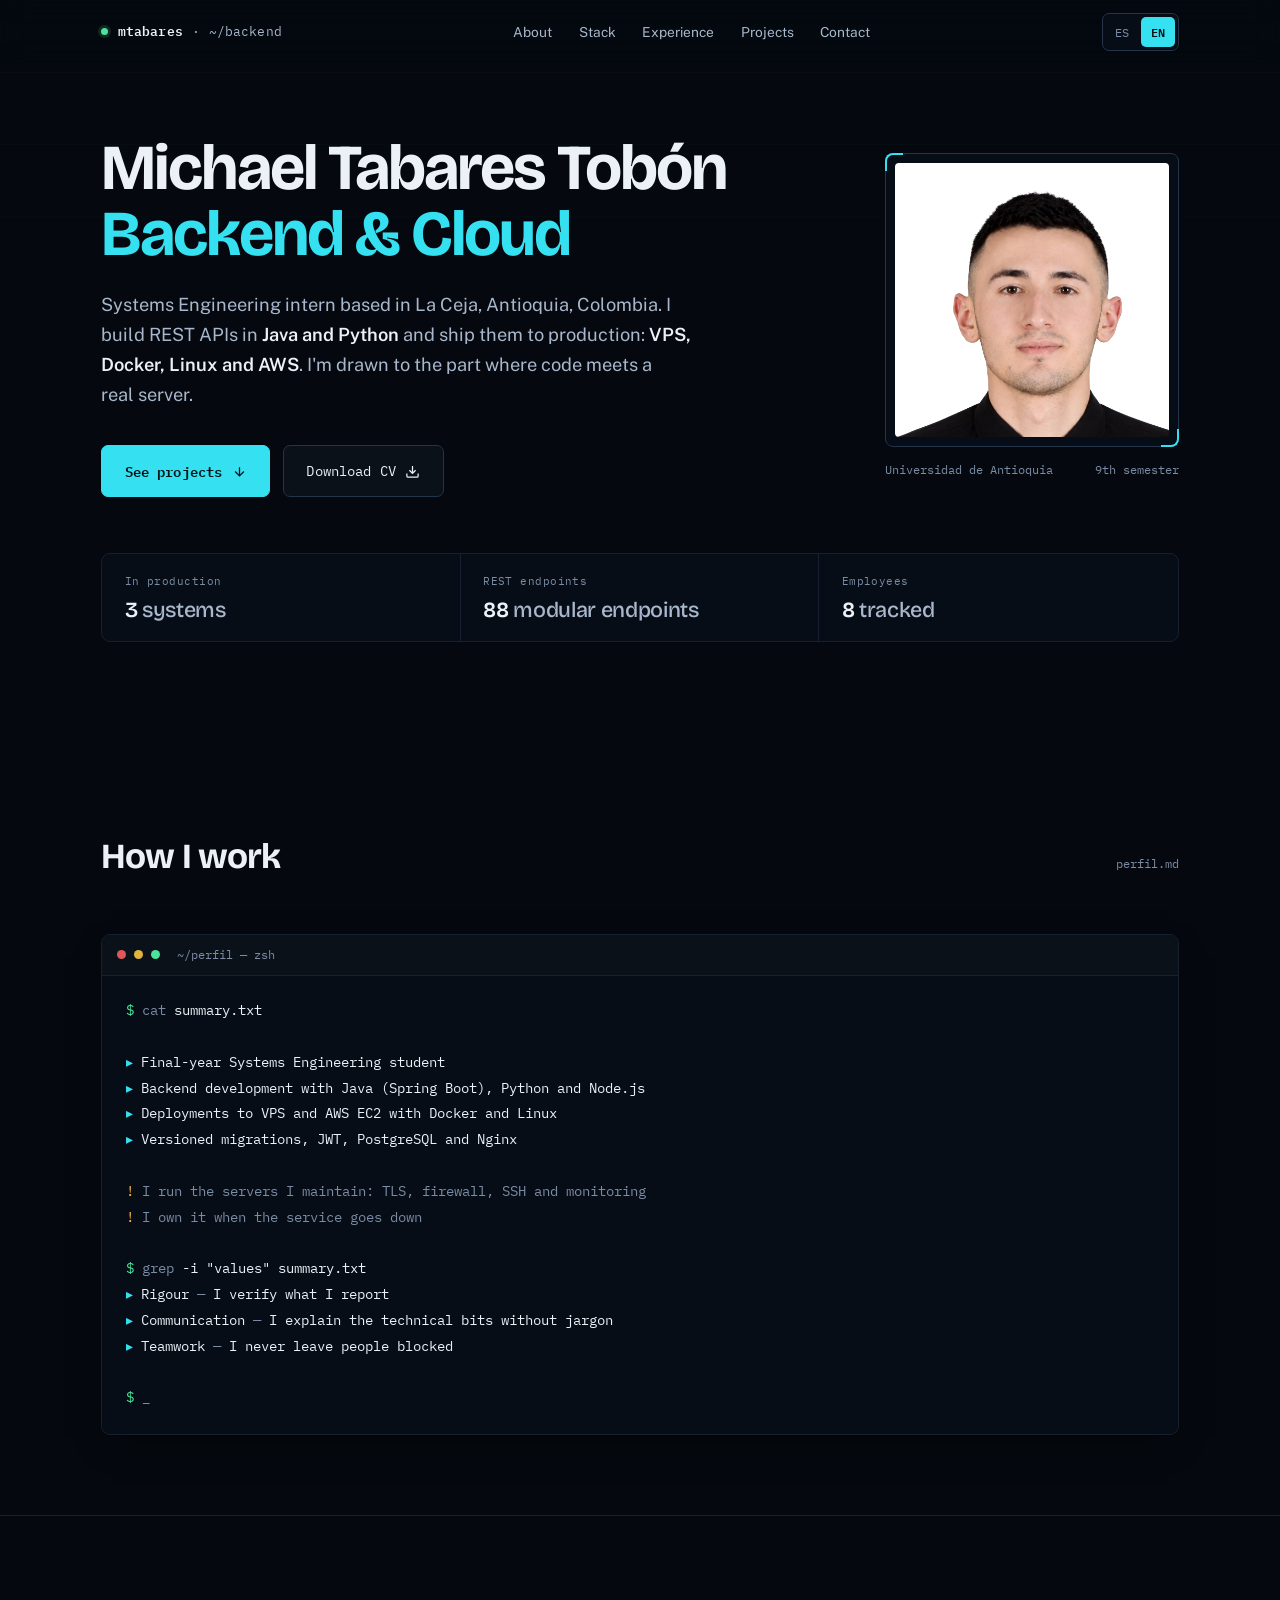
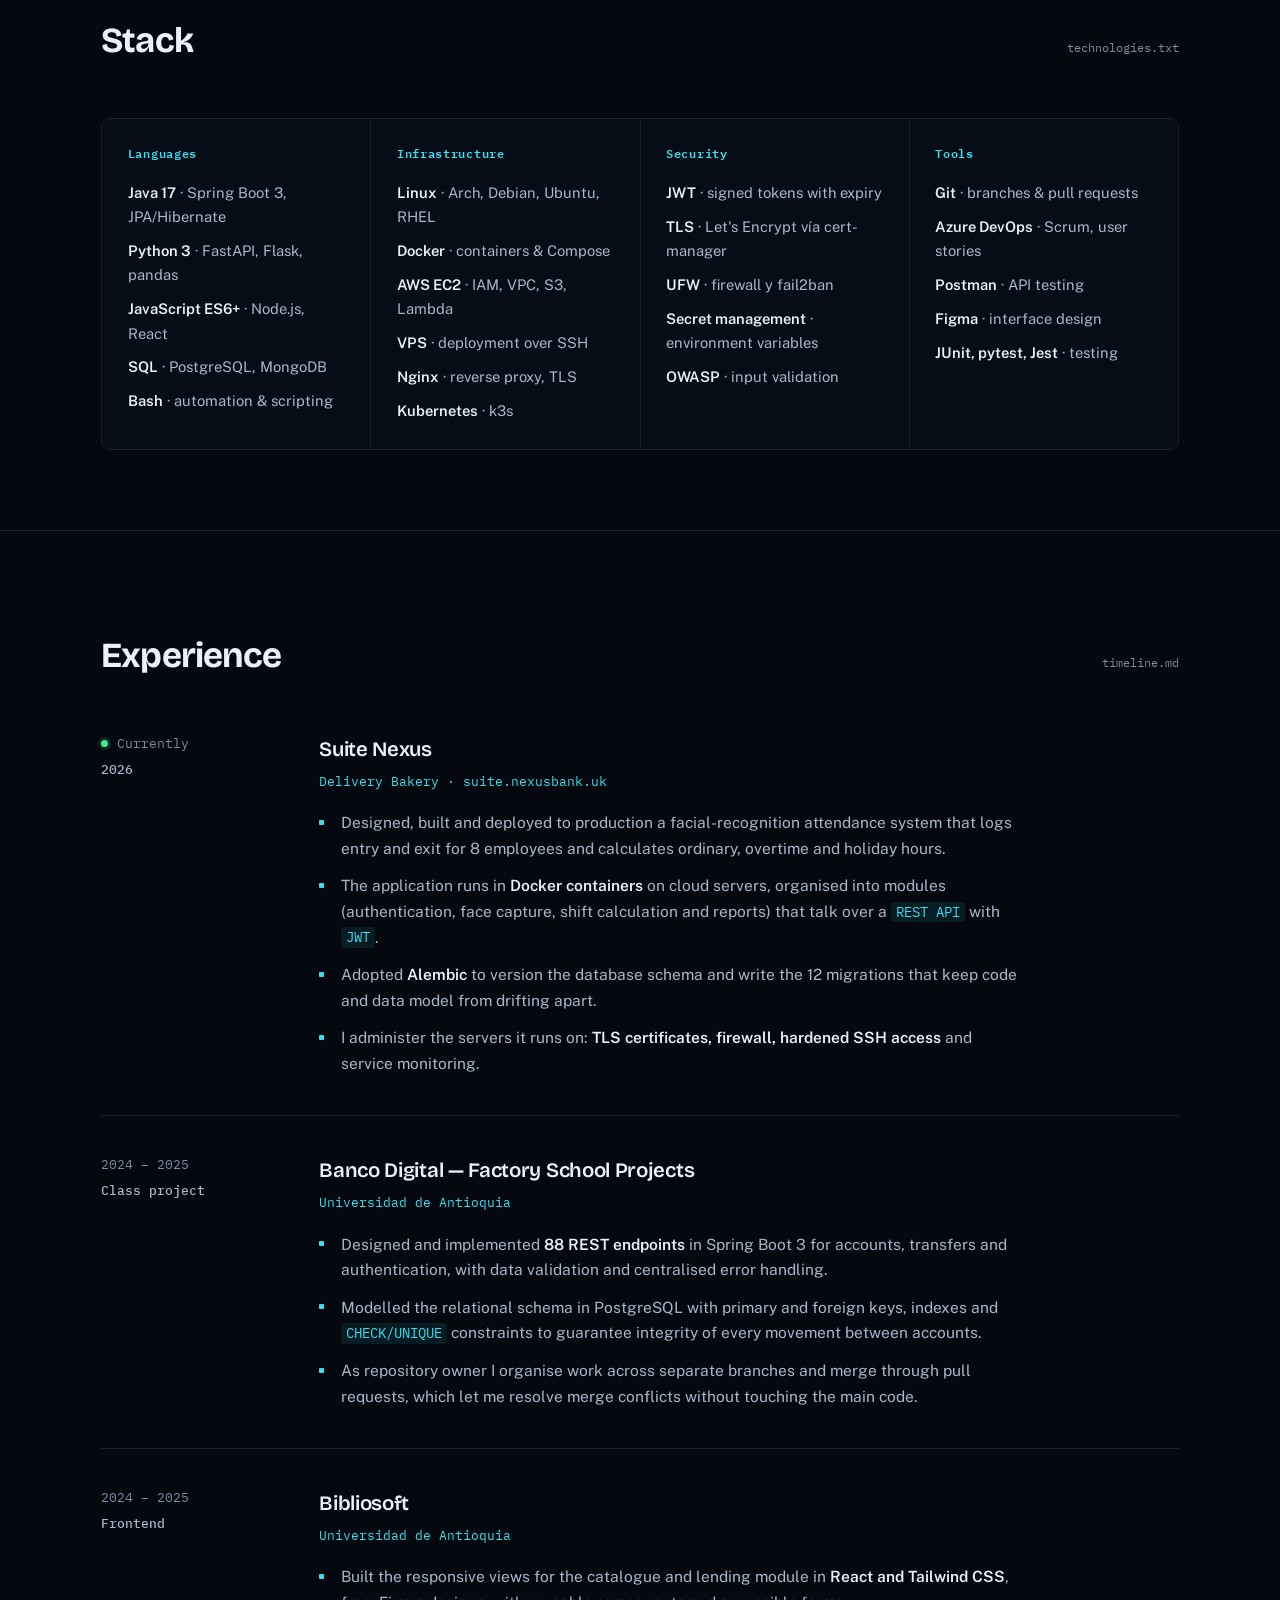
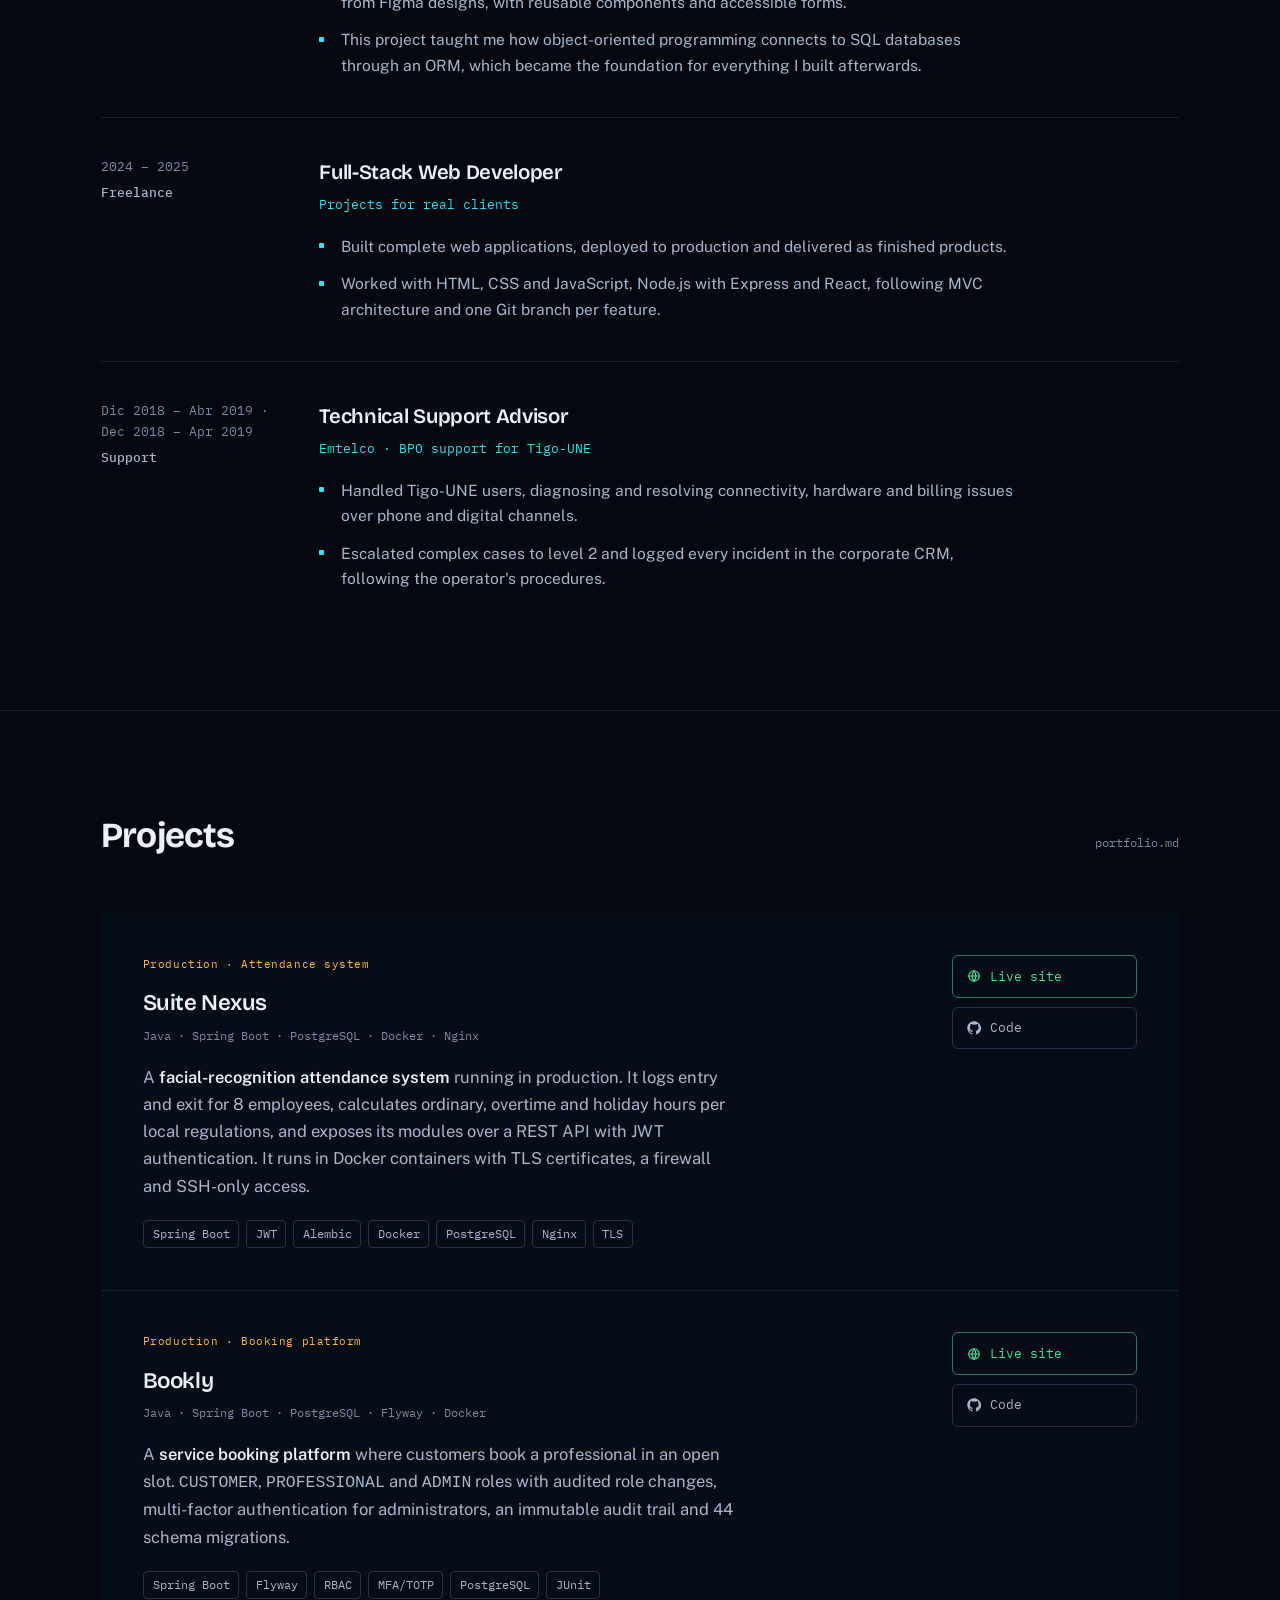
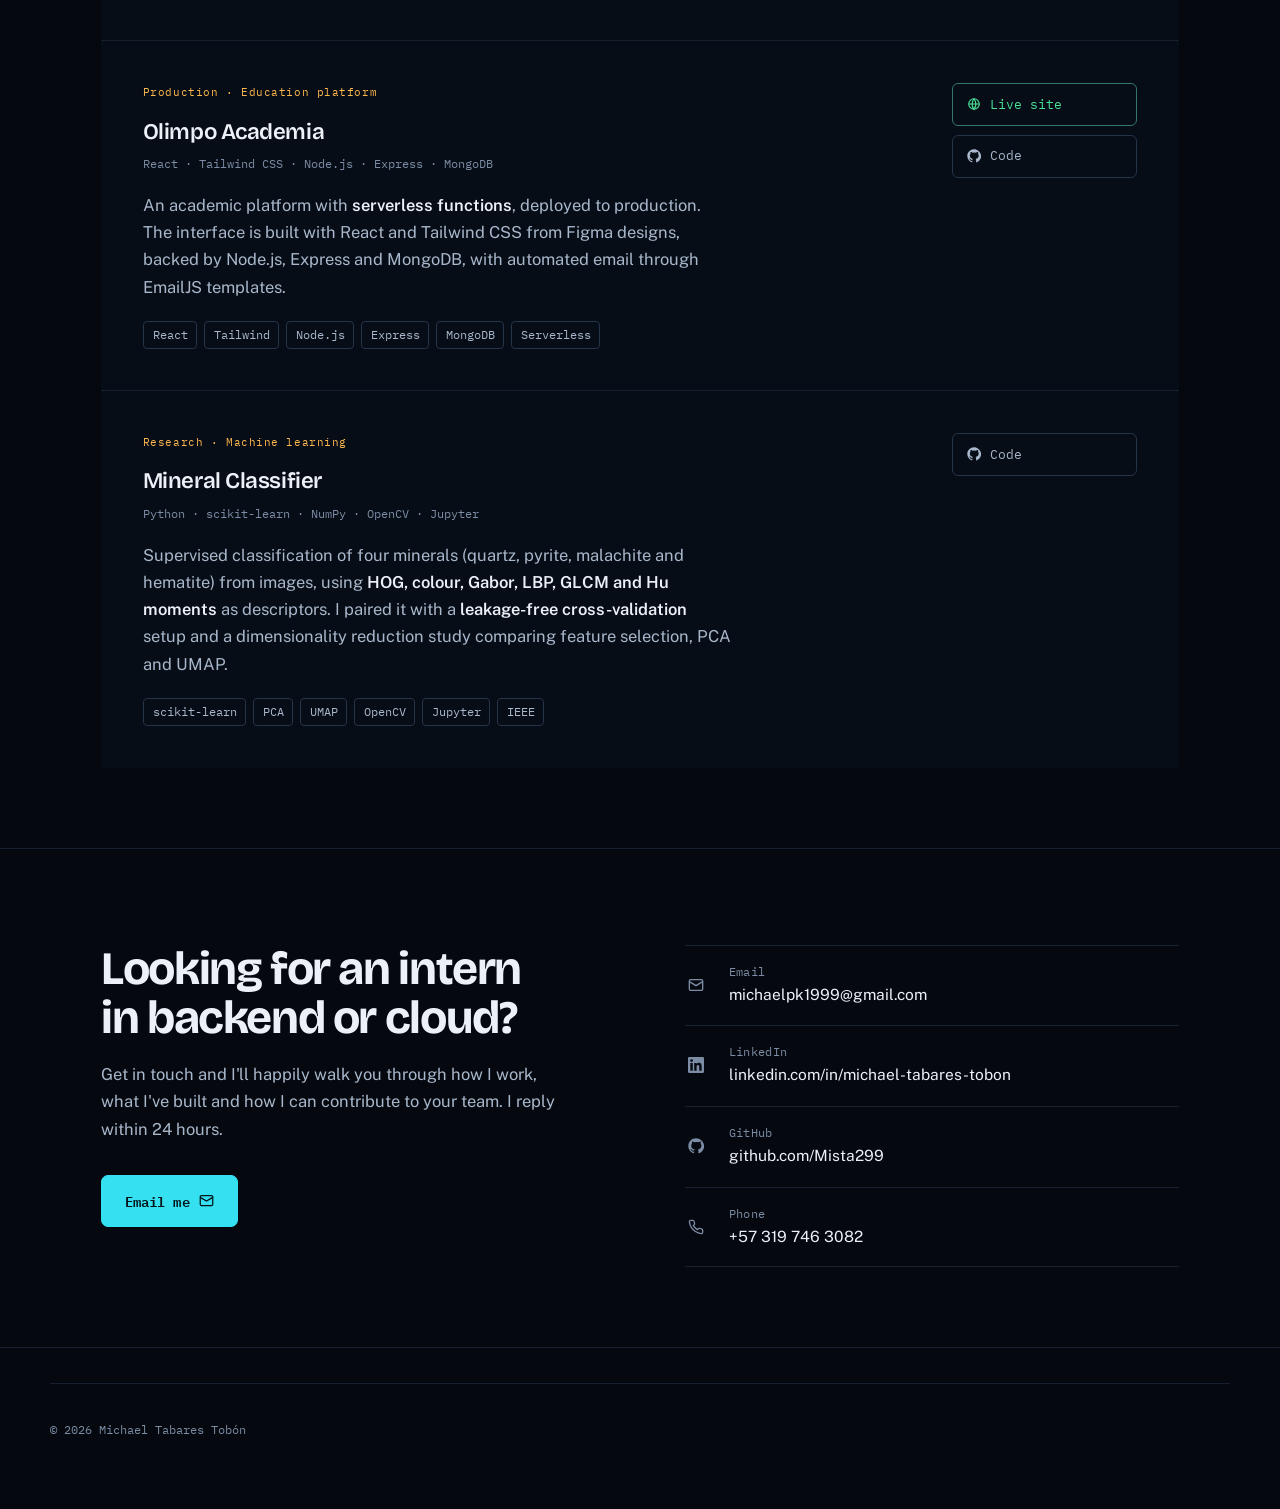
==== index.html @ c27c4370 "Sitio personal: tarjeta de presentación (ES/EN) Publicación estática de la página de presentación pe" ====
<!DOCTYPE html>
<html lang="es">
<head>
<meta charset="UTF-8">
<meta name="viewport" content="width=device-width, initial-scale=1">
<title>Michael Tabares Tobón — Backend &amp; Cloud</title>
<meta name="theme-color" content="#070C16">
<meta name="color-scheme" content="dark">
<meta name="description" content="Practicante de Ingeniería de Sistemas. Backend en Java y Python, despliegue en VPS y cloud, Docker y Linux.">
<meta property="og:title" content="Michael Tabares Tobón — Backend &amp; Cloud">
<meta property="og:description" content="Backend en Java y Python, despliegue en VPS y cloud, Docker y Linux.">
<meta property="og:image" content="assets/michael.jpg">
<meta property="og:type" content="profile">
<link rel="icon" href="data:image/svg+xml,%3Csvg xmlns='http://www.w3.org/2000/svg' viewBox='0 0 32 32'%3E%3Crect width='32' height='32' fill='%23070C16'/%3E%3Ctext x='16' y='23' font-family='monospace' font-size='19' fill='%232DD4E8' text-anchor='middle'%3EM%3C/text%3E%3C/svg%3E">

<link rel="preconnect" href="https://fonts.googleapis.com">
<link rel="preconnect" href="https://fonts.gstatic.com" crossorigin>
<link href="https://fonts.googleapis.com/css2?family=Bricolage+Grotesque:opsz,wght@12..96,400;12..96,500;12..96,600;12..96,700;12..96,800&family=IBM+Plex+Mono:wght@400;500;600&family=Public+Sans:wght@400;500;600;700&display=swap" rel="stylesheet">

<script>document.documentElement.classList.add("js")</script>
<style>
/* ============================================================
   TOKENS
   El mundo: la sala de control de un servidor. Superficies
   oscuras, un unico acento que es la luz de un terminal en
   marcha, y la retícula de un plano de racks.
   ============================================================ */
:root{
  --bg:            #05090F;
  --bg-raised:     #0A1119;
  --bg-inset:      #070D16;
  --line:          #16202E;
  --line-bright:   #24344A;

  --text:          #ECF1F8;
  --text-dim:      #A8B7CB;
  --text-faint:    #7B8CA4;

  --cyan:          #35E0F0;
  --cyan-deep:     #0B6E7E;
  --amber:         #FFB84D;
  --green:         #4AE39A;

  --font-display:  "Bricolage Grotesque", system-ui, sans-serif;
  --font-body:     "Public Sans", system-ui, sans-serif;
  --font-mono:     "IBM Plex Mono", ui-monospace, monospace;

  --measure:       70ch;
  --gutter:        clamp(1.25rem, 4vw, 3.5rem);
  --maxw:          1180px;

  /* Curvas propias: las de CSS son debiles y no se sienten intencionadas */
  --ease-out:      cubic-bezier(0.22, 1, 0.36, 1);
  --ease-in-out:   cubic-bezier(0.65, 0, 0.35, 1);
  --ease-drawer:   cubic-bezier(0.32, 0.72, 0, 1);

  --shadow-lift:   0 1px 2px rgba(0,0,0,.4), 0 12px 32px -12px rgba(0,0,0,.65);
}

*,*::before,*::after{ box-sizing:border-box; }

html{ scroll-behavior:smooth; -webkit-text-size-adjust:100%; }

body{
  margin:0;
  background:var(--bg);
  color:var(--text);
  font-family:var(--font-body);
  font-size:16.5px;
  line-height:1.65;
  overflow-x:hidden;
}

/* El plano de un rack: la retícula viene del mundo, no es decoracion.
   Una sola direccion, como las lineas de un plano de montaje. */
body::before{
  content:"";
  position:fixed; inset:0; z-index:-1; pointer-events:none;
  background-image:
    linear-gradient(rgba(53,224,240,.028) 1px, transparent 1px);
  background-size:100% 72px;
  mask-image:linear-gradient(180deg, #000 0%, transparent 45%);
}

::selection{ background:var(--cyan); color:var(--bg); }

a{ color:inherit; text-decoration:none; }
img{ max-width:100%; display:block; }

.wrap{ width:100%; max-width:var(--maxw); margin-inline:auto; padding-inline:var(--gutter); }

/* Foco visible: el teclado siempre debe notarse */
:focus-visible{
  outline:2px solid var(--cyan);
  outline-offset:3px;
  border-radius:3px;
}

/* Enlace bajo el cursor: hereda la paleta, no el azul del sistema */
a[href^="http"]:not(.btn):not(.link):hover,
a[href^="mailto"]:hover{ text-decoration:underline; text-underline-offset:3px; }

/* Barra de desplazamiento del sistema, temada */
html{ scrollbar-color: var(--line-bright) var(--bg); scrollbar-width:thin; }
::-webkit-scrollbar{ width:11px; height:11px; }
::-webkit-scrollbar-track{ background:var(--bg); }
::-webkit-scrollbar-thumb{
  background:var(--line-bright); border-radius:6px;
  border:3px solid var(--bg);
}
::-webkit-scrollbar-thumb:hover{ background:var(--cyan-deep); }

/* Numeros tabulares: las cifras deben alinearse en las tablas */
.metrics dd, .metric dd, td, .project__sub{ font-variant-numeric: tabular-nums; }

.skip{
  position:absolute; left:-9999px; top:0; z-index:100;
  background:var(--cyan); color:var(--bg); padding:.75rem 1.25rem;
  font-family:var(--font-mono); font-size:.85rem; border-radius:0 0 4px 0;
}
.skip:focus{ left:.5rem; top:.5rem; }

/* ============================================================
   NAV
   ============================================================ */
.nav{
  position:sticky; top:0; z-index:50;
  backdrop-filter:blur(16px) saturate(160%);
  background:color-mix(in srgb, var(--bg) 78%, transparent);
  border-bottom:1px solid transparent;
  transition:border-color 220ms var(--ease-out), background-color 220ms var(--ease-out);
}
.nav.is-stuck{
  border-bottom-color:var(--line);
  background:color-mix(in srgb, var(--bg) 92%, transparent);
}
.nav__in{
  display:flex; align-items:center; justify-content:space-between;
  gap:1.5rem; min-height:64px;
}
.brand{
  font-family:var(--font-mono); font-size:.8rem; letter-spacing:.01em;
  color:var(--text-dim); display:flex; align-items:center; gap:.6rem;
  transition:color 180ms var(--ease-out);
}
.brand:hover{ color:var(--text); }
.brand b{ color:var(--text); font-weight:600; }
/* El estado del servicio: un punto fijo, no un latido infinito */
.brand i{
  width:7px; height:7px; border-radius:50%; background:var(--green);
  box-shadow:0 0 0 3px color-mix(in srgb, var(--green) 15%, transparent);
}

.nav__links{ display:flex; gap:.15rem; list-style:none; margin:0; padding:0; }
.nav__links a{
  position:relative; font-size:.86rem; color:var(--text-dim);
  padding:.45rem .75rem; border-radius:5px;
  transition:color 180ms var(--ease-out), background-color 180ms var(--ease-out);
}
.nav__links a:hover{ color:var(--text); background:var(--bg-raised); }
/* El enlace activo se marca con una linea de estado, no con color solo */
.nav__links a::after{
  content:""; position:absolute; left:.75rem; right:.75rem; bottom:.28rem;
  height:1px; background:var(--cyan);
  transform:scaleX(0); transform-origin:left;
  transition:transform 240ms var(--ease-out);
}
.nav__links a:hover::after{ transform:scaleX(1); }
.nav__links a.is-active{ color:var(--text); }
.nav__links a.is-active::after{ transform:scaleX(1); }

/* ============================================================
   HERO
   ============================================================ */
.hero{ padding:clamp(2.5rem,5.5vw,4.5rem) 0 clamp(2.5rem,6vw,4.5rem); }

.hero__grid{
  display:grid; grid-template-columns:minmax(0,1.42fr) minmax(0,.58fr);
  gap:clamp(2rem,5vw,4rem); align-items:center;
}

/* Sin eyebrow: el encabezado carga con su propio peso */
.hero h1{
  font-family:var(--font-display); font-weight:700;
  font-size:clamp(2.4rem,5.8vw,4rem); line-height:1.02;
  letter-spacing:-.03em; margin:0 0 1.5rem;
  text-wrap:balance;
}
.hero h1 .ln{ display:block; }
/* La segunda linea entra con un barrido de un cursor de terminal:
   un bloque de luz que la recorre y se apaga al llegar al final. */
.hero h1 .ln--accent{
  position:relative;
  color:var(--cyan);
  display:inline-block;
}
.hero h1 .ln--accent::after{
  content:""; position:absolute; left:0; bottom:.08em; height:.08em;
  width:100%; background:var(--cyan); opacity:.9;
  transform:scaleX(0); transform-origin:left;
  animation:underline-sweep 620ms var(--ease-out) 220ms forwards;
}
@keyframes underline-sweep{
  0%{ transform:scaleX(0); transform-origin:left; }
  55%{ transform:scaleX(1); transform-origin:left; }
  56%{ transform:scaleX(1); transform-origin:right; }
  100%{ transform:scaleX(0); transform-origin:right; }
}

.hero__lead{
  font-size:clamp(1.02rem,1.9vw,1.14rem); color:var(--text-dim);
  max-width:54ch; margin:0 0 2.2rem; text-wrap:pretty;
}
.hero__lead strong{ color:var(--text); font-weight:600; }

/* Botones: sin flechas, verbos explicitos, feedback de presion */
.cta{ display:flex; flex-wrap:wrap; gap:.8rem; align-items:center; }
.btn{
  display:inline-flex; align-items:center; gap:.6rem;
  font-family:var(--font-mono); font-size:.85rem; letter-spacing:.01em;
  padding:.85rem 1.4rem; border-radius:7px;
  border:1px solid var(--line-bright); color:var(--text);
  background:var(--bg-raised);
  transition:transform 160ms var(--ease-out), border-color 180ms var(--ease-out),
             background-color 180ms var(--ease-out), color 180ms var(--ease-out);
}
.btn:hover{ border-color:var(--cyan); color:var(--cyan); transform:translateY(-2px); }
.btn:active{ transform:translateY(0) scale(.97); }
.btn--primary{
  background:var(--cyan); color:#03151A; border-color:var(--cyan); font-weight:600;
}
.btn--primary:hover{
  background:#6AEBF8; color:#03151A; border-color:#6AEBF8;
  /* Sombra con desplazamiento y difusion: profundidad, no halo */
  box-shadow:0 1px 2px rgba(0,0,0,.5), 0 10px 26px -14px rgba(0,0,0,.9);
}
.btn--primary:active{ transform:translateY(0) scale(.97); }
.btn svg{ width:15px; height:15px; flex:none; }

/* Foto: marco con esquinas dibujadas, como un monitor de sala de control */
.portrait{ position:relative; width:100%; max-width:330px; margin-left:auto; }
.portrait__frame{
  position:relative; border:1px solid var(--line-bright);
  background:var(--bg-inset); padding:9px; border-radius:8px;
  transition:border-color 260ms var(--ease-out), transform 260ms var(--ease-out);
}
.portrait:hover .portrait__frame{
  border-color:color-mix(in srgb, var(--cyan) 42%, var(--line-bright));
  transform:translateY(-3px);
}
.portrait__frame::before,
.portrait__frame::after{
  content:""; position:absolute; width:18px; height:18px;
  border:2px solid var(--cyan);
}
.portrait__frame::before{ top:-1px; left:-1px; border-right:0; border-bottom:0; border-radius:8px 0 0 0; }
.portrait__frame::after{ bottom:-1px; right:-1px; border-left:0; border-top:0; border-radius:0 0 8px 0; }
.portrait img{
  width:100%; height:auto; aspect-ratio:1/1;
  object-fit:cover; object-position:50% 30%;
  border-radius:4px;
  filter:saturate(.94) contrast(1.03);
}

.portrait__meta{
  margin-top:.8rem; font-family:var(--font-mono); font-size:.72rem;
  color:var(--text-faint); display:flex; justify-content:space-between; gap:1rem;
}

/* Las metricas son datos, no una plantilla de "numero grande + etiqueta" */
.metrics{
  display:grid; grid-template-columns:repeat(3,1fr);
  border:1px solid var(--line); border-radius:9px;
  margin-top:clamp(2.5rem,5vw,3.5rem); overflow:hidden;
  background:var(--bg-inset);
}
.metric{ padding:1.15rem 1.4rem; border-right:1px solid var(--line); }
.metric:last-child{ border-right:0; }
.metric dt{
  font-family:var(--font-mono); font-size:.7rem; color:var(--text-faint);
  letter-spacing:.04em; margin:0 0 .45rem;
}
.metric dd{
  margin:0; font-family:var(--font-display); font-weight:600;
  font-size:1.35rem; line-height:1.15; letter-spacing:-.015em;
  color:var(--text);
}
.metric dd span{ color:var(--text-dim); font-weight:500; }

/* ============================================================
   SECCIONES
   ============================================================ */
/* ============================================================
   SECCIONES
   ============================================================ */
.section{
  padding-top:clamp(3.5rem,7.5vw,6rem);
  padding-bottom:clamp(3rem,6.5vw,5rem);
  border-top:1px solid transparent;
}
/* El borde divide las secciones; el contenido nunca queda pegado a el */
.section + .section{
  border-top-color:var(--line);
}
.section__head{
  display:flex; align-items:baseline; gap:1rem;
  margin:0 0 clamp(2rem,4vw,3rem); flex-wrap:wrap;
}

/* Mas aire arriba del titulo que abajo: la seccion respira hacia abajo */
.section__head{
  display:flex; align-items:baseline; gap:1rem;
  margin:0 0 clamp(2rem,4vw,3rem); flex-wrap:wrap;
}
.section__head h2{
  font-family:var(--font-display); font-weight:700;
  font-size:clamp(1.6rem,3.6vw,2.2rem); letter-spacing:-.025em; margin:0;
  text-wrap:balance;
}
.section__head p{
  font-family:var(--font-mono); font-size:.78rem; color:var(--text-faint);
  margin:0; margin-left:auto;
}

/* ============================================================
   ENTRADAS AL SCROLL
   Un solo momento de entrada, escalonado. El estado por defecto
   es visible; la clase .js solo se aplica si el script corre, y
   hay una red de seguridad para que nada quede oculto.
   ============================================================ */
.js .reveal{
  opacity:0; transform:translateY(14px);
  transition:opacity 520ms var(--ease-out), transform 520ms var(--ease-out);
}
.js .reveal.is-in{ opacity:1; transform:none; }
/* Retardo no uniforme: el ritmo se siente vivo, no mecanico */
.js .reveal[style*="--d"]{ transition-delay:var(--d); }

/* Si el script nunca llega a marcar is-in, nada permanece invisible */
html.js .reveal{ animation:reveal-safety 0s 3s forwards; }
@keyframes reveal-safety{ to{ opacity:1; transform:none; } }

@media (prefers-reduced-motion:reduce){
  .js .reveal{ opacity:1 !important; transform:none !important; }
  .hero h1 .ln--accent::after{ animation:none; opacity:0; }
}

/* ============================================================
   STACK — salida de consola
   ============================================================ */
.console{
  border:1px solid var(--line); border-radius:9px; overflow:hidden;
  background:var(--bg-inset);
  box-shadow:var(--shadow-lift);
}
.console__bar{
  display:flex; align-items:center; gap:.5rem; padding:.65rem .9rem;
  border-bottom:1px solid var(--line); background:var(--bg-raised);
}
.console__bar i{ width:9px; height:9px; border-radius:50%; background:var(--line-bright); }
.console__bar i:nth-child(1){ background:#E0565B; }
.console__bar i:nth-child(2){ background:#E0B341; }
.console__bar i:nth-child(3){ background:#4AE39A; }
.console__bar span{
  margin-left:.6rem; font-family:var(--font-mono); font-size:.72rem; color:var(--text-faint);
}
.console__body{ padding:1.4rem 1.5rem; font-family:var(--font-mono); font-size:.85rem; line-height:1.9; }
.console__body .p{ color:var(--green); }
.console__body .k{ color:var(--cyan); }
.console__body .v{ color:var(--text); }
.console__body .c{ color:var(--text-faint); }
.console__body .g{ color:var(--amber); }

.stack-grid{
  display:grid; grid-template-columns:repeat(auto-fit,minmax(215px,1fr));
  gap:1px; background:var(--line); border:1px solid var(--line);
  border-radius:9px; overflow:hidden; margin-top:1.5rem;
}
.stack-col{ background:var(--bg-inset); padding:1.6rem; }
.stack-col h3{
  font-family:var(--font-mono); font-size:.72rem; font-weight:600;
  letter-spacing:.06em;
  color:var(--cyan); margin:0 0 1.1rem;
}
.stack-col ul{ list-style:none; margin:0; padding:0; display:grid; gap:.6rem; }
.stack-col li{ font-size:.92rem; color:var(--text-dim); }
.stack-col li b{ color:var(--text); font-weight:600; }

/* ============================================================
   EXPERIENCIA — linea de tiempo
   ============================================================ */
.timeline{ display:grid; gap:0; }
.tl{
  display:grid; grid-template-columns:170px minmax(0,1fr);
  gap:clamp(1.5rem,4vw,3rem);
  padding:2.4rem 0; border-top:1px solid var(--line);
}
.tl:first-child{ border-top:0; padding-top:0; }
.tl__when{ font-family:var(--font-mono); font-size:.8rem; color:var(--text-faint); }
.tl__when b{ display:block; color:var(--text-dim); font-weight:500; margin-top:.3rem; }
.tl__body h3{
  font-family:var(--font-display); font-weight:600; font-size:1.28rem;
  letter-spacing:-.015em; margin:0 0 .25rem; text-wrap:balance;
}
.tl__body .where{
  font-family:var(--font-mono); font-size:.8rem; color:var(--cyan);
  margin:0 0 1.15rem;
}
.tl__body ul{ margin:0; padding:0; list-style:none; display:grid; gap:.75rem; }
.tl__body li{
  position:relative; padding-left:1.35rem; color:var(--text-dim);
  font-size:.97rem; max-width:var(--measure);
}
.tl__body li::before{
  content:""; position:absolute; left:0; top:.62em;
  width:5px; height:5px; background:var(--cyan); border-radius:1px;
}
.tl__body li strong{ color:var(--text); font-weight:600; }
.tl__body li code{
  font-family:var(--font-mono); font-size:.87em; color:var(--cyan);
  background:color-mix(in srgb, var(--cyan) 9%, transparent);
  padding:.1em .38em; border-radius:3px;
}

/* ============================================================
   PORTFOLIO
   ============================================================ */
/* Cada proyecto es una fila con borde: no una tarjeta suelta */
.projects{ display:grid; gap:0; }

.project{
  background:var(--bg-inset); padding:clamp(1.8rem,3.4vw,2.6rem);
  display:grid; grid-template-columns:minmax(0,1fr) auto;
  gap:1.5rem 2rem; align-items:start;
  border-top:1px solid var(--line);
  transition:background-color 220ms var(--ease-out);
}
.project:first-child{ border-top:0; }
.project:hover{ background:var(--bg-raised); }

.project__tag{
  font-family:var(--font-mono); font-size:.7rem; letter-spacing:.05em;
  color:var(--amber); margin:0 0 .75rem;
}
.project h3{
  font-family:var(--font-display); font-weight:600; font-size:1.4rem;
  letter-spacing:-.02em; margin:0 0 .15rem;
}
.project__sub{ font-family:var(--font-mono); font-size:.78rem; color:var(--text-faint); margin:0 0 1.15rem; }
.project__desc{ color:var(--text-dim); margin:0 0 1.25rem; max-width:60ch; text-wrap:pretty; }
.project__desc strong{ color:var(--text); font-weight:600; }

.project__tags{ display:flex; flex-wrap:wrap; gap:.4rem; margin:0; padding:0; list-style:none; }
.project__tags li{
  font-family:var(--font-mono); font-size:.72rem; color:var(--text-dim);
  border:1px solid var(--line-bright); border-radius:4px; padding:.22rem .55rem;
  transition:border-color 180ms var(--ease-out), color 180ms var(--ease-out);
}
.project:hover .project__tags li{ border-color:color-mix(in srgb, var(--cyan) 22%, var(--line-bright)); }

.project__links{ display:grid; gap:.55rem; min-width:185px; align-content:start; }
.link{
  display:flex; align-items:center; gap:.55rem;
  font-family:var(--font-mono); font-size:.82rem;
  padding:.6rem .85rem; border:1px solid var(--line-bright); border-radius:6px;
  color:var(--text-dim);
  transition:transform 160ms var(--ease-out), border-color 180ms var(--ease-out),
             color 180ms var(--ease-out), background-color 180ms var(--ease-out);
}
.link:hover{
  border-color:var(--cyan); color:var(--cyan);
  background:color-mix(in srgb,var(--cyan) 7%, transparent);
  transform:translateX(3px);
}
.link:active{ transform:translateX(3px) scale(.97); }
.link svg{ width:14px; height:14px; flex:none; }
.link--live{ border-color:color-mix(in srgb,var(--green) 38%, var(--line-bright)); color:var(--green); }
.link--live:hover{
  border-color:var(--green); color:var(--green);
  background:color-mix(in srgb,var(--green) 8%, transparent);
}

/* ============================================================
   CONTACTO
   ============================================================ */
.contact{
  display:grid; grid-template-columns:minmax(0,1fr) minmax(0,.95fr);
  gap:clamp(2rem,5vw,4rem); align-items:start;
}
.contact h2{
  font-family:var(--font-display); font-weight:700;
  font-size:clamp(1.9rem,4.4vw,2.9rem); letter-spacing:-.03em;
  line-height:1.06; margin:0 0 1.15rem; text-wrap:balance;
}
.contact p{ color:var(--text-dim); margin:0 0 2rem; max-width:46ch; text-wrap:pretty; }

.contact-list{ display:grid; gap:.1rem; }
.contact-list a{
  display:grid; grid-template-columns:26px minmax(0,1fr);
  gap:.9rem; align-items:center;
  padding:1rem .2rem; border-top:1px solid var(--line);
  transition:padding-left 220ms var(--ease-out), color 180ms var(--ease-out);
}
.contact-list a:last-child{ border-bottom:1px solid var(--line); }
.contact-list a:hover{ padding-left:.65rem; color:var(--cyan); }
.contact-list svg{ width:16px; height:16px; color:var(--text-faint); transition:color 180ms var(--ease-out); }
.contact-list a:hover svg{ color:var(--cyan); }
.contact-list .lb{
  font-family:var(--font-mono); font-size:.72rem; color:var(--text-faint);
  display:block; letter-spacing:.03em;
}
.contact-list .vl{ font-size:.97rem; color:var(--text); }

/* ============================================================
   FOOTER
   ============================================================ */
.footer{
  border-top:1px solid var(--line); padding:2.2rem 0;
  font-family:var(--font-mono); font-size:.76rem; color:var(--text-faint);
  display:flex; justify-content:space-between; gap:1.5rem; flex-wrap:wrap;
}
.footer a{ color:var(--text-dim); }
.footer a:hover{ color:var(--cyan); }

/* ============================================================
   IDIOMA — el texto se cambia con data-en / data-es
   ============================================================ */
:root[lang="en"] .lang-es{ display:none; }
:root[lang="es"] .lang-en{ display:none; }

/* El bloque oculto se marca para que los lectores de pantalla y los
   buscadores no lean las dos versiones a la vez. */
:root[lang="en"] .lang-es[aria-hidden]{ display:none; }
:root[lang="es"] .lang-en[aria-hidden]{ display:none; }

/* El switcher */
.lang-switch{
  display:flex; align-items:center; gap:.15rem;
  border:1px solid var(--line-bright); border-radius:7px;
  padding:.2rem; background:var(--bg-inset);
}
.lang-switch button{
  font-family:var(--font-mono); font-size:.72rem; letter-spacing:.03em;
  background:none; border:0; color:var(--text-faint); cursor:pointer;
  padding:.32rem .58rem; border-radius:5px;
  transition:color 160ms var(--ease-out), background-color 160ms var(--ease-out),
             transform 140ms var(--ease-out);
}
.lang-switch button:hover{ color:var(--text); }
.lang-switch button:active{ transform:scale(.94); }
.lang-switch button[aria-pressed="true"]{
  background:var(--cyan); color:#03151A; font-weight:600;
}

/* ============================================================
   FOCO QUE SIGUE AL CURSOR
   Un halo de luz en las superficies que se hover, como el
   barrido de un sensor. Solo en punteros finos.
   ============================================================ */
@media (hover:hover) and (pointer:fine){
  .project, .stack-col{ position:relative; }
  .project::before, .stack-col::before{
    content:""; position:absolute; inset:0; pointer-events:none;
    background:radial-gradient(320px circle at var(--mx,50%) var(--my,50%),
               color-mix(in srgb, var(--cyan) 8%, transparent), transparent 65%);
    opacity:0; transition:opacity 260ms var(--ease-out); z-index:0;
  }
  .project:hover::before, .stack-col:hover::before{ opacity:1; }
  .project > *, .stack-col > *{ position:relative; z-index:1; }
}

/* ============================================================
   CONTADORES
   ============================================================ */
.metric dd .num{
  font-style:normal; font-variant-numeric:tabular-nums;
  color:var(--text);
}

/* ============================================================
   RESPONSIVE
   ============================================================ */
@media (max-width:900px){
  .hero__grid{ grid-template-columns:1fr; gap:2.4rem; }
  .portrait{ max-width:290px; margin-inline:auto; }
  .tl{ grid-template-columns:1fr; gap:.8rem; }
  .tl__when{ display:flex; gap:.7rem; align-items:baseline; flex-wrap:wrap; }
  .tl__when b{ margin-top:0; }
  .project{ grid-template-columns:1fr; }
  .project__links{ min-width:0; grid-auto-flow:column; justify-content:start; }
  .contact{ grid-template-columns:1fr; }
}
@media (max-width:640px){
  body{ font-size:16px; }
  .nav__links{ display:none; }
  .hero__grid{ gap:1.8rem; }
  .portrait{ max-width:240px; margin-inline:0; }
  .metrics{ grid-template-columns:1fr; }
  .metric{ border-right:0; border-bottom:1px solid var(--line); }
  .metric:last-child{ border-bottom:0; }
  .stack-grid{ grid-template-columns:1fr; }
  .project__links{ grid-auto-flow:row; }
  .console__body{ font-size:.78rem; padding:1.1rem; }
}

/* Respeta la preferencia de movimiento reducido */
@media (prefers-reduced-motion:reduce){
  *,*::before,*::after{
    animation-duration:.01ms !important; animation-iteration-count:1 !important;
    transition-duration:.01ms !important; scroll-behavior:auto !important;
  }
}

/* ============================================================
   DETALLES FINOS
   ============================================================ */
html{ color-scheme:dark; }
body{ -webkit-font-smoothing:antialiased; -moz-osx-font-smoothing:grayscale; }
h1,h2,h3{ text-wrap:balance; }
p{ text-wrap:pretty; }
section[id]{ scroll-margin-top:72px; }

/* El cursor de blinking: la consola esta viva */
@keyframes blink{ 50%{ opacity:0; } }
.console__body > div > div:last-child span:last-child{ animation:blink 1.1s steps(1) infinite; }

/* El rol actual se marca con un punto de estado */
.tl:first-child .tl__when::before{
  content:""; display:inline-block; width:7px; height:7px; border-radius:50%;
  background:var(--green); margin-right:.55rem; vertical-align:.08em;
  box-shadow:0 0 0 3px color-mix(in srgb, var(--green) 15%, transparent);
}

/* Las etiquetas de tecnologia responden al puntero */
.project__tags li{ transition:border-color 180ms var(--ease-out), color 180ms var(--ease-out); }
.project__tags li:hover{ border-color:var(--cyan); color:var(--cyan); }
.link svg{ transition:transform 200ms var(--ease-out); }
.link:hover svg{ transform:translate(1px,-1px); }

/* Barra de progreso: el color recorre el trazo */
.progress{
  position:fixed; top:0; left:0; right:0; height:2px; z-index:60;
  background:linear-gradient(90deg, var(--cyan-deep), var(--cyan));
  transform:scaleX(0); transform-origin:left; pointer-events:none;
  will-change:transform;
}

</style>
</head>
<body>
<a class="skip" href="#contenido">Saltar al contenido</a>
<div class="progress" aria-hidden="true"></div>

<!-- ══════════════════════════════════════════════════════════
     NAV
     ══════════════════════════════════════════════════════════ -->
<header class="nav">
  <div class="wrap nav__in">
    <a class="brand" href="#inicio"><i aria-hidden="true"></i> <b>mtabares</b> · ~/backend</a>
    <nav aria-label="Secciones">
      <ul class="nav__links">
        <li><a href="#perfil"><span class="lang-es">Perfil</span><span class="lang-en">About</span></a></li>
        <li><a href="#stack"><span class="lang-es">Stack</span><span class="lang-en">Stack</span></a></li>
        <li><a href="#experiencia"><span class="lang-es">Experiencia</span><span class="lang-en">Experience</span></a></li>
        <li><a href="#proyectos"><span class="lang-es">Proyectos</span><span class="lang-en">Projects</span></a></li>
        <li><a href="#contacto"><span class="lang-es">Contacto</span><span class="lang-en">Contact</span></a></li>
      </ul>
    </nav>

    <div class="lang-switch" role="group" aria-label="Idioma / Language">
      <button type="button" data-lang="es" aria-pressed="true">ES</button>
      <button type="button" data-lang="en" aria-pressed="false">EN</button>
    </div>
  </div>
</header>

<main id="contenido">

<!-- ══════════════════════════════════════════════════════════
     HERO
     ══════════════════════════════════════════════════════════ -->
<section class="hero" id="inicio">
  <div class="wrap">
    <div class="hero__grid">

      <div>
        <h1>
          <span class="ln">Michael Tabares Tobón</span>
          <span class="ln ln--accent lang-es">Backend y Cloud</span>
          <span class="ln ln--accent lang-en">Backend &amp; Cloud</span>
        </h1>

        <p class="hero__lead">
          <span class="lang-es">Practicante de Ingeniería de Sistemas en La Ceja, Antioquia. Construyo APIs REST en <strong>Java y Python</strong> y las llevo hasta producción: <strong>VPS, Docker, Linux y AWS</strong>. Me interesa la parte donde el código se encuentra con un servidor real.</span>
          <span class="lang-en">Systems Engineering intern based in La Ceja, Antioquia, Colombia. I build REST APIs in <strong>Java and Python</strong> and ship them to production: <strong>VPS, Docker, Linux and AWS</strong>. I'm drawn to the part where code meets a real server.</span>
        </p>

        <div class="cta">
          <a class="btn btn--primary" href="#proyectos">
            <span class="lang-es">Ver proyectos</span><span class="lang-en">See projects</span>
            <svg viewBox="0 0 24 24" fill="none" stroke="currentColor" stroke-width="2" aria-hidden="true"><path d="M12 5v14M19 12l-7 7-7-7"/></svg>
          </a>
          <a class="btn" href="/CV_Michael_Tabares_Tobon_v12_backend.pdf" download
             data-cv-es="/CV_Michael_Tabares_Tobon_v12_backend.pdf"
             data-cv-en="/CV_Michael_Tabares_Tobon_EN.pdf">
            <span class="lang-es">Descargar CV</span><span class="lang-en">Download CV</span>
            <svg viewBox="0 0 24 24" fill="none" stroke="currentColor" stroke-width="2" aria-hidden="true"><path d="M21 15v4a2 2 0 0 1-2 2H5a2 2 0 0 1-2-2v-4M7 10l5 5 5-5M12 15V3"/></svg>
          </a>
        </div>
      </div>

      <div class="portrait">
        <div class="portrait__frame">
          <img src="assets/michael.jpg"
               alt="Retrato de Michael Tabares Tobón"
               width="1067" height="1067">
        </div>
        <div class="portrait__meta">
          <span>Universidad de Antioquia</span>
          <span><span class="lang-es">9.º semestre</span><span class="lang-en">9th semester</span></span>
        </div>
      </div>

    </div>

    <dl class="metrics">
      <div class="metric">
        <dt><span class="lang-es">En producción</span><span class="lang-en">In production</span></dt>
        <dd>3 <span class="lang-es">sistemas</span><span class="lang-en">systems</span></dd>
      </div>
      <div class="metric">
        <dt><span class="lang-es">Endpoints REST</span><span class="lang-en">REST endpoints</span></dt>
        <dd>88 <span class="lang-es">modulares</span><span class="lang-en">modular endpoints</span></dd>
      </div>
      <div class="metric">
        <dt><span class="lang-es">Empleados</span><span class="lang-en">Employees</span></dt>
        <dd>8 <span class="lang-es">en seguimiento</span><span class="lang-en">tracked</span></dd>
      </div>
    </dl>
  </div>
</section>

<!-- ══════════════════════════════════════════════════════════
     PERFIL
     ══════════════════════════════════════════════════════════ -->
<section class="section" id="perfil">
  <div class="wrap">
    <div class="section__head">
      <h2><span class="lang-es">Cómo trabajo</span><span class="lang-en">How I work</span></h2>
      <p>perfil.md</p>
    </div>

    <div class="console">
      <div class="console__bar" aria-hidden="true">
        <i></i><i></i><i></i>
        <span>~/perfil — zsh</span>
      </div>
      <div class="console__body">

        <div class="lang-es">
          <div><span class="p">$</span> <span class="c">cat</span> <span class="v">resumen.txt</span></div>
          <div>&nbsp;</div>
          <div><span class="k">▸</span> <span class="v">Estudiante de último año de Ingeniería de Sistemas</span></div>
          <div><span class="k">▸</span> <span class="v">Desarrollo backend con Java (Spring Boot), Python y Node.js</span></div>
          <div><span class="k">▸</span> <span class="v">Despliegues en VPS y AWS EC2 con Docker y Linux</span></div>
          <div><span class="k">▸</span> <span class="v">Migraciones versionadas, JWT, PostgreSQL y Nginx</span></div>
          <div>&nbsp;</div>
          <div><span class="g">!</span> <span class="c">Administro los servidores que mantengo: TLS, firewall, SSH y monitoreo</span></div>
          <div><span class="g">!</span> <span class="c">Me responsabilizo de que el servicio no se caiga</span></div>
          <div>&nbsp;</div>
          <div><span class="p">$</span> <span class="c">grep</span> <span class="v">-i "valores" perfil.txt</span></div>
          <div><span class="k">▸</span> <span class="v">Rigor</span> <span class="c">—</span> <span class="v">verifico lo que reporto</span></div>
          <div><span class="k">▸</span> <span class="v">Comunicación</span> <span class="c">—</span> <span class="v">explico lo técnico sin jerga</span></div>
          <div><span class="k">▸</span> <span class="v">Equipo</span> <span class="c">—</span> <span class="v">no dejo bloqueada a la gente</span></div>
          <div>&nbsp;</div>
          <div><span class="p">$</span> <span class="c">_</span></div>
        </div>

        <div class="lang-en">
          <div><span class="p">$</span> <span class="c">cat</span> <span class="v">summary.txt</span></div>
          <div>&nbsp;</div>
          <div><span class="k">▸</span> <span class="v">Final-year Systems Engineering student</span></div>
          <div><span class="k">▸</span> <span class="v">Backend development with Java (Spring Boot), Python and Node.js</span></div>
          <div><span class="k">▸</span> <span class="v">Deployments to VPS and AWS EC2 with Docker and Linux</span></div>
          <div><span class="k">▸</span> <span class="v">Versioned migrations, JWT, PostgreSQL and Nginx</span></div>
          <div>&nbsp;</div>
          <div><span class="g">!</span> <span class="c">I run the servers I maintain: TLS, firewall, SSH and monitoring</span></div>
          <div><span class="g">!</span> <span class="c">I own it when the service goes down</span></div>
          <div>&nbsp;</div>
          <div><span class="p">$</span> <span class="c">grep</span> <span class="v">-i "values" summary.txt</span></div>
          <div><span class="k">▸</span> <span class="v">Rigour</span> <span class="c">—</span> <span class="v">I verify what I report</span></div>
          <div><span class="k">▸</span> <span class="v">Communication</span> <span class="c">—</span> <span class="v">I explain the technical bits without jargon</span></div>
          <div><span class="k">▸</span> <span class="v">Teamwork</span> <span class="c">—</span> <span class="v">I never leave people blocked</span></div>
          <div>&nbsp;</div>
          <div><span class="p">$</span> <span class="c">_</span></div>
        </div>

      </div>
    </div>
  </div>
</section>

<!-- ══════════════════════════════════════════════════════════
     STACK
     ══════════════════════════════════════════════════════════ -->
<section class="section" id="stack">
  <div class="wrap">
    <div class="section__head">
      <h2>Stack</h2>
      <p>technologies.txt</p>
    </div>

    <div class="stack-grid">
      <div class="stack-col">
        <h3><span class="lang-es">Lenguajes</span><span class="lang-en">Languages</span></h3>
        <ul>
          <li><b>Java 17</b> · Spring Boot 3, JPA/Hibernate</li>
          <li><b>Python 3</b> · FastAPI, Flask, pandas</li>
          <li><b>JavaScript ES6+</b> · Node.js, React</li>
          <li><b>SQL</b> · PostgreSQL, MongoDB</li>
          <li><b>Bash</b> · <span class="lang-es">automatización y scripts</span><span class="lang-en">automation &amp; scripting</span></li>
        </ul>
      </div>
      <div class="stack-col">
        <h3><span class="lang-es">Infraestructura</span><span class="lang-en">Infrastructure</span></h3>
        <ul>
          <li><b>Linux</b> · Arch, Debian, Ubuntu, RHEL</li>
          <li><b>Docker</b> · <span class="lang-es">contenedores y Compose</span><span class="lang-en">containers &amp; Compose</span></li>
          <li><b>AWS EC2</b> · IAM, VPC, S3, Lambda</li>
          <li><b>VPS</b> · <span class="lang-es">despliegue con SSH</span><span class="lang-en">deployment over SSH</span></li>
          <li><b>Nginx</b> · reverse proxy, TLS</li>
          <li><b>Kubernetes</b> · k3s</li>
        </ul>
      </div>
      <div class="stack-col">
        <h3><span class="lang-es">Seguridad</span><span class="lang-en">Security</span></h3>
        <ul>
          <li><b>JWT</b> · <span class="lang-es">tokens firmados con expiración</span><span class="lang-en">signed tokens with expiry</span></li>
          <li><b>TLS</b> · Let's Encrypt vía cert-manager</li>
          <li><b>UFW</b> · firewall y fail2ban</li>
          <li><b><span class="lang-es">Gestión de secretos</span><span class="lang-en">Secret management</span></b> · <span class="lang-es">variables de entorno</span><span class="lang-en">environment variables</span></li>
          <li><b>OWASP</b> · <span class="lang-es">validación de entradas</span><span class="lang-en">input validation</span></li>
        </ul>
      </div>
      <div class="stack-col">
        <h3><span class="lang-es">Herramientas</span><span class="lang-en">Tools</span></h3>
        <ul>
          <li><b>Git</b> · <span class="lang-es">ramas y pull requests</span><span class="lang-en">branches &amp; pull requests</span></li>
          <li><b>Azure DevOps</b> · Scrum, <span class="lang-es">historias de usuario</span><span class="lang-en">user stories</span></li>
          <li><b>Postman</b> · <span class="lang-es">pruebas de API</span><span class="lang-en">API testing</span></li>
          <li><b>Figma</b> · <span class="lang-es">diseño de interfaces</span><span class="lang-en">interface design</span></li>
          <li><b>JUnit, pytest, Jest</b> · <span class="lang-es">pruebas</span><span class="lang-en">testing</span></li>
        </ul>
      </div>
    </div>
  </div>
</section>

<!-- ══════════════════════════════════════════════════════════
     EXPERIENCIA
     ══════════════════════════════════════════════════════════ -->
<section class="section" id="experiencia">
  <div class="wrap">
    <div class="section__head">
      <h2><span class="lang-es">Experiencia</span><span class="lang-en">Experience</span></h2>
      <p>timeline.md</p>
    </div>

    <div class="timeline">
      <article class="tl">
        <div class="tl__when"><span class="lang-es">Actualmente</span><span class="lang-en">Currently</span><b>2026</b></div>
        <div class="tl__body">
          <h3>Suite Nexus</h3>
          <p class="where">Delivery Bakery · suite.nexusbank.uk</p>
          <ul>
            <li class="lang-es">Diseñé, implementé y desplegué en producción un sistema de asistencia por <strong>reconocimiento facial</strong> que registra la entrada y salida de 8 empleados y calcula horas ordinarias, extras y festivas.</li>
            <li class="lang-es">La aplicación se ejecuta en <strong>contenedores Docker</strong> sobre servidores en la nube, organizada en módulos (autenticación, registro facial, cálculo de jornadas y reportes) que se comunican por <code>API REST</code> con <code>JWT</code>.</li>
            <li class="lang-es">Adopté <strong>Alembic</strong> para versionar el esquema de la base de datos y escribir las 12 migraciones que evitan que el código se desincronice del modelo de datos.</li>
            <li class="lang-es">Administro los servidores donde corre la aplicación: <strong>certificados TLS, firewall, acceso SSH seguro</strong> y monitoreo del servicio.</li>

            <li class="lang-en">Designed, built and deployed to production a facial-recognition attendance system that logs entry and exit for 8 employees and calculates ordinary, overtime and holiday hours.</li>
            <li class="lang-en">The application runs in <strong>Docker containers</strong> on cloud servers, organised into modules (authentication, face capture, shift calculation and reports) that talk over a <code>REST API</code> with <code>JWT</code>.</li>
            <li class="lang-en">Adopted <strong>Alembic</strong> to version the database schema and write the 12 migrations that keep code and data model from drifting apart.</li>
            <li class="lang-en">I administer the servers it runs on: <strong>TLS certificates, firewall, hardened SSH access</strong> and service monitoring.</li>
          </ul>
        </div>
      </article>

      <article class="tl">
        <div class="tl__when">2024 – 2025<b><span class="lang-es">Proyecto de aula</span><span class="lang-en">Class project</span></b></div>
        <div class="tl__body">
          <h3><span class="lang-es">Banco Digital — Proyectos de Fábrica Escuela</span><span class="lang-en">Banco Digital — Factory School Projects</span></h3>
          <p class="where">Universidad de Antioquia</p>
          <ul>
            <li class="lang-es">Diseñé e implementé <strong>88 endpoints REST</strong> en Spring Boot 3 para cuentas, transferencias y autenticación, con validación de datos y manejo centralizado de errores.</li>
            <li class="lang-es">Modelé el esquema relacional en PostgreSQL con llaves primarias y foráneas, índices y restricciones <code>CHECK/UNIQUE</code> para garantizar la integridad de los movimientos entre cuentas.</li>
            <li class="lang-es">Como responsable del repositorio organizo el trabajo en ramas separadas que integro mediante pull requests, lo que me permitió resolver conflictos de merge sin afectar el código principal.</li>

            <li class="lang-en">Designed and implemented <strong>88 REST endpoints</strong> in Spring Boot 3 for accounts, transfers and authentication, with data validation and centralised error handling.</li>
            <li class="lang-en">Modelled the relational schema in PostgreSQL with primary and foreign keys, indexes and <code>CHECK/UNIQUE</code> constraints to guarantee integrity of every movement between accounts.</li>
            <li class="lang-en">As repository owner I organise work across separate branches and merge through pull requests, which let me resolve merge conflicts without touching the main code.</li>
          </ul>
        </div>
      </article>

      <article class="tl">
        <div class="tl__when">2024 – 2025<b>Frontend</b></div>
        <div class="tl__body">
          <h3>Bibliosoft</h3>
          <p class="where">Universidad de Antioquia</p>
          <ul>
            <li class="lang-es">Desarrollé las vistas responsivas del módulo de catálogo y préstamos en <strong>React y Tailwind CSS</strong>, a partir de los diseños de Figma y con componentes reutilizables y formularios accesibles.</li>
            <li class="lang-es">Este proyecto me enseñó a conectar la programación orientada a objetos con las bases de datos SQL mediante un ORM, que es la base de los proyectos que desarrollé después.</li>

            <li class="lang-en">Built the responsive views for the catalogue and lending module in <strong>React and Tailwind CSS</strong>, from Figma designs, with reusable components and accessible forms.</li>
            <li class="lang-en">This project taught me how object-oriented programming connects to SQL databases through an ORM, which became the foundation for everything I built afterwards.</li>
          </ul>
        </div>
      </article>

      <article class="tl">
        <div class="tl__when">2024 – 2025<b>Freelance</b></div>
        <div class="tl__body">
          <h3><span class="lang-es">Desarrollador Web Full-Stack</span><span class="lang-en">Full-Stack Web Developer</span></h3>
          <p class="where"><span class="lang-es">Proyectos para clientes reales</span><span class="lang-en">Projects for real clients</span></p>
          <ul>
            <li class="lang-es">Desarrollé aplicaciones web completas, con despliegues en producción y entregas finales como producto terminado.</li>
            <li class="lang-es">Trabajé con HTML, CSS y JavaScript, Node.js con Express y React, siguiendo arquitectura MVC y una rama de trabajo por funcionalidad en Git.</li>

            <li class="lang-en">Built complete web applications, deployed to production and delivered as finished products.</li>
            <li class="lang-en">Worked with HTML, CSS and JavaScript, Node.js with Express and React, following MVC architecture and one Git branch per feature.</li>
          </ul>
        </div>
      </article>

      <article class="tl">
        <div class="tl__when">Dic 2018 – Abr 2019<span class="lang-en"> · Dec 2018 – Apr 2019</span><b><span class="lang-es">Soporte</span><span class="lang-en">Support</span></b></div>
        <div class="tl__body">
          <h3><span class="lang-es">Asesor de Soporte Técnico</span><span class="lang-en">Technical Support Advisor</span></h3>
          <p class="where">Emtelco · <span class="lang-es">BPO de soporte para Tigo-UNE</span><span class="lang-en">BPO support for Tigo-UNE</span></p>
          <ul>
            <li class="lang-es">Atendí usuarios de Tigo-UNE diagnosticando y resolviendo problemas de conectividad, equipos y facturación en canales telefónicos y digitales.</li>
            <li class="lang-es">Escalé los casos complejos al nivel 2 y dejé registro de cada incidente en el CRM corporativo, siguiendo los procedimientos del operador.</li>

            <li class="lang-en">Handled Tigo-UNE users, diagnosing and resolving connectivity, hardware and billing issues over phone and digital channels.</li>
            <li class="lang-en">Escalated complex cases to level 2 and logged every incident in the corporate CRM, following the operator's procedures.</li>
          </ul>
        </div>
      </article>
    </div>
  </div>
</section>

<!-- ══════════════════════════════════════════════════════════
     PORTFOLIO
     ══════════════════════════════════════════════════════════ -->
<section class="section" id="proyectos">
  <div class="wrap">
    <div class="section__head">
      <h2><span class="lang-es">Proyectos</span><span class="lang-en">Projects</span></h2>
      <p>portfolio.md</p>
    </div>

    <div class="projects">

      <article class="project">
        <div>
          <p class="project__tag"><span class="lang-es">Producción · Sistema de asistencia</span><span class="lang-en">Production · Attendance system</span></p>
          <h3>Suite Nexus</h3>
          <p class="project__sub">Java · Spring Boot · PostgreSQL · Docker · Nginx</p>
          <p class="project__desc">
            <span class="lang-es">Sistema de <strong>asistencia por reconocimiento facial</strong> en producción. Registra la entrada y salida de 8 empleados, calcula horas ordinarias, extras y festivas según la normativa local, y expone sus módulos por API REST con autenticación JWT. Corre en contenedores Docker con certificados TLS, firewall y control de acceso por SSH.</span>
            <span class="lang-en">A <strong>facial-recognition attendance system</strong> running in production. It logs entry and exit for 8 employees, calculates ordinary, overtime and holiday hours per local regulations, and exposes its modules over a REST API with JWT authentication. It runs in Docker containers with TLS certificates, a firewall and SSH-only access.</span>
          </p>
          <ul class="project__tags">
            <li>Spring Boot</li><li>JWT</li><li>Alembic</li><li>Docker</li>
            <li>PostgreSQL</li><li>Nginx</li><li>TLS</li>
          </ul>
        </div>
        <div class="project__links">
          <a class="link link--live" href="https://suite.nexusbank.uk" target="_blank" rel="noopener">
            <svg viewBox="0 0 24 24" fill="none" stroke="currentColor" stroke-width="2" aria-hidden="true"><circle cx="12" cy="12" r="9"/><path d="M3 12h18M12 3a15 15 0 0 1 0 18 15 15 0 0 1 0-18"/></svg>
            <span class="lang-es">Ver en vivo</span><span class="lang-en">Live site</span>
          </a>
          <a class="link" href="https://github.com/Mista299" target="_blank" rel="noopener">
            <svg viewBox="0 0 24 24" fill="currentColor" aria-hidden="true"><path d="M12 .5C5.6.5.5 5.6.5 12c0 5.1 3.3 9.4 7.9 10.9.6.1.8-.2.8-.6v-2c-3.2.7-3.9-1.5-3.9-1.5-.5-1.3-1.3-1.7-1.3-1.7-1-.7.1-.7.1-.7 1.2.1 1.8 1.2 1.8 1.2 1 1.8 2.8 1.3 3.5 1 .1-.8.4-1.3.8-1.6-2.6-.3-5.3-1.3-5.3-5.7 0-1.3.5-2.3 1.2-3.1-.1-.3-.5-1.5.1-3.1 0 0 1-.3 3.3 1.2a11 11 0 0 1 6 0c2.3-1.5 3.3-1.2 3.3-1.2.6 1.6.2 2.8.1 3.1.8.8 1.2 1.8 1.2 3.1 0 4.4-2.7 5.4-5.3 5.7.4.4.8 1.1.8 2.2v3.2c0 .3.2.7.8.6 4.6-1.5 7.9-5.8 7.9-10.9C23.5 5.6 18.4.5 12 .5z"/></svg>
            <span class="lang-es">Código</span><span class="lang-en">Code</span>
          </a>
        </div>
      </article>

      <article class="project">
        <div>
          <p class="project__tag"><span class="lang-es">Producción · Plataforma de reservas</span><span class="lang-en">Production · Booking platform</span></p>
          <h3>Bookly</h3>
          <p class="project__sub">Java · Spring Boot · PostgreSQL · Flyway · Docker</p>
          <p class="project__desc">
            <span class="lang-es">Plataforma de <strong>reservas de servicios</strong> donde el cliente agenda con un profesional en una franja libre. Roles <code>CUSTOMER</code>, <code>PROFESSIONAL</code> y <code>ADMIN</code> con cambio de rol auditado, autenticación multifactor para administradores, bitácora de auditoría inmutable y 44 migraciones de esquema.</span>
            <span class="lang-en">A <strong>service booking platform</strong> where customers book a professional in an open slot. <code>CUSTOMER</code>, <code>PROFESSIONAL</code> and <code>ADMIN</code> roles with audited role changes, multi-factor authentication for administrators, an immutable audit trail and 44 schema migrations.</span>
          </p>
          <ul class="project__tags">
            <li>Spring Boot</li><li>Flyway</li><li>RBAC</li><li>MFA/TOTP</li>
            <li>PostgreSQL</li><li>JUnit</li>
          </ul>
        </div>
        <div class="project__links">
          <a class="link link--live" href="https://front-mph1.onrender.com/login" target="_blank" rel="noopener">
            <svg viewBox="0 0 24 24" fill="none" stroke="currentColor" stroke-width="2" aria-hidden="true"><circle cx="12" cy="12" r="9"/><path d="M3 12h18M12 3a15 15 0 0 1 0 18 15 15 0 0 1 0-18"/></svg>
            <span class="lang-es">Ver en vivo</span><span class="lang-en">Live site</span>
          </a>
          <a class="link" href="https://github.com/Mista299/Bookly-frontend" target="_blank" rel="noopener">
            <svg viewBox="0 0 24 24" fill="currentColor" aria-hidden="true"><path d="M12 .5C5.6.5.5 5.6.5 12c0 5.1 3.3 9.4 7.9 10.9.6.1.8-.2.8-.6v-2c-3.2.7-3.9-1.5-3.9-1.5-.5-1.3-1.3-1.7-1.3-1.7-1-.7.1-.7.1-.7 1.2.1 1.8 1.2 1.8 1.2 1 1.8 2.8 1.3 3.5 1 .1-.8.4-1.3.8-1.6-2.6-.3-5.3-1.3-5.3-5.7 0-1.3.5-2.3 1.2-3.1-.1-.3-.5-1.5.1-3.1 0 0 1-.3 3.3 1.2a11 11 0 0 1 6 0c2.3-1.5 3.3-1.2 3.3-1.2.6 1.6.2 2.8.1 3.1.8.8 1.2 1.8 1.2 3.1 0 4.4-2.7 5.4-5.3 5.7.4.4.8 1.1.8 2.2v3.2c0 .3.2.7.8.6 4.6-1.5 7.9-5.8 7.9-10.9C23.5 5.6 18.4.5 12 .5z"/></svg>
            <span class="lang-es">Código</span><span class="lang-en">Code</span>
          </a>
        </div>
      </article>

      <article class="project">
        <div>
          <p class="project__tag"><span class="lang-es">Producción · Plataforma educativa</span><span class="lang-en">Production · Education platform</span></p>
          <h3>Olimpo Academia</h3>
          <p class="project__sub">React · Tailwind CSS · Node.js · Express · MongoDB</p>
          <p class="project__desc">
            <span class="lang-es">Plataforma académica con <strong>funciones serverless</strong> y despliegue en producción. Interfaz construida con React y Tailwind CSS a partir de diseños de Figma, con backend en Node.js, Express y MongoDB, y comunicación por correo automatizado con plantillas de EmailJS.</span>
            <span class="lang-en">An academic platform with <strong>serverless functions</strong>, deployed to production. The interface is built with React and Tailwind CSS from Figma designs, backed by Node.js, Express and MongoDB, with automated email through EmailJS templates.</span>
          </p>
          <ul class="project__tags">
            <li>React</li><li>Tailwind</li><li>Node.js</li><li>Express</li>
            <li>MongoDB</li><li>Serverless</li>
          </ul>
        </div>
        <div class="project__links">
          <a class="link link--live" href="https://olimpoacademia.com" target="_blank" rel="noopener">
            <svg viewBox="0 0 24 24" fill="none" stroke="currentColor" stroke-width="2" aria-hidden="true"><circle cx="12" cy="12" r="9"/><path d="M3 12h18M12 3a15 15 0 0 1 0 18 15 15 0 0 1 0-18"/></svg>
            <span class="lang-es">Ver en vivo</span><span class="lang-en">Live site</span>
          </a>
          <a class="link" href="https://github.com/Mista299/Olimpo-Academia-2.0" target="_blank" rel="noopener">
            <svg viewBox="0 0 24 24" fill="currentColor" aria-hidden="true"><path d="M12 .5C5.6.5.5 5.6.5 12c0 5.1 3.3 9.4 7.9 10.9.6.1.8-.2.8-.6v-2c-3.2.7-3.9-1.5-3.9-1.5-.5-1.3-1.3-1.7-1.3-1.7-1-.7.1-.7.1-.7 1.2.1 1.8 1.2 1.8 1.2 1 1.8 2.8 1.3 3.5 1 .1-.8.4-1.3.8-1.6-2.6-.3-5.3-1.3-5.3-5.7 0-1.3.5-2.3 1.2-3.1-.1-.3-.5-1.5.1-3.1 0 0 1-.3 3.3 1.2a11 11 0 0 1 6 0c2.3-1.5 3.3-1.2 3.3-1.2.6 1.6.2 2.8.1 3.1.8.8 1.2 1.8 1.2 3.1 0 4.4-2.7 5.4-5.3 5.7.4.4.8 1.1.8 2.2v3.2c0 .3.2.7.8.6 4.6-1.5 7.9-5.8 7.9-10.9C23.5 5.6 18.4.5 12 .5z"/></svg>
            <span class="lang-es">Código</span><span class="lang-en">Code</span>
          </a>
        </div>
      </article>

      <article class="project">
        <div>
          <p class="project__tag"><span class="lang-es">Investigación · Machine learning</span><span class="lang-en">Research · Machine learning</span></p>
          <h3><span class="lang-es">Clasificador de Minerales</span><span class="lang-en">Mineral Classifier</span></h3>
          <p class="project__sub">Python · scikit-learn · NumPy · OpenCV · Jupyter</p>
          <p class="project__desc">
            <span class="lang-es">Clasificación supervisada de cuatro minerales (cuarzo, pirita, malaquita y hematita) a partir de imágenes, con descriptores de <strong>HOG, color, Gabor, LBP, GLCM y momentos Hu</strong>. Lo combine con una validación cruzada <strong>sin fuga de información</strong> y una reducción de dimensión que comparó selección de variables, PCA y UMAP.</span>
            <span class="lang-en">Supervised classification of four minerals (quartz, pyrite, malachite and hematite) from images, using <strong>HOG, colour, Gabor, LBP, GLCM and Hu moments</strong> as descriptors. I paired it with a <strong>leakage-free cross-validation</strong> setup and a dimensionality reduction study comparing feature selection, PCA and UMAP.</span>
          </p>
          <ul class="project__tags">
            <li>scikit-learn</li><li>PCA</li><li>UMAP</li><li>OpenCV</li>
            <li>Jupyter</li><li>IEEE</li>
          </ul>
        </div>
        <div class="project__links">
          <a class="link" href="https://github.com/Mista299/clasificador-minerales-pdi-udea-2026-2" target="_blank" rel="noopener">
            <svg viewBox="0 0 24 24" fill="currentColor" aria-hidden="true"><path d="M12 .5C5.6.5.5 5.6.5 12c0 5.1 3.3 9.4 7.9 10.9.6.1.8-.2.8-.6v-2c-3.2.7-3.9-1.5-3.9-1.5-.5-1.3-1.3-1.7-1.3-1.7-1-.7.1-.7.1-.7 1.2.1 1.8 1.2 1.8 1.2 1 1.8 2.8 1.3 3.5 1 .1-.8.4-1.3.8-1.6-2.6-.3-5.3-1.3-5.3-5.7 0-1.3.5-2.3 1.2-3.1-.1-.3-.5-1.5.1-3.1 0 0 1-.3 3.3 1.2a11 11 0 0 1 6 0c2.3-1.5 3.3-1.2 3.3-1.2.6 1.6.2 2.8.1 3.1.8.8 1.2 1.8 1.2 3.1 0 4.4-2.7 5.4-5.3 5.7.4.4.8 1.1.8 2.2v3.2c0 .3.2.7.8.6 4.6-1.5 7.9-5.8 7.9-10.9C23.5 5.6 18.4.5 12 .5z"/></svg>
            <span class="lang-es">Código</span><span class="lang-en">Code</span>
          </a>
        </div>
      </article>

    </div>
  </div>
</section>

<!-- ══════════════════════════════════════════════════════════
     CONTACTO
     ══════════════════════════════════════════════════════════ -->
<section class="section" id="contacto">
  <div class="wrap">
    <div class="contact">
      <div>
        <h2>
          <span class="lang-es">¿Tienes una práctica<br>en backend o cloud?</span>
          <span class="lang-en">Looking for an intern<br>in backend or cloud?</span>
        </h2>
        <p>
          <span class="lang-es">Escríbeme y con gusto te cuento cómo trabajo, qué he construido y cómo puedo aportar a tu equipo. Respondo en menos de 24 horas.</span>
          <span class="lang-en">Get in touch and I'll happily walk you through how I work, what I've built and how I can contribute to your team. I reply within 24 hours.</span>
        </p>
        <div class="cta">
          <a class="btn btn--primary" href="mailto:michaelpk1999@gmail.com">
            <span class="lang-es">Escríbeme un correo</span><span class="lang-en">Email me</span>
            <svg viewBox="0 0 24 24" fill="none" stroke="currentColor" stroke-width="2" aria-hidden="true"><rect x="2" y="4" width="20" height="16" rx="2"/><path d="m22 7-10 6L2 7"/></svg>
          </a>
        </div>
      </div>

      <div class="contact-list">
        <a href="mailto:michaelpk1999@gmail.com">
          <svg viewBox="0 0 24 24" fill="none" stroke="currentColor" stroke-width="2" aria-hidden="true"><rect x="2" y="4" width="20" height="16" rx="2"/><path d="m22 7-10 6L2 7"/></svg>
          <span><span class="lb"><span class="lang-es">Correo</span><span class="lang-en">Email</span></span><span class="vl">michaelpk1999@gmail.com</span></span>
        </a>
        <a href="https://www.linkedin.com/in/michael-tabares-tobon" target="_blank" rel="noopener">
          <svg viewBox="0 0 24 24" fill="currentColor" aria-hidden="true"><path d="M20.45 20.45h-3.56v-5.57c0-1.33-.03-3.04-1.85-3.04-1.86 0-2.14 1.45-2.14 2.94v5.67H9.35V9h3.41v1.56h.05c.47-.9 1.64-1.85 3.37-1.85 3.6 0 4.27 2.37 4.27 5.46v6.28zM5.34 7.43a2.06 2.06 0 1 1 0-4.13 2.06 2.06 0 0 1 0 4.13zM7.12 20.45H3.55V9h3.57v11.45zM22.22 0H1.77C.79 0 0 .77 0 1.72v20.56C0 23.23.79 24 1.77 24h20.45c.98 0 1.78-.77 1.78-1.72V1.72C24 .77 23.2 0 22.22 0z"/></svg>
          <span><span class="lb">LinkedIn</span><span class="vl">linkedin.com/in/michael-tabares-tobon</span></span>
        </a>
        <a href="https://github.com/Mista299" target="_blank" rel="noopener">
          <svg viewBox="0 0 24 24" fill="currentColor" aria-hidden="true"><path d="M12 .5C5.6.5.5 5.6.5 12c0 5.1 3.3 9.4 7.9 10.9.6.1.8-.2.8-.6v-2c-3.2.7-3.9-1.5-3.9-1.5-.5-1.3-1.3-1.7-1.3-1.7-1-.7.1-.7.1-.7 1.2.1 1.8 1.2 1.8 1.2 1 1.8 2.8 1.3 3.5 1 .1-.8.4-1.3.8-1.6-2.6-.3-5.3-1.3-5.3-5.7 0-1.3.5-2.3 1.2-3.1-.1-.3-.5-1.5.1-3.1 0 0 1-.3 3.3 1.2a11 11 0 0 1 6 0c2.3-1.5 3.3-1.2 3.3-1.2.6 1.6.2 2.8.1 3.1.8.8 1.2 1.8 1.2 3.1 0 4.4-2.7 5.4-5.3 5.7.4.4.8 1.1.8 2.2v3.2c0 .3.2.7.8.6 4.6-1.5 7.9-5.8 7.9-10.9C23.5 5.6 18.4.5 12 .5z"/></svg>
          <span><span class="lb">GitHub</span><span class="vl">github.com/Mista299</span></span>
        </a>
        <a href="tel:+573197463082">
          <svg viewBox="0 0 24 24" fill="none" stroke="currentColor" stroke-width="2" aria-hidden="true"><path d="M22 16.9v3a2 2 0 0 1-2.2 2 19.8 19.8 0 0 1-8.6-3.1 19.5 19.5 0 0 1-6-6A19.8 19.8 0 0 1 2.1 4.2 2 2 0 0 1 4.1 2h3a2 2 0 0 1 2 1.7c.1 1 .4 1.9.7 2.8a2 2 0 0 1-.5 2.1L8.1 9.9a16 16 0 0 0 6 6l1.3-1.3a2 2 0 0 1 2.1-.4c.9.3 1.8.6 2.8.7a2 2 0 0 1 1.7 2z"/></svg>
          <span><span class="lb"><span class="lang-es">Teléfono</span><span class="lang-en">Phone</span></span><span class="vl">+57 319 746 3082</span></span>
        </a>
      </div>
    </div>
  </div>
</section>

</main>

<footer class="footer">
  <div class="wrap footer">
    <span>© 2026 Michael Tabares Tobón</span>
  </div>
</footer>

<script>
/* Selector de idioma ES/EN.
   El texto de cada elemento existe en el HTML como .lang-es y .lang-en;
   este script solo muestra uno u otro y actualiza <html lang>. */
(function () {
  var KEY = 'mt-lang';
  var root = document.documentElement;
  var buttons = document.querySelectorAll('.lang-switch button');

  var META = {
    es: { title: 'Michael Tabares Tobón — Backend y Cloud',
          desc: 'Practicante de Ingeniería de Sistemas. Backend en Java y Python, despliegue en VPS y cloud, Docker y Linux.' },
    en: { title: 'Michael Tabares Tobón — Backend & Cloud',
          desc: 'Systems Engineering intern. Backend in Java and Python, deployment to VPS and cloud, Docker and Linux.' }
  };

  function apply(lang) {
    root.setAttribute('lang', lang);
    buttons.forEach(function (b) {
      b.setAttribute('aria-pressed', String(b.dataset.lang === lang));
    });
    // Marca la version oculta para lectores de pantalla y buscadores
    document.querySelectorAll('.lang-es, .lang-en').forEach(function (el) {
      var isHidden = el.classList.contains('lang-' + (lang === 'es' ? 'en' : 'es'));
      el.setAttribute('aria-hidden', isHidden ? 'true' : 'false');
    });
    // El boton de CV descarga la version del idioma activo
    document.querySelectorAll('[data-cv-es]').forEach(function (a) {
      a.setAttribute('href', a.dataset['cv' + (lang === 'en' ? 'En' : 'Es')]);
    });
    var m = META[lang];
    document.title = m.title;
    var d = document.querySelector('meta[name="description"]');
    if (d) d.setAttribute('content', m.desc);
    var o = document.querySelector('meta[property="og:title"]');
    if (o) o.setAttribute('content', m.title);
    var og = document.querySelector('meta[property="og:description"]');
    if (og) og.setAttribute('content', m.desc);
    try { localStorage.setItem(KEY, lang); } catch (e) {}
  }

  buttons.forEach(function (b) {
    b.addEventListener('click', function () { apply(b.dataset.lang); });
  });

  // Idioma guardado > preferencia del navegador > español
  var saved = null;
  try { saved = localStorage.getItem(KEY); } catch (e) {}
  var preferred = (navigator.language || 'es').slice(0, 2).toLowerCase();
  apply(saved || (preferred === 'en' ? 'en' : 'es'));
})();
</script>

<script>
/* ============================================================
   Animaciones e interaccion
   Un solo sistema de entradas al scroll, contadores, barra de
   progreso y el foco que sigue al cursor. Todo se apaga con
   "movimiento reducido".
   ============================================================ */
(function () {
  var d = document;
  var reduce = matchMedia('(prefers-reduced-motion: reduce)').matches;
  var $ = function (s, c) { return Array.prototype.slice.call((c || d).querySelectorAll(s)); };

  /* ---------- 1. Barra de progreso de lectura ---------- */
  var bar = d.querySelector('.progress');
  if (bar) {
    var ticking = false;
    var onScroll = function () {
      var h = d.documentElement.scrollHeight - innerHeight;
      bar.style.transform = 'scaleX(' + (h > 0 ? Math.min(scrollY / h, 1) : 0) + ')';
      ticking = false;
    };
    addEventListener('scroll', function () {
      if (!ticking) { ticking = true; requestAnimationFrame(onScroll); }
    }, { passive: true });
    onScroll();
  }

  /* ---------- 2. Entradas al scroll ----------
     Retardos no uniformes: el ritmo se siente vivo, no mecanico. */
  var groups = [
    '.section__head', '.console', '.stack-grid', '.stack-col',
    '.timeline .tl', '.projects', '.project',
    '.contact > div', '.contact-list a'
  ];
  var seen = [];
  groups.forEach(function (sel) {
    $(sel).forEach(function (el) {
      if (seen.indexOf(el) !== -1) return;
      seen.push(el);
      el.classList.add('reveal');
    });
  });

  // Retardo segun la posicion del elemento dentro de su contenedor
  seen.forEach(function (el) {
    var sibs = Array.prototype.indexOf.call(el.parentNode.children, el);
    el.style.setProperty('--d', Math.min(sibs, 5) * 65 + 'ms');
  });

  if (reduce || !('IntersectionObserver' in window)) {
    seen.forEach(function (el) { el.classList.add('is-in'); });
  } else {
    var io = new IntersectionObserver(function (entries) {
      entries.forEach(function (e) {
        if (e.isIntersecting) { e.target.classList.add('is-in'); io.unobserve(e.target); }
      });
      // Red de seguridad: lo que no se ha revelado a los 4 s se muestra igual
      seen.forEach(function (el) {
        if (!el.classList.contains('is-in') && el.getBoundingClientRect().top < innerHeight * 1.2) {
          el.classList.add('is-in');
        }
      });
    }, { threshold: 0.01, rootMargin: '0px 0px 12% 0px' });
    seen.forEach(function (el) { io.observe(el); });

    // Fallback final: nada queda invisible por mucho que falle el observer
    setTimeout(function () {
      seen.forEach(function (el) {
        if (el.getBoundingClientRect().top < innerHeight * 1.5) el.classList.add('is-in');
      });
    }, 1600);
  }

  /* ---------- 3. Contadores de las metricas ---------- */
  $('.metric dd').forEach(function (dd) {
    var t = dd.firstChild;
    if (!t || t.nodeType !== 3) return;
    var m = t.nodeValue.match(/^\s*(\d+)/);
    if (!m) return;
    var n = d.createElement('em');
    n.className = 'num';
    n.textContent = reduce ? m[1] : '0';
    t.nodeValue = t.nodeValue.replace(/^\s*\d+/, '');
    dd.insertBefore(n, t);
    dd.setAttribute('data-to', m[1]);
  });

  // Contadores: arrancan cuando las metricas entran en pantalla
  function count(dd) {
    var n = dd.querySelector('.num'), to = +dd.getAttribute('data-to'), t0 = null;
    (function f(t) {
      if (!t0) t0 = t;
      var p = Math.min((t - t0) / 1100, 1);
      n.textContent = Math.round(to * (1 - Math.pow(1 - p, 3)));
      if (p < 1) requestAnimationFrame(f);
    })(performance.now());
  }

  var metrics = $('.metrics');
  if (reduce || !('IntersectionObserver' in window)) {
    metrics.forEach(function (m) {
      $('dd[data-to]', m).forEach(function (dd) {
        dd.querySelector('.num').textContent = dd.getAttribute('data-to');
      });
    });
  } else {
    var mo = new IntersectionObserver(function (es) {
      es.forEach(function (e) {
        if (!e.isIntersecting) return;
        mo.unobserve(e.target);
        setTimeout(function () { $('dd[data-to]', e.target).forEach(count); }, 350);
      });
    }, { threshold: 0.25 });
    metrics.forEach(function (m) { mo.observe(m); });
  }

  // Red de seguridad: si el observer no dispara, el numero queda en su valor real
  setTimeout(function () {
    $('.metrics dd[data-to]').forEach(function (dd) {
      var n = dd.querySelector('.num');
      if (n && n.textContent === '0') n.textContent = dd.getAttribute('data-to');
    });
  }, 2600);

  /* ---------- 4. Foco de luz que sigue al cursor ---------- */
  if (!reduce && matchMedia('(hover: hover) and (pointer: fine)').matches) {
    $('.project, .stack-col').forEach(function (el) {
      el.addEventListener('pointermove', function (e) {
        var r = el.getBoundingClientRect();
        el.style.setProperty('--mx', (e.clientX - r.left) + 'px');
        el.style.setProperty('--my', (e.clientY - r.top) + 'px');
      });
    });
  }
})();

/* ============================================================
   Barra de navegacion: sombra al hacer scroll + seccion activa
   ============================================================ */
(function () {
  var d = document;
  var nav = d.querySelector('.nav');
  if (!nav) return;
  var links = Array.prototype.slice.call(d.querySelectorAll('.nav__links a'));
  var sections = links.map(function (a) {
    return d.querySelector(a.getAttribute('href'));
  }).filter(Boolean);

  var onScroll = function () {
    nav.classList.toggle('is-stuck', window.scrollY > 8);
    // Marca la seccion visible: la que ocupa el tercio superior
    var y = window.scrollY + window.innerHeight * 0.32;
    var current = -1;
    sections.forEach(function (s, i) {
      if (s.offsetTop <= y) current = i;
    });
    links.forEach(function (a, i) {
      a.classList.toggle('is-active', i === current);
      if (i === current) a.setAttribute('aria-current', 'true');
      else a.removeAttribute('aria-current');
    });
  };

  onScroll();
  window.addEventListener('scroll', onScroll, { passive: true });
})();
</script>
</body>
</html>
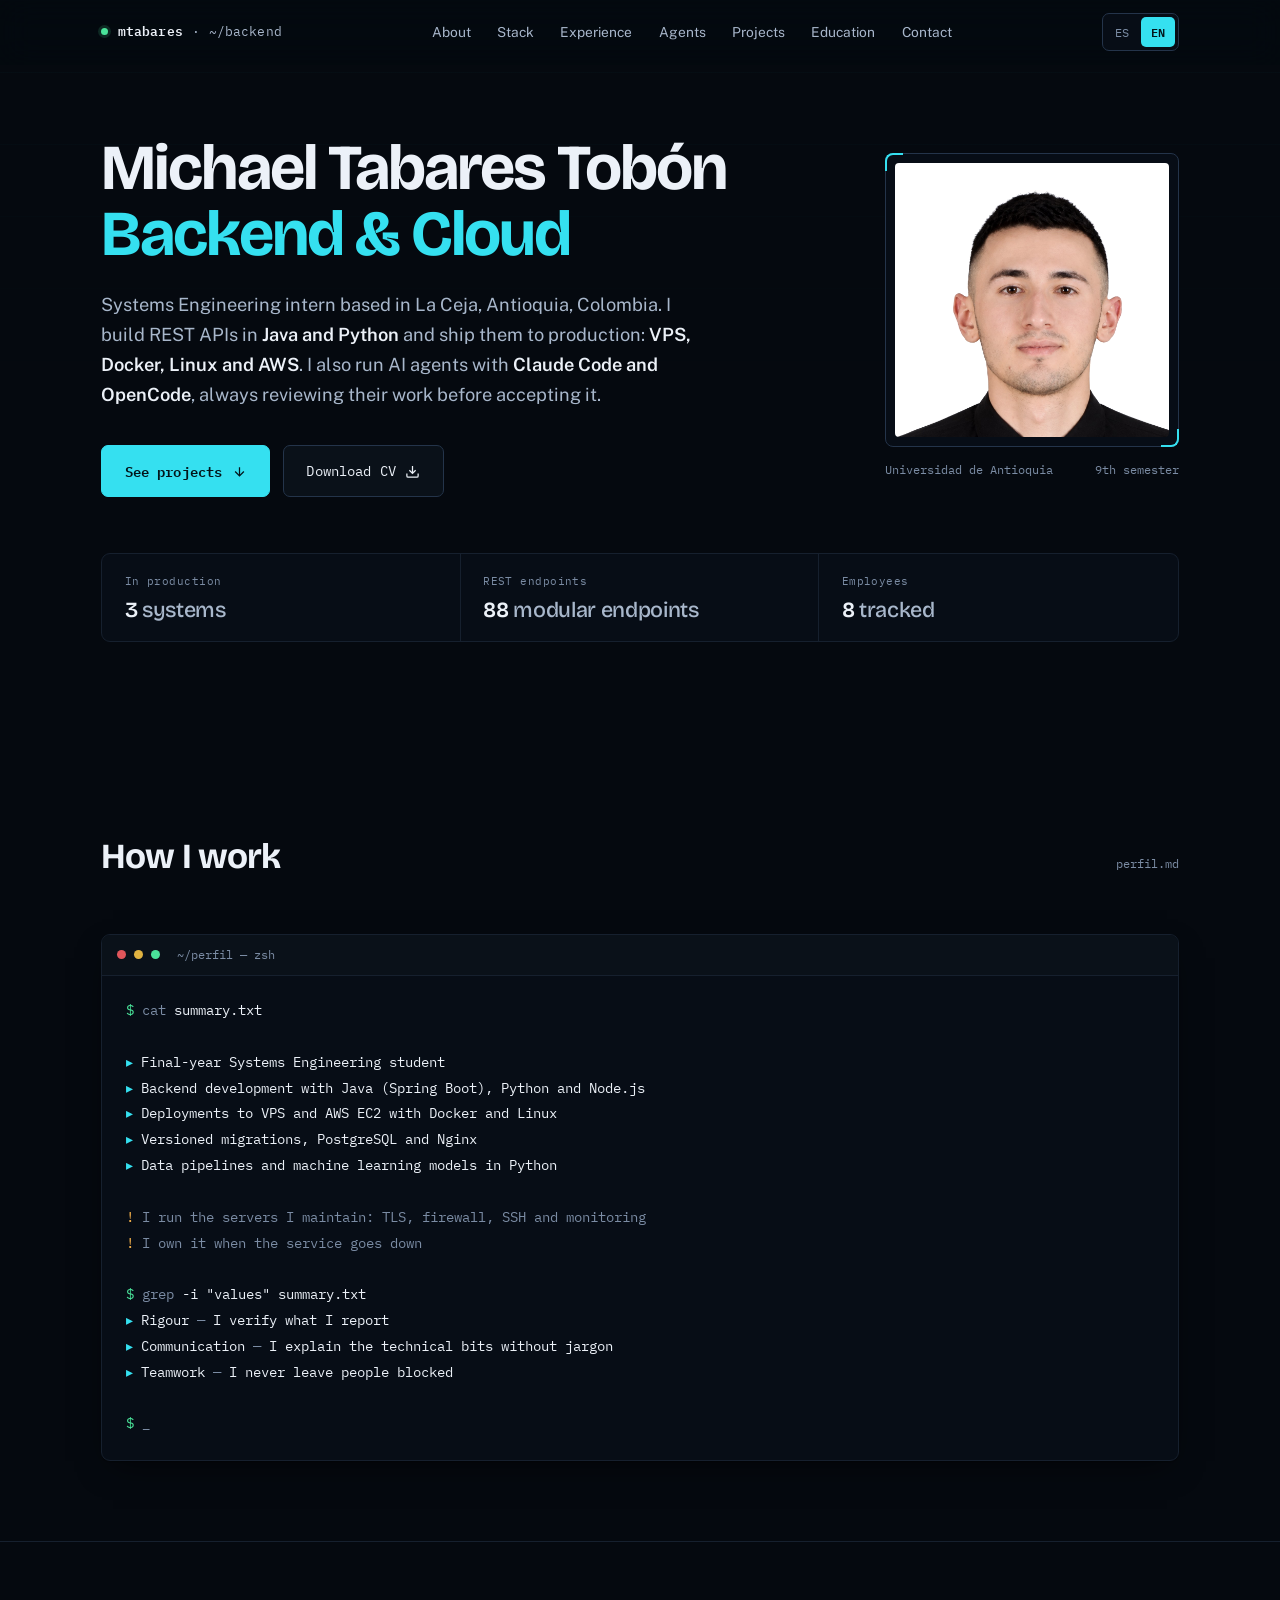
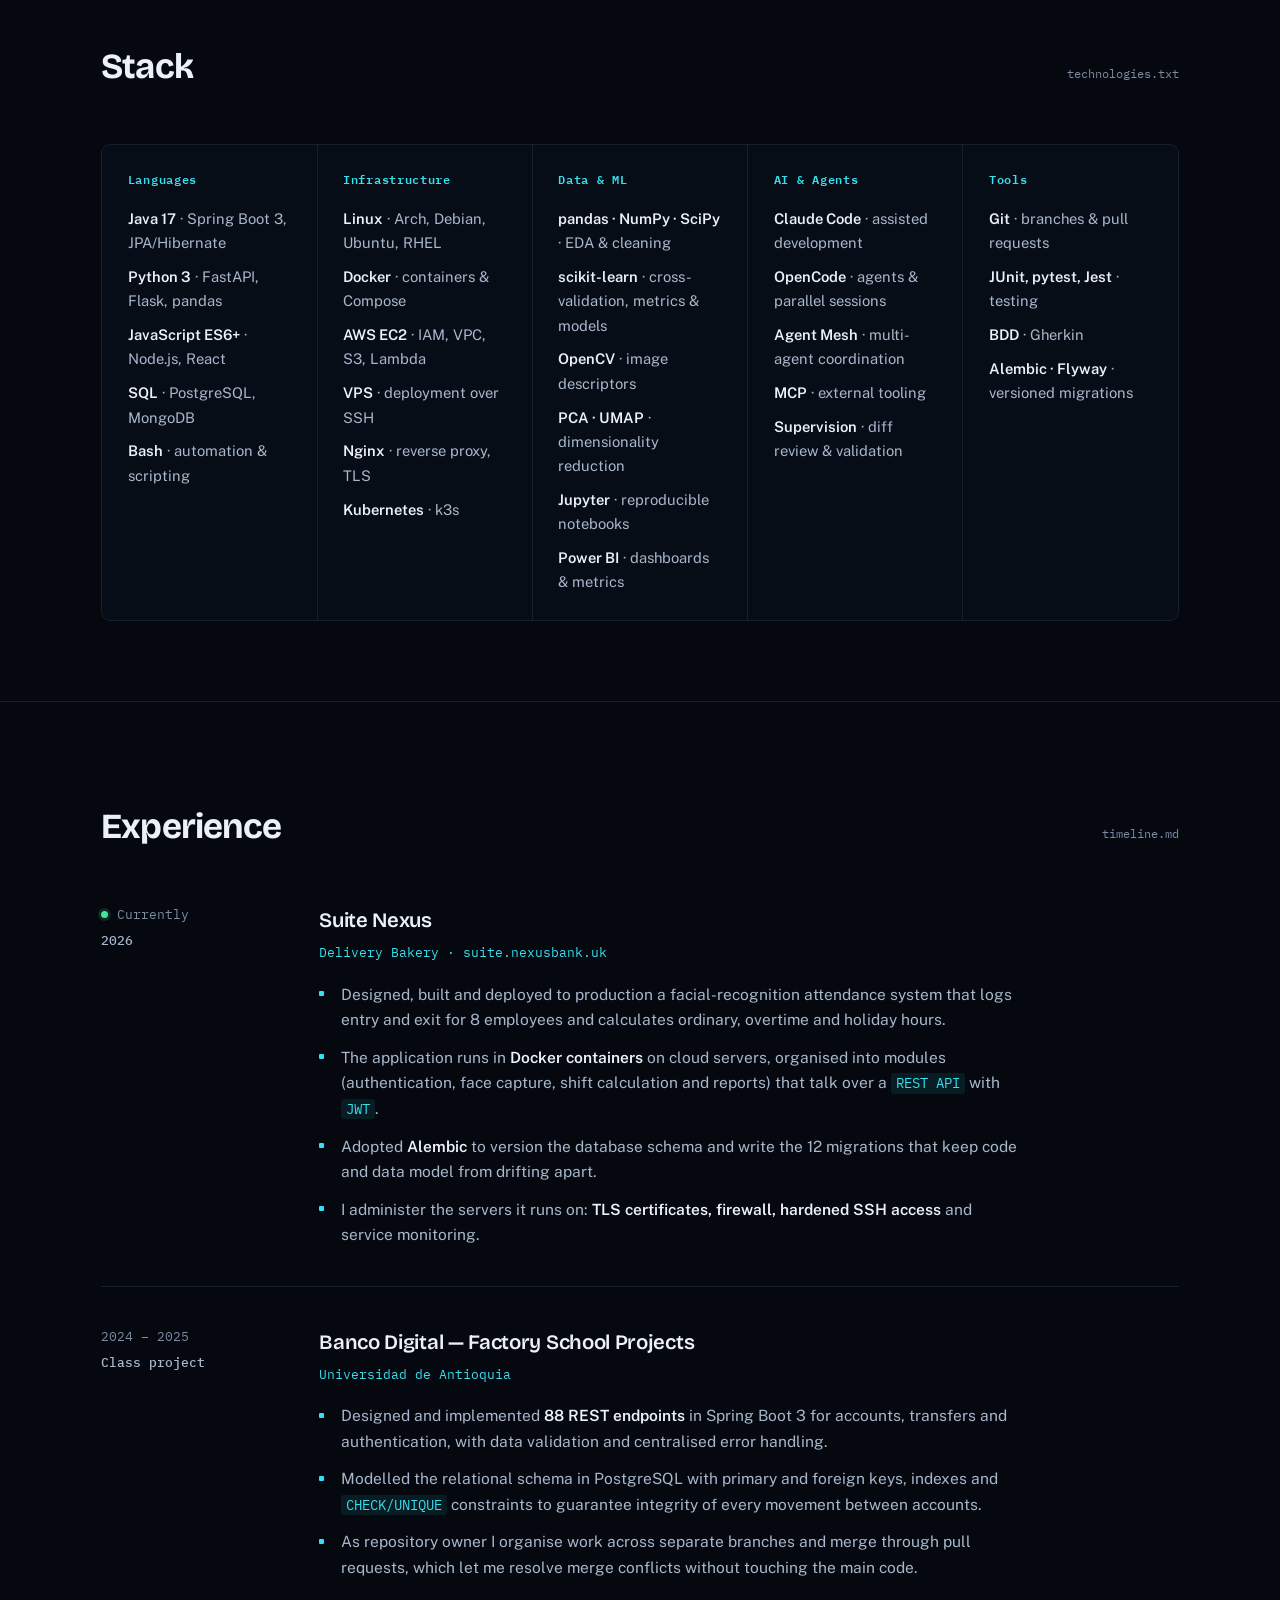
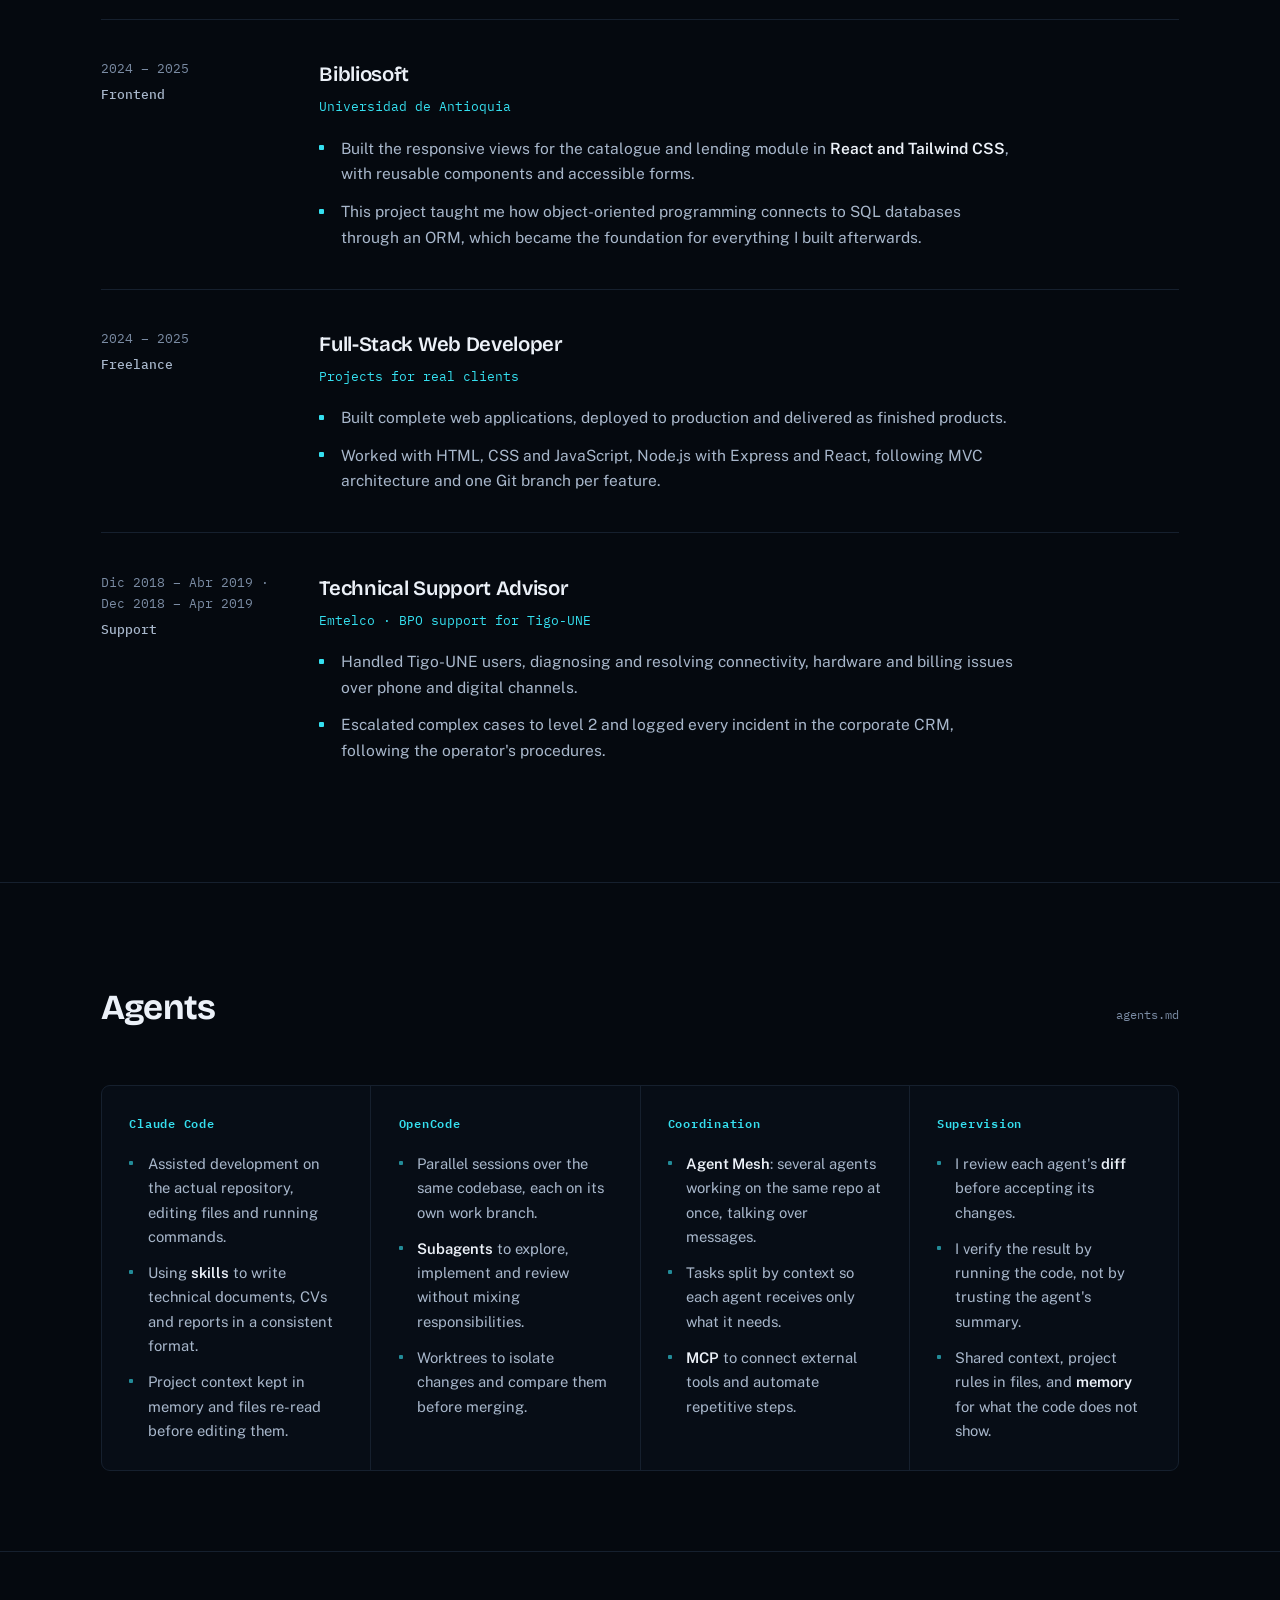
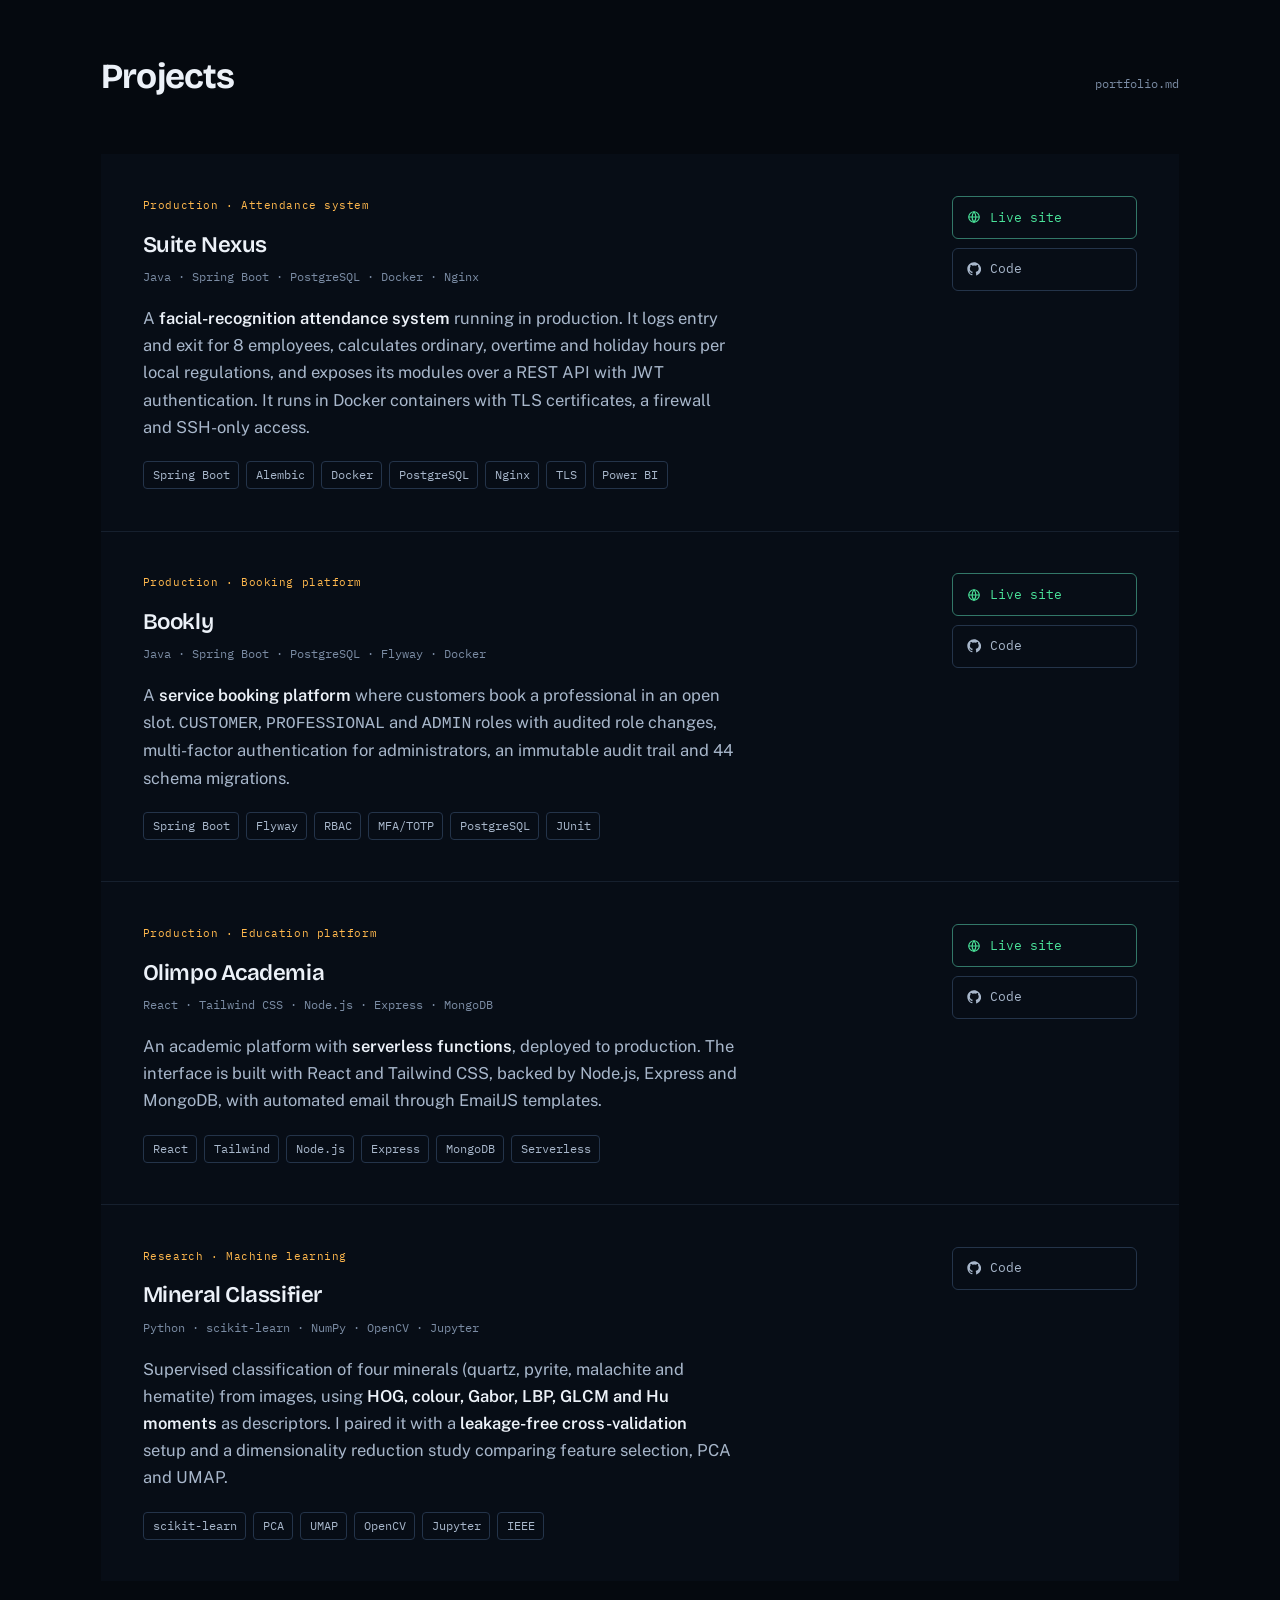
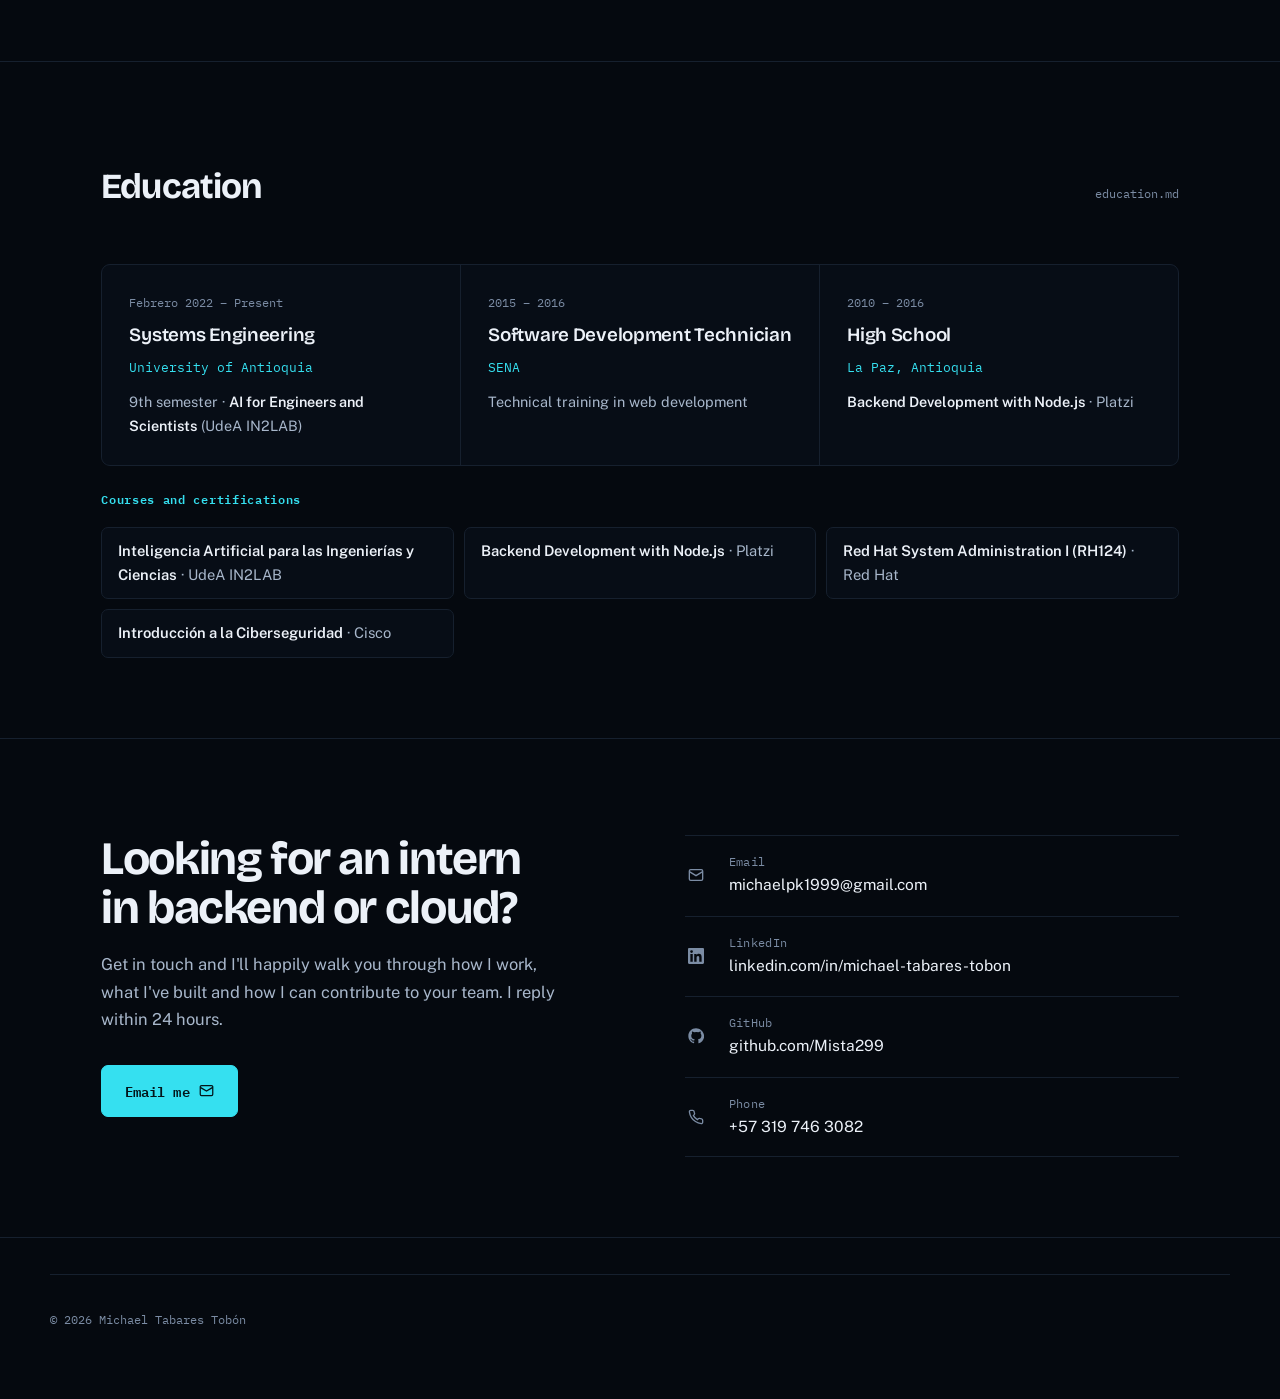
==== commit 48c5253f: "Reordena el Stack: datos, agentes y educacion El Stack mostraba cuatro columnas (Lenguajes, Infraest" ====
--- a/index.html
+++ b/index.html
@@ -18,634 +18,7 @@
 <link href="https://fonts.googleapis.com/css2?family=Bricolage+Grotesque:opsz,wght@12..96,400;12..96,500;12..96,600;12..96,700;12..96,800&family=IBM+Plex+Mono:wght@400;500;600&family=Public+Sans:wght@400;500;600;700&display=swap" rel="stylesheet">
 
 <script>document.documentElement.classList.add("js")</script>
-<style>
-/* ============================================================
-   TOKENS
-   El mundo: la sala de control de un servidor. Superficies
-   oscuras, un unico acento que es la luz de un terminal en
-   marcha, y la retícula de un plano de racks.
-   ============================================================ */
-:root{
-  --bg:            #05090F;
-  --bg-raised:     #0A1119;
-  --bg-inset:      #070D16;
-  --line:          #16202E;
-  --line-bright:   #24344A;
-
-  --text:          #ECF1F8;
-  --text-dim:      #A8B7CB;
-  --text-faint:    #7B8CA4;
-
-  --cyan:          #35E0F0;
-  --cyan-deep:     #0B6E7E;
-  --amber:         #FFB84D;
-  --green:         #4AE39A;
-
-  --font-display:  "Bricolage Grotesque", system-ui, sans-serif;
-  --font-body:     "Public Sans", system-ui, sans-serif;
-  --font-mono:     "IBM Plex Mono", ui-monospace, monospace;
-
-  --measure:       70ch;
-  --gutter:        clamp(1.25rem, 4vw, 3.5rem);
-  --maxw:          1180px;
-
-  /* Curvas propias: las de CSS son debiles y no se sienten intencionadas */
-  --ease-out:      cubic-bezier(0.22, 1, 0.36, 1);
-  --ease-in-out:   cubic-bezier(0.65, 0, 0.35, 1);
-  --ease-drawer:   cubic-bezier(0.32, 0.72, 0, 1);
-
-  --shadow-lift:   0 1px 2px rgba(0,0,0,.4), 0 12px 32px -12px rgba(0,0,0,.65);
-}
-
-*,*::before,*::after{ box-sizing:border-box; }
-
-html{ scroll-behavior:smooth; -webkit-text-size-adjust:100%; }
-
-body{
-  margin:0;
-  background:var(--bg);
-  color:var(--text);
-  font-family:var(--font-body);
-  font-size:16.5px;
-  line-height:1.65;
-  overflow-x:hidden;
-}
-
-/* El plano de un rack: la retícula viene del mundo, no es decoracion.
-   Una sola direccion, como las lineas de un plano de montaje. */
-body::before{
-  content:"";
-  position:fixed; inset:0; z-index:-1; pointer-events:none;
-  background-image:
-    linear-gradient(rgba(53,224,240,.028) 1px, transparent 1px);
-  background-size:100% 72px;
-  mask-image:linear-gradient(180deg, #000 0%, transparent 45%);
-}
-
-::selection{ background:var(--cyan); color:var(--bg); }
-
-a{ color:inherit; text-decoration:none; }
-img{ max-width:100%; display:block; }
-
-.wrap{ width:100%; max-width:var(--maxw); margin-inline:auto; padding-inline:var(--gutter); }
-
-/* Foco visible: el teclado siempre debe notarse */
-:focus-visible{
-  outline:2px solid var(--cyan);
-  outline-offset:3px;
-  border-radius:3px;
-}
-
-/* Enlace bajo el cursor: hereda la paleta, no el azul del sistema */
-a[href^="http"]:not(.btn):not(.link):hover,
-a[href^="mailto"]:hover{ text-decoration:underline; text-underline-offset:3px; }
-
-/* Barra de desplazamiento del sistema, temada */
-html{ scrollbar-color: var(--line-bright) var(--bg); scrollbar-width:thin; }
-::-webkit-scrollbar{ width:11px; height:11px; }
-::-webkit-scrollbar-track{ background:var(--bg); }
-::-webkit-scrollbar-thumb{
-  background:var(--line-bright); border-radius:6px;
-  border:3px solid var(--bg);
-}
-::-webkit-scrollbar-thumb:hover{ background:var(--cyan-deep); }
-
-/* Numeros tabulares: las cifras deben alinearse en las tablas */
-.metrics dd, .metric dd, td, .project__sub{ font-variant-numeric: tabular-nums; }
-
-.skip{
-  position:absolute; left:-9999px; top:0; z-index:100;
-  background:var(--cyan); color:var(--bg); padding:.75rem 1.25rem;
-  font-family:var(--font-mono); font-size:.85rem; border-radius:0 0 4px 0;
-}
-.skip:focus{ left:.5rem; top:.5rem; }
-
-/* ============================================================
-   NAV
-   ============================================================ */
-.nav{
-  position:sticky; top:0; z-index:50;
-  backdrop-filter:blur(16px) saturate(160%);
-  background:color-mix(in srgb, var(--bg) 78%, transparent);
-  border-bottom:1px solid transparent;
-  transition:border-color 220ms var(--ease-out), background-color 220ms var(--ease-out);
-}
-.nav.is-stuck{
-  border-bottom-color:var(--line);
-  background:color-mix(in srgb, var(--bg) 92%, transparent);
-}
-.nav__in{
-  display:flex; align-items:center; justify-content:space-between;
-  gap:1.5rem; min-height:64px;
-}
-.brand{
-  font-family:var(--font-mono); font-size:.8rem; letter-spacing:.01em;
-  color:var(--text-dim); display:flex; align-items:center; gap:.6rem;
-  transition:color 180ms var(--ease-out);
-}
-.brand:hover{ color:var(--text); }
-.brand b{ color:var(--text); font-weight:600; }
-/* El estado del servicio: un punto fijo, no un latido infinito */
-.brand i{
-  width:7px; height:7px; border-radius:50%; background:var(--green);
-  box-shadow:0 0 0 3px color-mix(in srgb, var(--green) 15%, transparent);
-}
-
-.nav__links{ display:flex; gap:.15rem; list-style:none; margin:0; padding:0; }
-.nav__links a{
-  position:relative; font-size:.86rem; color:var(--text-dim);
-  padding:.45rem .75rem; border-radius:5px;
-  transition:color 180ms var(--ease-out), background-color 180ms var(--ease-out);
-}
-.nav__links a:hover{ color:var(--text); background:var(--bg-raised); }
-/* El enlace activo se marca con una linea de estado, no con color solo */
-.nav__links a::after{
-  content:""; position:absolute; left:.75rem; right:.75rem; bottom:.28rem;
-  height:1px; background:var(--cyan);
-  transform:scaleX(0); transform-origin:left;
-  transition:transform 240ms var(--ease-out);
-}
-.nav__links a:hover::after{ transform:scaleX(1); }
-.nav__links a.is-active{ color:var(--text); }
-.nav__links a.is-active::after{ transform:scaleX(1); }
-
-/* ============================================================
-   HERO
-   ============================================================ */
-.hero{ padding:clamp(2.5rem,5.5vw,4.5rem) 0 clamp(2.5rem,6vw,4.5rem); }
-
-.hero__grid{
-  display:grid; grid-template-columns:minmax(0,1.42fr) minmax(0,.58fr);
-  gap:clamp(2rem,5vw,4rem); align-items:center;
-}
-
-/* Sin eyebrow: el encabezado carga con su propio peso */
-.hero h1{
-  font-family:var(--font-display); font-weight:700;
-  font-size:clamp(2.4rem,5.8vw,4rem); line-height:1.02;
-  letter-spacing:-.03em; margin:0 0 1.5rem;
-  text-wrap:balance;
-}
-.hero h1 .ln{ display:block; }
-/* La segunda linea entra con un barrido de un cursor de terminal:
-   un bloque de luz que la recorre y se apaga al llegar al final. */
-.hero h1 .ln--accent{
-  position:relative;
-  color:var(--cyan);
-  display:inline-block;
-}
-.hero h1 .ln--accent::after{
-  content:""; position:absolute; left:0; bottom:.08em; height:.08em;
-  width:100%; background:var(--cyan); opacity:.9;
-  transform:scaleX(0); transform-origin:left;
-  animation:underline-sweep 620ms var(--ease-out) 220ms forwards;
-}
-@keyframes underline-sweep{
-  0%{ transform:scaleX(0); transform-origin:left; }
-  55%{ transform:scaleX(1); transform-origin:left; }
-  56%{ transform:scaleX(1); transform-origin:right; }
-  100%{ transform:scaleX(0); transform-origin:right; }
-}
-
-.hero__lead{
-  font-size:clamp(1.02rem,1.9vw,1.14rem); color:var(--text-dim);
-  max-width:54ch; margin:0 0 2.2rem; text-wrap:pretty;
-}
-.hero__lead strong{ color:var(--text); font-weight:600; }
-
-/* Botones: sin flechas, verbos explicitos, feedback de presion */
-.cta{ display:flex; flex-wrap:wrap; gap:.8rem; align-items:center; }
-.btn{
-  display:inline-flex; align-items:center; gap:.6rem;
-  font-family:var(--font-mono); font-size:.85rem; letter-spacing:.01em;
-  padding:.85rem 1.4rem; border-radius:7px;
-  border:1px solid var(--line-bright); color:var(--text);
-  background:var(--bg-raised);
-  transition:transform 160ms var(--ease-out), border-color 180ms var(--ease-out),
-             background-color 180ms var(--ease-out), color 180ms var(--ease-out);
-}
-.btn:hover{ border-color:var(--cyan); color:var(--cyan); transform:translateY(-2px); }
-.btn:active{ transform:translateY(0) scale(.97); }
-.btn--primary{
-  background:var(--cyan); color:#03151A; border-color:var(--cyan); font-weight:600;
-}
-.btn--primary:hover{
-  background:#6AEBF8; color:#03151A; border-color:#6AEBF8;
-  /* Sombra con desplazamiento y difusion: profundidad, no halo */
-  box-shadow:0 1px 2px rgba(0,0,0,.5), 0 10px 26px -14px rgba(0,0,0,.9);
-}
-.btn--primary:active{ transform:translateY(0) scale(.97); }
-.btn svg{ width:15px; height:15px; flex:none; }
-
-/* Foto: marco con esquinas dibujadas, como un monitor de sala de control */
-.portrait{ position:relative; width:100%; max-width:330px; margin-left:auto; }
-.portrait__frame{
-  position:relative; border:1px solid var(--line-bright);
-  background:var(--bg-inset); padding:9px; border-radius:8px;
-  transition:border-color 260ms var(--ease-out), transform 260ms var(--ease-out);
-}
-.portrait:hover .portrait__frame{
-  border-color:color-mix(in srgb, var(--cyan) 42%, var(--line-bright));
-  transform:translateY(-3px);
-}
-.portrait__frame::before,
-.portrait__frame::after{
-  content:""; position:absolute; width:18px; height:18px;
-  border:2px solid var(--cyan);
-}
-.portrait__frame::before{ top:-1px; left:-1px; border-right:0; border-bottom:0; border-radius:8px 0 0 0; }
-.portrait__frame::after{ bottom:-1px; right:-1px; border-left:0; border-top:0; border-radius:0 0 8px 0; }
-.portrait img{
-  width:100%; height:auto; aspect-ratio:1/1;
-  object-fit:cover; object-position:50% 30%;
-  border-radius:4px;
-  filter:saturate(.94) contrast(1.03);
-}
-
-.portrait__meta{
-  margin-top:.8rem; font-family:var(--font-mono); font-size:.72rem;
-  color:var(--text-faint); display:flex; justify-content:space-between; gap:1rem;
-}
-
-/* Las metricas son datos, no una plantilla de "numero grande + etiqueta" */
-.metrics{
-  display:grid; grid-template-columns:repeat(3,1fr);
-  border:1px solid var(--line); border-radius:9px;
-  margin-top:clamp(2.5rem,5vw,3.5rem); overflow:hidden;
-  background:var(--bg-inset);
-}
-.metric{ padding:1.15rem 1.4rem; border-right:1px solid var(--line); }
-.metric:last-child{ border-right:0; }
-.metric dt{
-  font-family:var(--font-mono); font-size:.7rem; color:var(--text-faint);
-  letter-spacing:.04em; margin:0 0 .45rem;
-}
-.metric dd{
-  margin:0; font-family:var(--font-display); font-weight:600;
-  font-size:1.35rem; line-height:1.15; letter-spacing:-.015em;
-  color:var(--text);
-}
-.metric dd span{ color:var(--text-dim); font-weight:500; }
-
-/* ============================================================
-   SECCIONES
-   ============================================================ */
-/* ============================================================
-   SECCIONES
-   ============================================================ */
-.section{
-  padding-top:clamp(3.5rem,7.5vw,6rem);
-  padding-bottom:clamp(3rem,6.5vw,5rem);
-  border-top:1px solid transparent;
-}
-/* El borde divide las secciones; el contenido nunca queda pegado a el */
-.section + .section{
-  border-top-color:var(--line);
-}
-.section__head{
-  display:flex; align-items:baseline; gap:1rem;
-  margin:0 0 clamp(2rem,4vw,3rem); flex-wrap:wrap;
-}
-
-/* Mas aire arriba del titulo que abajo: la seccion respira hacia abajo */
-.section__head{
-  display:flex; align-items:baseline; gap:1rem;
-  margin:0 0 clamp(2rem,4vw,3rem); flex-wrap:wrap;
-}
-.section__head h2{
-  font-family:var(--font-display); font-weight:700;
-  font-size:clamp(1.6rem,3.6vw,2.2rem); letter-spacing:-.025em; margin:0;
-  text-wrap:balance;
-}
-.section__head p{
-  font-family:var(--font-mono); font-size:.78rem; color:var(--text-faint);
-  margin:0; margin-left:auto;
-}
-
-/* ============================================================
-   ENTRADAS AL SCROLL
-   Un solo momento de entrada, escalonado. El estado por defecto
-   es visible; la clase .js solo se aplica si el script corre, y
-   hay una red de seguridad para que nada quede oculto.
-   ============================================================ */
-.js .reveal{
-  opacity:0; transform:translateY(14px);
-  transition:opacity 520ms var(--ease-out), transform 520ms var(--ease-out);
-}
-.js .reveal.is-in{ opacity:1; transform:none; }
-/* Retardo no uniforme: el ritmo se siente vivo, no mecanico */
-.js .reveal[style*="--d"]{ transition-delay:var(--d); }
-
-/* Si el script nunca llega a marcar is-in, nada permanece invisible */
-html.js .reveal{ animation:reveal-safety 0s 3s forwards; }
-@keyframes reveal-safety{ to{ opacity:1; transform:none; } }
-
-@media (prefers-reduced-motion:reduce){
-  .js .reveal{ opacity:1 !important; transform:none !important; }
-  .hero h1 .ln--accent::after{ animation:none; opacity:0; }
-}
-
-/* ============================================================
-   STACK — salida de consola
-   ============================================================ */
-.console{
-  border:1px solid var(--line); border-radius:9px; overflow:hidden;
-  background:var(--bg-inset);
-  box-shadow:var(--shadow-lift);
-}
-.console__bar{
-  display:flex; align-items:center; gap:.5rem; padding:.65rem .9rem;
-  border-bottom:1px solid var(--line); background:var(--bg-raised);
-}
-.console__bar i{ width:9px; height:9px; border-radius:50%; background:var(--line-bright); }
-.console__bar i:nth-child(1){ background:#E0565B; }
-.console__bar i:nth-child(2){ background:#E0B341; }
-.console__bar i:nth-child(3){ background:#4AE39A; }
-.console__bar span{
-  margin-left:.6rem; font-family:var(--font-mono); font-size:.72rem; color:var(--text-faint);
-}
-.console__body{ padding:1.4rem 1.5rem; font-family:var(--font-mono); font-size:.85rem; line-height:1.9; }
-.console__body .p{ color:var(--green); }
-.console__body .k{ color:var(--cyan); }
-.console__body .v{ color:var(--text); }
-.console__body .c{ color:var(--text-faint); }
-.console__body .g{ color:var(--amber); }
-
-.stack-grid{
-  display:grid; grid-template-columns:repeat(auto-fit,minmax(215px,1fr));
-  gap:1px; background:var(--line); border:1px solid var(--line);
-  border-radius:9px; overflow:hidden; margin-top:1.5rem;
-}
-.stack-col{ background:var(--bg-inset); padding:1.6rem; }
-.stack-col h3{
-  font-family:var(--font-mono); font-size:.72rem; font-weight:600;
-  letter-spacing:.06em;
-  color:var(--cyan); margin:0 0 1.1rem;
-}
-.stack-col ul{ list-style:none; margin:0; padding:0; display:grid; gap:.6rem; }
-.stack-col li{ font-size:.92rem; color:var(--text-dim); }
-.stack-col li b{ color:var(--text); font-weight:600; }
-
-/* ============================================================
-   EXPERIENCIA — linea de tiempo
-   ============================================================ */
-.timeline{ display:grid; gap:0; }
-.tl{
-  display:grid; grid-template-columns:170px minmax(0,1fr);
-  gap:clamp(1.5rem,4vw,3rem);
-  padding:2.4rem 0; border-top:1px solid var(--line);
-}
-.tl:first-child{ border-top:0; padding-top:0; }
-.tl__when{ font-family:var(--font-mono); font-size:.8rem; color:var(--text-faint); }
-.tl__when b{ display:block; color:var(--text-dim); font-weight:500; margin-top:.3rem; }
-.tl__body h3{
-  font-family:var(--font-display); font-weight:600; font-size:1.28rem;
-  letter-spacing:-.015em; margin:0 0 .25rem; text-wrap:balance;
-}
-.tl__body .where{
-  font-family:var(--font-mono); font-size:.8rem; color:var(--cyan);
-  margin:0 0 1.15rem;
-}
-.tl__body ul{ margin:0; padding:0; list-style:none; display:grid; gap:.75rem; }
-.tl__body li{
-  position:relative; padding-left:1.35rem; color:var(--text-dim);
-  font-size:.97rem; max-width:var(--measure);
-}
-.tl__body li::before{
-  content:""; position:absolute; left:0; top:.62em;
-  width:5px; height:5px; background:var(--cyan); border-radius:1px;
-}
-.tl__body li strong{ color:var(--text); font-weight:600; }
-.tl__body li code{
-  font-family:var(--font-mono); font-size:.87em; color:var(--cyan);
-  background:color-mix(in srgb, var(--cyan) 9%, transparent);
-  padding:.1em .38em; border-radius:3px;
-}
-
-/* ============================================================
-   PORTFOLIO
-   ============================================================ */
-/* Cada proyecto es una fila con borde: no una tarjeta suelta */
-.projects{ display:grid; gap:0; }
-
-.project{
-  background:var(--bg-inset); padding:clamp(1.8rem,3.4vw,2.6rem);
-  display:grid; grid-template-columns:minmax(0,1fr) auto;
-  gap:1.5rem 2rem; align-items:start;
-  border-top:1px solid var(--line);
-  transition:background-color 220ms var(--ease-out);
-}
-.project:first-child{ border-top:0; }
-.project:hover{ background:var(--bg-raised); }
-
-.project__tag{
-  font-family:var(--font-mono); font-size:.7rem; letter-spacing:.05em;
-  color:var(--amber); margin:0 0 .75rem;
-}
-.project h3{
-  font-family:var(--font-display); font-weight:600; font-size:1.4rem;
-  letter-spacing:-.02em; margin:0 0 .15rem;
-}
-.project__sub{ font-family:var(--font-mono); font-size:.78rem; color:var(--text-faint); margin:0 0 1.15rem; }
-.project__desc{ color:var(--text-dim); margin:0 0 1.25rem; max-width:60ch; text-wrap:pretty; }
-.project__desc strong{ color:var(--text); font-weight:600; }
-
-.project__tags{ display:flex; flex-wrap:wrap; gap:.4rem; margin:0; padding:0; list-style:none; }
-.project__tags li{
-  font-family:var(--font-mono); font-size:.72rem; color:var(--text-dim);
-  border:1px solid var(--line-bright); border-radius:4px; padding:.22rem .55rem;
-  transition:border-color 180ms var(--ease-out), color 180ms var(--ease-out);
-}
-.project:hover .project__tags li{ border-color:color-mix(in srgb, var(--cyan) 22%, var(--line-bright)); }
-
-.project__links{ display:grid; gap:.55rem; min-width:185px; align-content:start; }
-.link{
-  display:flex; align-items:center; gap:.55rem;
-  font-family:var(--font-mono); font-size:.82rem;
-  padding:.6rem .85rem; border:1px solid var(--line-bright); border-radius:6px;
-  color:var(--text-dim);
-  transition:transform 160ms var(--ease-out), border-color 180ms var(--ease-out),
-             color 180ms var(--ease-out), background-color 180ms var(--ease-out);
-}
-.link:hover{
-  border-color:var(--cyan); color:var(--cyan);
-  background:color-mix(in srgb,var(--cyan) 7%, transparent);
-  transform:translateX(3px);
-}
-.link:active{ transform:translateX(3px) scale(.97); }
-.link svg{ width:14px; height:14px; flex:none; }
-.link--live{ border-color:color-mix(in srgb,var(--green) 38%, var(--line-bright)); color:var(--green); }
-.link--live:hover{
-  border-color:var(--green); color:var(--green);
-  background:color-mix(in srgb,var(--green) 8%, transparent);
-}
-
-/* ============================================================
-   CONTACTO
-   ============================================================ */
-.contact{
-  display:grid; grid-template-columns:minmax(0,1fr) minmax(0,.95fr);
-  gap:clamp(2rem,5vw,4rem); align-items:start;
-}
-.contact h2{
-  font-family:var(--font-display); font-weight:700;
-  font-size:clamp(1.9rem,4.4vw,2.9rem); letter-spacing:-.03em;
-  line-height:1.06; margin:0 0 1.15rem; text-wrap:balance;
-}
-.contact p{ color:var(--text-dim); margin:0 0 2rem; max-width:46ch; text-wrap:pretty; }
-
-.contact-list{ display:grid; gap:.1rem; }
-.contact-list a{
-  display:grid; grid-template-columns:26px minmax(0,1fr);
-  gap:.9rem; align-items:center;
-  padding:1rem .2rem; border-top:1px solid var(--line);
-  transition:padding-left 220ms var(--ease-out), color 180ms var(--ease-out);
-}
-.contact-list a:last-child{ border-bottom:1px solid var(--line); }
-.contact-list a:hover{ padding-left:.65rem; color:var(--cyan); }
-.contact-list svg{ width:16px; height:16px; color:var(--text-faint); transition:color 180ms var(--ease-out); }
-.contact-list a:hover svg{ color:var(--cyan); }
-.contact-list .lb{
-  font-family:var(--font-mono); font-size:.72rem; color:var(--text-faint);
-  display:block; letter-spacing:.03em;
-}
-.contact-list .vl{ font-size:.97rem; color:var(--text); }
-
-/* ============================================================
-   FOOTER
-   ============================================================ */
-.footer{
-  border-top:1px solid var(--line); padding:2.2rem 0;
-  font-family:var(--font-mono); font-size:.76rem; color:var(--text-faint);
-  display:flex; justify-content:space-between; gap:1.5rem; flex-wrap:wrap;
-}
-.footer a{ color:var(--text-dim); }
-.footer a:hover{ color:var(--cyan); }
-
-/* ============================================================
-   IDIOMA — el texto se cambia con data-en / data-es
-   ============================================================ */
-:root[lang="en"] .lang-es{ display:none; }
-:root[lang="es"] .lang-en{ display:none; }
-
-/* El bloque oculto se marca para que los lectores de pantalla y los
-   buscadores no lean las dos versiones a la vez. */
-:root[lang="en"] .lang-es[aria-hidden]{ display:none; }
-:root[lang="es"] .lang-en[aria-hidden]{ display:none; }
-
-/* El switcher */
-.lang-switch{
-  display:flex; align-items:center; gap:.15rem;
-  border:1px solid var(--line-bright); border-radius:7px;
-  padding:.2rem; background:var(--bg-inset);
-}
-.lang-switch button{
-  font-family:var(--font-mono); font-size:.72rem; letter-spacing:.03em;
-  background:none; border:0; color:var(--text-faint); cursor:pointer;
-  padding:.32rem .58rem; border-radius:5px;
-  transition:color 160ms var(--ease-out), background-color 160ms var(--ease-out),
-             transform 140ms var(--ease-out);
-}
-.lang-switch button:hover{ color:var(--text); }
-.lang-switch button:active{ transform:scale(.94); }
-.lang-switch button[aria-pressed="true"]{
-  background:var(--cyan); color:#03151A; font-weight:600;
-}
-
-/* ============================================================
-   FOCO QUE SIGUE AL CURSOR
-   Un halo de luz en las superficies que se hover, como el
-   barrido de un sensor. Solo en punteros finos.
-   ============================================================ */
-@media (hover:hover) and (pointer:fine){
-  .project, .stack-col{ position:relative; }
-  .project::before, .stack-col::before{
-    content:""; position:absolute; inset:0; pointer-events:none;
-    background:radial-gradient(320px circle at var(--mx,50%) var(--my,50%),
-               color-mix(in srgb, var(--cyan) 8%, transparent), transparent 65%);
-    opacity:0; transition:opacity 260ms var(--ease-out); z-index:0;
-  }
-  .project:hover::before, .stack-col:hover::before{ opacity:1; }
-  .project > *, .stack-col > *{ position:relative; z-index:1; }
-}
-
-/* ============================================================
-   CONTADORES
-   ============================================================ */
-.metric dd .num{
-  font-style:normal; font-variant-numeric:tabular-nums;
-  color:var(--text);
-}
-
-/* ============================================================
-   RESPONSIVE
-   ============================================================ */
-@media (max-width:900px){
-  .hero__grid{ grid-template-columns:1fr; gap:2.4rem; }
-  .portrait{ max-width:290px; margin-inline:auto; }
-  .tl{ grid-template-columns:1fr; gap:.8rem; }
-  .tl__when{ display:flex; gap:.7rem; align-items:baseline; flex-wrap:wrap; }
-  .tl__when b{ margin-top:0; }
-  .project{ grid-template-columns:1fr; }
-  .project__links{ min-width:0; grid-auto-flow:column; justify-content:start; }
-  .contact{ grid-template-columns:1fr; }
-}
-@media (max-width:640px){
-  body{ font-size:16px; }
-  .nav__links{ display:none; }
-  .hero__grid{ gap:1.8rem; }
-  .portrait{ max-width:240px; margin-inline:0; }
-  .metrics{ grid-template-columns:1fr; }
-  .metric{ border-right:0; border-bottom:1px solid var(--line); }
-  .metric:last-child{ border-bottom:0; }
-  .stack-grid{ grid-template-columns:1fr; }
-  .project__links{ grid-auto-flow:row; }
-  .console__body{ font-size:.78rem; padding:1.1rem; }
-}
-
-/* Respeta la preferencia de movimiento reducido */
-@media (prefers-reduced-motion:reduce){
-  *,*::before,*::after{
-    animation-duration:.01ms !important; animation-iteration-count:1 !important;
-    transition-duration:.01ms !important; scroll-behavior:auto !important;
-  }
-}
-
-/* ============================================================
-   DETALLES FINOS
-   ============================================================ */
-html{ color-scheme:dark; }
-body{ -webkit-font-smoothing:antialiased; -moz-osx-font-smoothing:grayscale; }
-h1,h2,h3{ text-wrap:balance; }
-p{ text-wrap:pretty; }
-section[id]{ scroll-margin-top:72px; }
-
-/* El cursor de blinking: la consola esta viva */
-@keyframes blink{ 50%{ opacity:0; } }
-.console__body > div > div:last-child span:last-child{ animation:blink 1.1s steps(1) infinite; }
-
-/* El rol actual se marca con un punto de estado */
-.tl:first-child .tl__when::before{
-  content:""; display:inline-block; width:7px; height:7px; border-radius:50%;
-  background:var(--green); margin-right:.55rem; vertical-align:.08em;
-  box-shadow:0 0 0 3px color-mix(in srgb, var(--green) 15%, transparent);
-}
-
-/* Las etiquetas de tecnologia responden al puntero */
-.project__tags li{ transition:border-color 180ms var(--ease-out), color 180ms var(--ease-out); }
-.project__tags li:hover{ border-color:var(--cyan); color:var(--cyan); }
-.link svg{ transition:transform 200ms var(--ease-out); }
-.link:hover svg{ transform:translate(1px,-1px); }
-
-/* Barra de progreso: el color recorre el trazo */
-.progress{
-  position:fixed; top:0; left:0; right:0; height:2px; z-index:60;
-  background:linear-gradient(90deg, var(--cyan-deep), var(--cyan));
-  transform:scaleX(0); transform-origin:left; pointer-events:none;
-  will-change:transform;
-}
-
-</style>
+<link rel="stylesheet" href="assets/css/main.css">
 </head>
 <body>
 <a class="skip" href="#contenido">Saltar al contenido</a>
@@ -662,7 +35,9 @@
         <li><a href="#perfil"><span class="lang-es">Perfil</span><span class="lang-en">About</span></a></li>
         <li><a href="#stack"><span class="lang-es">Stack</span><span class="lang-en">Stack</span></a></li>
         <li><a href="#experiencia"><span class="lang-es">Experiencia</span><span class="lang-en">Experience</span></a></li>
+        <li><a href="#agentes"><span class="lang-es">Agentes</span><span class="lang-en">Agents</span></a></li>
         <li><a href="#proyectos"><span class="lang-es">Proyectos</span><span class="lang-en">Projects</span></a></li>
+        <li><a href="#educacion"><span class="lang-es">Educación</span><span class="lang-en">Education</span></a></li>
         <li><a href="#contacto"><span class="lang-es">Contacto</span><span class="lang-en">Contact</span></a></li>
       </ul>
     </nav>
@@ -691,8 +66,8 @@
         </h1>
 
         <p class="hero__lead">
-          <span class="lang-es">Practicante de Ingeniería de Sistemas en La Ceja, Antioquia. Construyo APIs REST en <strong>Java y Python</strong> y las llevo hasta producción: <strong>VPS, Docker, Linux y AWS</strong>. Me interesa la parte donde el código se encuentra con un servidor real.</span>
-          <span class="lang-en">Systems Engineering intern based in La Ceja, Antioquia, Colombia. I build REST APIs in <strong>Java and Python</strong> and ship them to production: <strong>VPS, Docker, Linux and AWS</strong>. I'm drawn to the part where code meets a real server.</span>
+          <span class="lang-es">Practicante de Ingeniería de Sistemas en La Ceja, Antioquia. Construyo APIs REST en <strong>Java y Python</strong> y las llevo hasta producción: <strong>VPS, Docker, Linux y AWS</strong>. Ahora también dirijo agentes de IA con <strong>Claude Code y OpenCode</strong>, revisando siempre su trabajo antes de aceptarlo.</span>
+          <span class="lang-en">Systems Engineering intern based in La Ceja, Antioquia, Colombia. I build REST APIs in <strong>Java and Python</strong> and ship them to production: <strong>VPS, Docker, Linux and AWS</strong>. I also run AI agents with <strong>Claude Code and OpenCode</strong>, always reviewing their work before accepting it.</span>
         </p>
 
         <div class="cta">
@@ -700,9 +75,9 @@
             <span class="lang-es">Ver proyectos</span><span class="lang-en">See projects</span>
             <svg viewBox="0 0 24 24" fill="none" stroke="currentColor" stroke-width="2" aria-hidden="true"><path d="M12 5v14M19 12l-7 7-7-7"/></svg>
           </a>
-          <a class="btn" href="/CV_Michael_Tabares_Tobon_v12_backend.pdf" download
-             data-cv-es="/CV_Michael_Tabares_Tobon_v12_backend.pdf"
-             data-cv-en="/CV_Michael_Tabares_Tobon_EN.pdf">
+          <a class="btn" href="CV_Michael_Tabares_Tobon_v12_backend.pdf" download
+             data-cv-es="CV_Michael_Tabares_Tobon_v12_backend.pdf"
+             data-cv-en="CV_Michael_Tabares_Tobon_EN.pdf">
             <span class="lang-es">Descargar CV</span><span class="lang-en">Download CV</span>
             <svg viewBox="0 0 24 24" fill="none" stroke="currentColor" stroke-width="2" aria-hidden="true"><path d="M21 15v4a2 2 0 0 1-2 2H5a2 2 0 0 1-2-2v-4M7 10l5 5 5-5M12 15V3"/></svg>
           </a>
@@ -763,7 +138,8 @@
           <div><span class="k">▸</span> <span class="v">Estudiante de último año de Ingeniería de Sistemas</span></div>
           <div><span class="k">▸</span> <span class="v">Desarrollo backend con Java (Spring Boot), Python y Node.js</span></div>
           <div><span class="k">▸</span> <span class="v">Despliegues en VPS y AWS EC2 con Docker y Linux</span></div>
-          <div><span class="k">▸</span> <span class="v">Migraciones versionadas, JWT, PostgreSQL y Nginx</span></div>
+          <div><span class="k">▸</span> <span class="v">Migraciones versionadas, PostgreSQL y Nginx</span></div>
+          <div><span class="k">▸</span> <span class="v">Pipelines de datos y modelos de machine learning en Python</span></div>
           <div>&nbsp;</div>
           <div><span class="g">!</span> <span class="c">Administro los servidores que mantengo: TLS, firewall, SSH y monitoreo</span></div>
           <div><span class="g">!</span> <span class="c">Me responsabilizo de que el servicio no se caiga</span></div>
@@ -782,7 +158,8 @@
           <div><span class="k">▸</span> <span class="v">Final-year Systems Engineering student</span></div>
           <div><span class="k">▸</span> <span class="v">Backend development with Java (Spring Boot), Python and Node.js</span></div>
           <div><span class="k">▸</span> <span class="v">Deployments to VPS and AWS EC2 with Docker and Linux</span></div>
-          <div><span class="k">▸</span> <span class="v">Versioned migrations, JWT, PostgreSQL and Nginx</span></div>
+          <div><span class="k">▸</span> <span class="v">Versioned migrations, PostgreSQL and Nginx</span></div>
+          <div><span class="k">▸</span> <span class="v">Data pipelines and machine learning models in Python</span></div>
           <div>&nbsp;</div>
           <div><span class="g">!</span> <span class="c">I run the servers I maintain: TLS, firewall, SSH and monitoring</span></div>
           <div><span class="g">!</span> <span class="c">I own it when the service goes down</span></div>
@@ -833,23 +210,33 @@
         </ul>
       </div>
       <div class="stack-col">
-        <h3><span class="lang-es">Seguridad</span><span class="lang-en">Security</span></h3>
-        <ul>
-          <li><b>JWT</b> · <span class="lang-es">tokens firmados con expiración</span><span class="lang-en">signed tokens with expiry</span></li>
-          <li><b>TLS</b> · Let's Encrypt vía cert-manager</li>
-          <li><b>UFW</b> · firewall y fail2ban</li>
-          <li><b><span class="lang-es">Gestión de secretos</span><span class="lang-en">Secret management</span></b> · <span class="lang-es">variables de entorno</span><span class="lang-en">environment variables</span></li>
-          <li><b>OWASP</b> · <span class="lang-es">validación de entradas</span><span class="lang-en">input validation</span></li>
+        <h3><span class="lang-es">Datos &amp; ML</span><span class="lang-en">Data &amp; ML</span></h3>
+        <ul>
+          <li><b>pandas · NumPy · SciPy</b> · <span class="lang-es">EDA y limpieza</span><span class="lang-en">EDA &amp; cleaning</span></li>
+          <li><b>scikit-learn</b> · <span class="lang-es">validación cruzada, métricas y modelos</span><span class="lang-en">cross-validation, metrics &amp; models</span></li>
+          <li><b>OpenCV</b> · <span class="lang-es">descriptores de imagen</span><span class="lang-en">image descriptors</span></li>
+          <li><b>PCA · UMAP</b> · <span class="lang-es">reducción de dimensionalidad</span><span class="lang-en">dimensionality reduction</span></li>
+          <li><b>Jupyter</b> · <span class="lang-es">notebooks reproducibles</span><span class="lang-en">reproducible notebooks</span></li>
+          <li><b>Power BI</b> · <span class="lang-es">tableros e indicadores</span><span class="lang-en">dashboards &amp; metrics</span></li>
+        </ul>
+      </div>
+      <div class="stack-col">
+        <h3><span class="lang-es">IA &amp; Agentes</span><span class="lang-en">AI &amp; Agents</span></h3>
+        <ul>
+          <li><b>Claude Code</b> · <span class="lang-es">desarrollo asistido</span><span class="lang-en">assisted development</span></li>
+          <li><b>OpenCode</b> · <span class="lang-es">agentes y sesiones paralelas</span><span class="lang-en">agents &amp; parallel sessions</span></li>
+          <li><b>Agent Mesh</b> · <span class="lang-es">coordinación entre agentes</span><span class="lang-en">multi-agent coordination</span></li>
+          <li><b>MCP</b> · <span class="lang-es">herramientas externas</span><span class="lang-en">external tooling</span></li>
+          <li><b><span class="lang-es">Supervisión</span><span class="lang-en">Supervision</span></b> · <span class="lang-es">revisión del diff y validación</span><span class="lang-en">diff review &amp; validation</span></li>
         </ul>
       </div>
       <div class="stack-col">
         <h3><span class="lang-es">Herramientas</span><span class="lang-en">Tools</span></h3>
         <ul>
           <li><b>Git</b> · <span class="lang-es">ramas y pull requests</span><span class="lang-en">branches &amp; pull requests</span></li>
-          <li><b>Azure DevOps</b> · Scrum, <span class="lang-es">historias de usuario</span><span class="lang-en">user stories</span></li>
-          <li><b>Postman</b> · <span class="lang-es">pruebas de API</span><span class="lang-en">API testing</span></li>
-          <li><b>Figma</b> · <span class="lang-es">diseño de interfaces</span><span class="lang-en">interface design</span></li>
           <li><b>JUnit, pytest, Jest</b> · <span class="lang-es">pruebas</span><span class="lang-en">testing</span></li>
+          <li><b>BDD</b> · Gherkin</li>
+          <li><b>Alembic · Flyway</b> · <span class="lang-es">migraciones versionadas</span><span class="lang-en">versioned migrations</span></li>
         </ul>
       </div>
     </div>
@@ -909,10 +296,10 @@
           <h3>Bibliosoft</h3>
           <p class="where">Universidad de Antioquia</p>
           <ul>
-            <li class="lang-es">Desarrollé las vistas responsivas del módulo de catálogo y préstamos en <strong>React y Tailwind CSS</strong>, a partir de los diseños de Figma y con componentes reutilizables y formularios accesibles.</li>
+            <li class="lang-es">Desarrollé las vistas responsivas del módulo de catálogo y préstamos en <strong>React y Tailwind CSS</strong>, con componentes reutilizables y formularios accesibles.</li>
             <li class="lang-es">Este proyecto me enseñó a conectar la programación orientada a objetos con las bases de datos SQL mediante un ORM, que es la base de los proyectos que desarrollé después.</li>
 
-            <li class="lang-en">Built the responsive views for the catalogue and lending module in <strong>React and Tailwind CSS</strong>, from Figma designs, with reusable components and accessible forms.</li>
+            <li class="lang-en">Built the responsive views for the catalogue and lending module in <strong>React and Tailwind CSS</strong>, with reusable components and accessible forms.</li>
             <li class="lang-en">This project taught me how object-oriented programming connects to SQL databases through an ORM, which became the foundation for everything I built afterwards.</li>
           </ul>
         </div>
@@ -947,6 +334,74 @@
           </ul>
         </div>
       </article>
+    </div>
+  </div>
+</section>
+
+<!-- ══════════════════════════════════════════════════════════
+     AGENTES
+     ══════════════════════════════════════════════════════════ -->
+<section class="section" id="agentes">
+  <div class="wrap">
+    <div class="section__head">
+      <h2><span class="lang-es">Agentes</span><span class="lang-en">Agents</span></h2>
+      <p>agents.md</p>
+    </div>
+
+    <div class="agents-grid">
+
+      <article class="agent-card">
+        <h3 class="lang-es">Claude Code</h3>
+        <h3 class="lang-en">Claude Code</h3>
+        <ul>
+          <li class="lang-es">Desarrollo asistido sobre el código real del repositorio, con edición de archivos y ejecución de comandos.</li>
+          <li class="lang-en">Assisted development on the actual repository, editing files and running commands.</li>
+          <li class="lang-es">Uso de <strong>skills</strong> para escribir documentos técnicos, CV y reportes con un formato consistente.</li>
+          <li class="lang-en">Using <strong>skills</strong> to write technical documents, CVs and reports in a consistent format.</li>
+          <li class="lang-es">Contexto del proyecto en memoria y relectura de los archivos antes de editarlos.</li>
+          <li class="lang-en">Project context kept in memory and files re-read before editing them.</li>
+        </ul>
+      </article>
+
+      <article class="agent-card">
+        <h3 class="lang-en">OpenCode</h3>
+        <h3 class="lang-es">OpenCode</h3>
+        <ul>
+          <li class="lang-es">Sesiones paralelas sobre la misma base de código, cada una en su rama de trabajo.</li>
+          <li class="lang-en">Parallel sessions over the same codebase, each on its own work branch.</li>
+          <li class="lang-es"><strong>Subagentes</strong> para explorar, implementar y revisar sin mezclar responsabilidades.</li>
+          <li class="lang-en"><strong>Subagents</strong> to explore, implement and review without mixing responsibilities.</li>
+          <li class="lang-es">Worktrees para aislar cambios y compararlos antes de integrar.</li>
+          <li class="lang-en">Worktrees to isolate changes and compare them before merging.</li>
+        </ul>
+      </article>
+
+      <article class="agent-card">
+        <h3 class="lang-es">Coordinación</h3>
+        <h3 class="lang-en">Coordination</h3>
+        <ul>
+          <li class="lang-es"><strong>Agent Mesh</strong>: varios agentes trabajando a la vez sobre el mismo repositorio, comunicándose por mensajes.</li>
+          <li class="lang-en"><strong>Agent Mesh</strong>: several agents working on the same repo at once, talking over messages.</li>
+          <li class="lang-es">Tareas repartidas por contexto para que cada agente reciba solo lo que necesita.</li>
+          <li class="lang-en">Tasks split by context so each agent receives only what it needs.</li>
+          <li class="lang-es"><strong>MCP</strong> para conectar herramientas externas y automatizar pasos repetitivos.</li>
+          <li class="lang-en"><strong>MCP</strong> to connect external tools and automate repetitive steps.</li>
+        </ul>
+      </article>
+
+      <article class="agent-card">
+        <h3 class="lang-es">Supervisión</h3>
+        <h3 class="lang-en">Supervision</h3>
+        <ul>
+          <li class="lang-es">Reviso el <strong>diff</strong> de cada agente antes de aceptar sus cambios.</li>
+          <li class="lang-en">I review each agent's <strong>diff</strong> before accepting its changes.</li>
+          <li class="lang-es">Verifico el resultado ejecutando el código, no confiando en el resumen del agente.</li>
+          <li class="lang-en">I verify the result by running the code, not by trusting the agent's summary.</li>
+          <li class="lang-es">Contexto compartido, reglas del proyecto en archivos y <strong>memoria</strong> para lo que no se deduce del código.</li>
+          <li class="lang-en">Shared context, project rules in files, and <strong>memory</strong> for what the code does not show.</li>
+        </ul>
+      </article>
+
     </div>
   </div>
 </section>
@@ -973,8 +428,9 @@
             <span class="lang-en">A <strong>facial-recognition attendance system</strong> running in production. It logs entry and exit for 8 employees, calculates ordinary, overtime and holiday hours per local regulations, and exposes its modules over a REST API with JWT authentication. It runs in Docker containers with TLS certificates, a firewall and SSH-only access.</span>
           </p>
           <ul class="project__tags">
-            <li>Spring Boot</li><li>JWT</li><li>Alembic</li><li>Docker</li>
+            <li>Spring Boot</li><li>Alembic</li><li>Docker</li>
             <li>PostgreSQL</li><li>Nginx</li><li>TLS</li>
+            <li>Power BI</li>
           </ul>
         </div>
         <div class="project__links">
@@ -1021,8 +477,8 @@
           <h3>Olimpo Academia</h3>
           <p class="project__sub">React · Tailwind CSS · Node.js · Express · MongoDB</p>
           <p class="project__desc">
-            <span class="lang-es">Plataforma académica con <strong>funciones serverless</strong> y despliegue en producción. Interfaz construida con React y Tailwind CSS a partir de diseños de Figma, con backend en Node.js, Express y MongoDB, y comunicación por correo automatizado con plantillas de EmailJS.</span>
-            <span class="lang-en">An academic platform with <strong>serverless functions</strong>, deployed to production. The interface is built with React and Tailwind CSS from Figma designs, backed by Node.js, Express and MongoDB, with automated email through EmailJS templates.</span>
+            <span class="lang-es">Plataforma académica con <strong>funciones serverless</strong> y despliegue en producción. Interfaz construida con React y Tailwind CSS, backend en Node.js, Express y MongoDB, y comunicación por correo automatizado con plantillas de EmailJS.</span>
+            <span class="lang-en">An academic platform with <strong>serverless functions</strong>, deployed to production. The interface is built with React and Tailwind CSS, backed by Node.js, Express and MongoDB, with automated email through EmailJS templates.</span>
           </p>
           <ul class="project__tags">
             <li>React</li><li>Tailwind</li><li>Node.js</li><li>Express</li>
@@ -1063,6 +519,65 @@
         </div>
       </article>
 
+    </div>
+  </div>
+</section>
+
+<!-- ══════════════════════════════════════════════════════════
+     EDUCACION
+     ══════════════════════════════════════════════════════════ -->
+<section class="section" id="educacion">
+  <div class="wrap">
+    <div class="section__head">
+      <h2><span class="lang-es">Educación</span><span class="lang-en">Education</span></h2>
+      <p>education.md</p>
+    </div>
+
+    <div class="edu-grid">
+
+      <article class="edu-card">
+        <p class="edu-card__when">Febrero 2022 – <span class="lang-es">Actualidad</span><span class="lang-en">Present</span></p>
+        <h3><span class="lang-es">Ingeniería de Sistemas</span><span class="lang-en">Systems Engineering</span></h3>
+        <p class="edu-card__where"><span class="lang-es">Universidad de Antioquia</span><span class="lang-en">University of Antioquia</span></p>
+        <p class="edu-card__note">
+          <span class="lang-es">9.º semestre · <strong>Inteligencia Artificial para las Ingenierías y Ciencias</strong> (UdeA IN2LAB)</span>
+          <span class="lang-en">9th semester · <strong>AI for Engineers and Scientists</strong> (UdeA IN2LAB)</span>
+        </p>
+      </article>
+
+      <article class="edu-card">
+        <p class="edu-card__when">2015 – 2016</p>
+        <h3><span class="lang-es">Técnico en Desarrollo de Software</span><span class="lang-en">Software Development Technician</span></h3>
+        <p class="edu-card__where">SENA</p>
+        <p class="edu-card__note">
+          <span class="lang-es">Formación técnica en desarrollo web</span>
+          <span class="lang-en">Technical training in web development</span>
+        </p>
+      </article>
+
+      <article class="edu-card">
+        <p class="edu-card__when">2010 – 2016</p>
+        <h3><span class="lang-es">Bachillerato</span><span class="lang-en">High School</span></h3>
+        <p class="edu-card__where">La Paz, Antioquia</p>
+        <p class="edu-card__note">
+          <span class="lang-es"><strong>Backend Development with Node.js</strong> · Platzi</span>
+          <span class="lang-en"><strong>Backend Development with Node.js</strong> · Platzi</span>
+        </p>
+      </article>
+
+    </div>
+
+    <div class="edu-extra">
+      <h3 class="edu-extra__title">
+        <span class="lang-es">Cursos y certificaciones</span>
+        <span class="lang-en">Courses and certifications</span>
+      </h3>
+      <ul class="edu-extra__list">
+        <li><b>Inteligencia Artificial para las Ingenierías y Ciencias</b> · UdeA IN2LAB</li>
+        <li><b>Backend Development with Node.js</b> · Platzi</li>
+        <li><b>Red Hat System Administration I (RH124)</b> · Red Hat</li>
+        <li><b>Introducción a la Ciberseguridad</b> · Cisco</li>
+      </ul>
     </div>
   </div>
 </section>
@@ -1120,225 +635,6 @@
   </div>
 </footer>
 
-<script>
-/* Selector de idioma ES/EN.
-   El texto de cada elemento existe en el HTML como .lang-es y .lang-en;
-   este script solo muestra uno u otro y actualiza <html lang>. */
-(function () {
-  var KEY = 'mt-lang';
-  var root = document.documentElement;
-  var buttons = document.querySelectorAll('.lang-switch button');
-
-  var META = {
-    es: { title: 'Michael Tabares Tobón — Backend y Cloud',
-          desc: 'Practicante de Ingeniería de Sistemas. Backend en Java y Python, despliegue en VPS y cloud, Docker y Linux.' },
-    en: { title: 'Michael Tabares Tobón — Backend & Cloud',
-          desc: 'Systems Engineering intern. Backend in Java and Python, deployment to VPS and cloud, Docker and Linux.' }
-  };
-
-  function apply(lang) {
-    root.setAttribute('lang', lang);
-    buttons.forEach(function (b) {
-      b.setAttribute('aria-pressed', String(b.dataset.lang === lang));
-    });
-    // Marca la version oculta para lectores de pantalla y buscadores
-    document.querySelectorAll('.lang-es, .lang-en').forEach(function (el) {
-      var isHidden = el.classList.contains('lang-' + (lang === 'es' ? 'en' : 'es'));
-      el.setAttribute('aria-hidden', isHidden ? 'true' : 'false');
-    });
-    // El boton de CV descarga la version del idioma activo
-    document.querySelectorAll('[data-cv-es]').forEach(function (a) {
-      a.setAttribute('href', a.dataset['cv' + (lang === 'en' ? 'En' : 'Es')]);
-    });
-    var m = META[lang];
-    document.title = m.title;
-    var d = document.querySelector('meta[name="description"]');
-    if (d) d.setAttribute('content', m.desc);
-    var o = document.querySelector('meta[property="og:title"]');
-    if (o) o.setAttribute('content', m.title);
-    var og = document.querySelector('meta[property="og:description"]');
-    if (og) og.setAttribute('content', m.desc);
-    try { localStorage.setItem(KEY, lang); } catch (e) {}
-  }
-
-  buttons.forEach(function (b) {
-    b.addEventListener('click', function () { apply(b.dataset.lang); });
-  });
-
-  // Idioma guardado > preferencia del navegador > español
-  var saved = null;
-  try { saved = localStorage.getItem(KEY); } catch (e) {}
-  var preferred = (navigator.language || 'es').slice(0, 2).toLowerCase();
-  apply(saved || (preferred === 'en' ? 'en' : 'es'));
-})();
-</script>
-
-<script>
-/* ============================================================
-   Animaciones e interaccion
-   Un solo sistema de entradas al scroll, contadores, barra de
-   progreso y el foco que sigue al cursor. Todo se apaga con
-   "movimiento reducido".
-   ============================================================ */
-(function () {
-  var d = document;
-  var reduce = matchMedia('(prefers-reduced-motion: reduce)').matches;
-  var $ = function (s, c) { return Array.prototype.slice.call((c || d).querySelectorAll(s)); };
-
-  /* ---------- 1. Barra de progreso de lectura ---------- */
-  var bar = d.querySelector('.progress');
-  if (bar) {
-    var ticking = false;
-    var onScroll = function () {
-      var h = d.documentElement.scrollHeight - innerHeight;
-      bar.style.transform = 'scaleX(' + (h > 0 ? Math.min(scrollY / h, 1) : 0) + ')';
-      ticking = false;
-    };
-    addEventListener('scroll', function () {
-      if (!ticking) { ticking = true; requestAnimationFrame(onScroll); }
-    }, { passive: true });
-    onScroll();
-  }
-
-  /* ---------- 2. Entradas al scroll ----------
-     Retardos no uniformes: el ritmo se siente vivo, no mecanico. */
-  var groups = [
-    '.section__head', '.console', '.stack-grid', '.stack-col',
-    '.timeline .tl', '.projects', '.project',
-    '.contact > div', '.contact-list a'
-  ];
-  var seen = [];
-  groups.forEach(function (sel) {
-    $(sel).forEach(function (el) {
-      if (seen.indexOf(el) !== -1) return;
-      seen.push(el);
-      el.classList.add('reveal');
-    });
-  });
-
-  // Retardo segun la posicion del elemento dentro de su contenedor
-  seen.forEach(function (el) {
-    var sibs = Array.prototype.indexOf.call(el.parentNode.children, el);
-    el.style.setProperty('--d', Math.min(sibs, 5) * 65 + 'ms');
-  });
-
-  if (reduce || !('IntersectionObserver' in window)) {
-    seen.forEach(function (el) { el.classList.add('is-in'); });
-  } else {
-    var io = new IntersectionObserver(function (entries) {
-      entries.forEach(function (e) {
-        if (e.isIntersecting) { e.target.classList.add('is-in'); io.unobserve(e.target); }
-      });
-      // Red de seguridad: lo que no se ha revelado a los 4 s se muestra igual
-      seen.forEach(function (el) {
-        if (!el.classList.contains('is-in') && el.getBoundingClientRect().top < innerHeight * 1.2) {
-          el.classList.add('is-in');
-        }
-      });
-    }, { threshold: 0.01, rootMargin: '0px 0px 12% 0px' });
-    seen.forEach(function (el) { io.observe(el); });
-
-    // Fallback final: nada queda invisible por mucho que falle el observer
-    setTimeout(function () {
-      seen.forEach(function (el) {
-        if (el.getBoundingClientRect().top < innerHeight * 1.5) el.classList.add('is-in');
-      });
-    }, 1600);
-  }
-
-  /* ---------- 3. Contadores de las metricas ---------- */
-  $('.metric dd').forEach(function (dd) {
-    var t = dd.firstChild;
-    if (!t || t.nodeType !== 3) return;
-    var m = t.nodeValue.match(/^\s*(\d+)/);
-    if (!m) return;
-    var n = d.createElement('em');
-    n.className = 'num';
-    n.textContent = reduce ? m[1] : '0';
-    t.nodeValue = t.nodeValue.replace(/^\s*\d+/, '');
-    dd.insertBefore(n, t);
-    dd.setAttribute('data-to', m[1]);
-  });
-
-  // Contadores: arrancan cuando las metricas entran en pantalla
-  function count(dd) {
-    var n = dd.querySelector('.num'), to = +dd.getAttribute('data-to'), t0 = null;
-    (function f(t) {
-      if (!t0) t0 = t;
-      var p = Math.min((t - t0) / 1100, 1);
-      n.textContent = Math.round(to * (1 - Math.pow(1 - p, 3)));
-      if (p < 1) requestAnimationFrame(f);
-    })(performance.now());
-  }
-
-  var metrics = $('.metrics');
-  if (reduce || !('IntersectionObserver' in window)) {
-    metrics.forEach(function (m) {
-      $('dd[data-to]', m).forEach(function (dd) {
-        dd.querySelector('.num').textContent = dd.getAttribute('data-to');
-      });
-    });
-  } else {
-    var mo = new IntersectionObserver(function (es) {
-      es.forEach(function (e) {
-        if (!e.isIntersecting) return;
-        mo.unobserve(e.target);
-        setTimeout(function () { $('dd[data-to]', e.target).forEach(count); }, 350);
-      });
-    }, { threshold: 0.25 });
-    metrics.forEach(function (m) { mo.observe(m); });
-  }
-
-  // Red de seguridad: si el observer no dispara, el numero queda en su valor real
-  setTimeout(function () {
-    $('.metrics dd[data-to]').forEach(function (dd) {
-      var n = dd.querySelector('.num');
-      if (n && n.textContent === '0') n.textContent = dd.getAttribute('data-to');
-    });
-  }, 2600);
-
-  /* ---------- 4. Foco de luz que sigue al cursor ---------- */
-  if (!reduce && matchMedia('(hover: hover) and (pointer: fine)').matches) {
-    $('.project, .stack-col').forEach(function (el) {
-      el.addEventListener('pointermove', function (e) {
-        var r = el.getBoundingClientRect();
-        el.style.setProperty('--mx', (e.clientX - r.left) + 'px');
-        el.style.setProperty('--my', (e.clientY - r.top) + 'px');
-      });
-    });
-  }
-})();
-
-/* ============================================================
-   Barra de navegacion: sombra al hacer scroll + seccion activa
-   ============================================================ */
-(function () {
-  var d = document;
-  var nav = d.querySelector('.nav');
-  if (!nav) return;
-  var links = Array.prototype.slice.call(d.querySelectorAll('.nav__links a'));
-  var sections = links.map(function (a) {
-    return d.querySelector(a.getAttribute('href'));
-  }).filter(Boolean);
-
-  var onScroll = function () {
-    nav.classList.toggle('is-stuck', window.scrollY > 8);
-    // Marca la seccion visible: la que ocupa el tercio superior
-    var y = window.scrollY + window.innerHeight * 0.32;
-    var current = -1;
-    sections.forEach(function (s, i) {
-      if (s.offsetTop <= y) current = i;
-    });
-    links.forEach(function (a, i) {
-      a.classList.toggle('is-active', i === current);
-      if (i === current) a.setAttribute('aria-current', 'true');
-      else a.removeAttribute('aria-current');
-    });
-  };
-
-  onScroll();
-  window.addEventListener('scroll', onScroll, { passive: true });
-})();
-</script>
+<script type="module" src="assets/js/main.js"></script>
 </body>
 </html>
--- a/assets/css/main.css
+++ b/assets/css/main.css
@@ -0,0 +1,735 @@
+/* ============================================================
+   SITIO PERSONAL — Michael Tabares Tobón
+   Hoja de estilos principal.
+
+   Organizacion, de arriba hacia abajo:
+     1. Tokens          custom properties del tema
+     2. Base            reset y elementos
+     3. Nav            barra superior
+     4. Hero           cabecera
+     5. Secciones      encabezados y contenedores
+     6. Entradas       animaciones al hacer scroll
+     7. Componentes    stack, timeline, portfolio, contacto, footer
+     8. Idioma         visibilidad de .lang-es / .lang-en
+     9. Responsive     ajustes por breakpoint
+    10. Detalles finos reduced-motion, contraste, impresion
+
+   Convenciones:
+     - Los colores, tipografias y medidas salen de :root.
+     - Los selectores siguen el HTML: .nav__links, .stack-col, etc.
+     - No hay !important salvo donde hace falta ganar a un inline.
+   ============================================================ */
+
+/* ============================================================
+   TOKENS
+   El mundo: la sala de control de un servidor. Superficies
+   oscuras, un unico acento que es la luz de un terminal en
+   marcha, y la retícula de un plano de racks.
+   ============================================================ */
+:root{
+  --bg:            #05090F;
+  --bg-raised:     #0A1119;
+  --bg-inset:      #070D16;
+  --line:          #16202E;
+  --line-bright:   #24344A;
+
+  --text:          #ECF1F8;
+  --text-dim:      #A8B7CB;
+  --text-faint:    #7B8CA4;
+
+  --cyan:          #35E0F0;
+  --cyan-deep:     #0B6E7E;
+  --amber:         #FFB84D;
+  --green:         #4AE39A;
+
+  --font-display:  "Bricolage Grotesque", system-ui, sans-serif;
+  --font-body:     "Public Sans", system-ui, sans-serif;
+  --font-mono:     "IBM Plex Mono", ui-monospace, monospace;
+
+  --measure:       70ch;
+  --gutter:        clamp(1.25rem, 4vw, 3.5rem);
+  --maxw:          1180px;
+
+  /* Curvas propias: las de CSS son debiles y no se sienten intencionadas */
+  --ease-out:      cubic-bezier(0.22, 1, 0.36, 1);
+  --ease-in-out:   cubic-bezier(0.65, 0, 0.35, 1);
+  --ease-drawer:   cubic-bezier(0.32, 0.72, 0, 1);
+
+  --shadow-lift:   0 1px 2px rgba(0,0,0,.4), 0 12px 32px -12px rgba(0,0,0,.65);
+}
+
+*,*::before,*::after{ box-sizing:border-box; }
+
+html{ scroll-behavior:smooth; -webkit-text-size-adjust:100%; }
+
+body{
+  margin:0;
+  background:var(--bg);
+  color:var(--text);
+  font-family:var(--font-body);
+  font-size:16.5px;
+  line-height:1.65;
+  overflow-x:hidden;
+}
+
+/* El plano de un rack: la retícula viene del mundo, no es decoracion.
+   Una sola direccion, como las lineas de un plano de montaje. */
+body::before{
+  content:"";
+  position:fixed; inset:0; z-index:-1; pointer-events:none;
+  background-image:
+    linear-gradient(rgba(53,224,240,.028) 1px, transparent 1px);
+  background-size:100% 72px;
+  mask-image:linear-gradient(180deg, #000 0%, transparent 45%);
+}
+
+::selection{ background:var(--cyan); color:var(--bg); }
+
+a{ color:inherit; text-decoration:none; }
+img{ max-width:100%; display:block; }
+
+.wrap{ width:100%; max-width:var(--maxw); margin-inline:auto; padding-inline:var(--gutter); }
+
+/* Foco visible: el teclado siempre debe notarse */
+:focus-visible{
+  outline:2px solid var(--cyan);
+  outline-offset:3px;
+  border-radius:3px;
+}
+
+/* Enlace bajo el cursor: hereda la paleta, no el azul del sistema */
+a[href^="http"]:not(.btn):not(.link):hover,
+a[href^="mailto"]:hover{ text-decoration:underline; text-underline-offset:3px; }
+
+/* Barra de desplazamiento del sistema, temada */
+html{ scrollbar-color: var(--line-bright) var(--bg); scrollbar-width:thin; }
+::-webkit-scrollbar{ width:11px; height:11px; }
+::-webkit-scrollbar-track{ background:var(--bg); }
+::-webkit-scrollbar-thumb{
+  background:var(--line-bright); border-radius:6px;
+  border:3px solid var(--bg);
+}
+::-webkit-scrollbar-thumb:hover{ background:var(--cyan-deep); }
+
+/* Numeros tabulares: las cifras deben alinearse en las tablas */
+.metrics dd, .metric dd, td, .project__sub{ font-variant-numeric: tabular-nums; }
+
+.skip{
+  position:absolute; left:-9999px; top:0; z-index:100;
+  background:var(--cyan); color:var(--bg); padding:.75rem 1.25rem;
+  font-family:var(--font-mono); font-size:.85rem; border-radius:0 0 4px 0;
+}
+.skip:focus{ left:.5rem; top:.5rem; }
+
+/* ============================================================
+   NAV
+   ============================================================ */
+.nav{
+  position:sticky; top:0; z-index:50;
+  backdrop-filter:blur(16px) saturate(160%);
+  background:color-mix(in srgb, var(--bg) 78%, transparent);
+  border-bottom:1px solid transparent;
+  transition:border-color 220ms var(--ease-out), background-color 220ms var(--ease-out);
+}
+.nav.is-stuck{
+  border-bottom-color:var(--line);
+  background:color-mix(in srgb, var(--bg) 92%, transparent);
+}
+.nav__in{
+  display:flex; align-items:center; justify-content:space-between;
+  gap:1.5rem; min-height:64px;
+}
+.brand{
+  font-family:var(--font-mono); font-size:.8rem; letter-spacing:.01em;
+  color:var(--text-dim); display:flex; align-items:center; gap:.6rem;
+  transition:color 180ms var(--ease-out);
+}
+.brand:hover{ color:var(--text); }
+.brand b{ color:var(--text); font-weight:600; }
+/* El estado del servicio: un punto fijo, no un latido infinito */
+.brand i{
+  width:7px; height:7px; border-radius:50%; background:var(--green);
+  box-shadow:0 0 0 3px color-mix(in srgb, var(--green) 15%, transparent);
+}
+
+.nav__links{ display:flex; gap:.15rem; list-style:none; margin:0; padding:0; }
+.nav__links a{
+  position:relative; font-size:.86rem; color:var(--text-dim);
+  padding:.45rem .75rem; border-radius:5px;
+  transition:color 180ms var(--ease-out), background-color 180ms var(--ease-out);
+}
+.nav__links a:hover{ color:var(--text); background:var(--bg-raised); }
+/* El enlace activo se marca con una linea de estado, no con color solo */
+.nav__links a::after{
+  content:""; position:absolute; left:.75rem; right:.75rem; bottom:.28rem;
+  height:1px; background:var(--cyan);
+  transform:scaleX(0); transform-origin:left;
+  transition:transform 240ms var(--ease-out);
+}
+.nav__links a:hover::after{ transform:scaleX(1); }
+.nav__links a.is-active{ color:var(--text); }
+.nav__links a.is-active::after{ transform:scaleX(1); }
+
+/* ============================================================
+   HERO
+   ============================================================ */
+.hero{ padding:clamp(2.5rem,5.5vw,4.5rem) 0 clamp(2.5rem,6vw,4.5rem); }
+
+.hero__grid{
+  display:grid; grid-template-columns:minmax(0,1.42fr) minmax(0,.58fr);
+  gap:clamp(2rem,5vw,4rem); align-items:center;
+}
+
+/* Sin eyebrow: el encabezado carga con su propio peso */
+.hero h1{
+  font-family:var(--font-display); font-weight:700;
+  font-size:clamp(2.4rem,5.8vw,4rem); line-height:1.02;
+  letter-spacing:-.03em; margin:0 0 1.5rem;
+  text-wrap:balance;
+}
+.hero h1 .ln{ display:block; }
+/* La segunda linea entra con un barrido de un cursor de terminal:
+   un bloque de luz que la recorre y se apaga al llegar al final. */
+.hero h1 .ln--accent{
+  position:relative;
+  color:var(--cyan);
+  display:inline-block;
+}
+.hero h1 .ln--accent::after{
+  content:""; position:absolute; left:0; bottom:.08em; height:.08em;
+  width:100%; background:var(--cyan); opacity:.9;
+  transform:scaleX(0); transform-origin:left;
+  animation:underline-sweep 620ms var(--ease-out) 220ms forwards;
+}
+@keyframes underline-sweep{
+  0%{ transform:scaleX(0); transform-origin:left; }
+  55%{ transform:scaleX(1); transform-origin:left; }
+  56%{ transform:scaleX(1); transform-origin:right; }
+  100%{ transform:scaleX(0); transform-origin:right; }
+}
+
+.hero__lead{
+  font-size:clamp(1.02rem,1.9vw,1.14rem); color:var(--text-dim);
+  max-width:54ch; margin:0 0 2.2rem; text-wrap:pretty;
+}
+.hero__lead strong{ color:var(--text); font-weight:600; }
+
+/* Botones: sin flechas, verbos explicitos, feedback de presion */
+.cta{ display:flex; flex-wrap:wrap; gap:.8rem; align-items:center; }
+.btn{
+  display:inline-flex; align-items:center; gap:.6rem;
+  font-family:var(--font-mono); font-size:.85rem; letter-spacing:.01em;
+  padding:.85rem 1.4rem; border-radius:7px;
+  border:1px solid var(--line-bright); color:var(--text);
+  background:var(--bg-raised);
+  transition:transform 160ms var(--ease-out), border-color 180ms var(--ease-out),
+             background-color 180ms var(--ease-out), color 180ms var(--ease-out);
+}
+.btn:hover{ border-color:var(--cyan); color:var(--cyan); transform:translateY(-2px); }
+.btn:active{ transform:translateY(0) scale(.97); }
+.btn--primary{
+  background:var(--cyan); color:#03151A; border-color:var(--cyan); font-weight:600;
+}
+.btn--primary:hover{
+  background:#6AEBF8; color:#03151A; border-color:#6AEBF8;
+  /* Sombra con desplazamiento y difusion: profundidad, no halo */
+  box-shadow:0 1px 2px rgba(0,0,0,.5), 0 10px 26px -14px rgba(0,0,0,.9);
+}
+.btn--primary:active{ transform:translateY(0) scale(.97); }
+.btn svg{ width:15px; height:15px; flex:none; }
+
+/* Foto: marco con esquinas dibujadas, como un monitor de sala de control */
+.portrait{ position:relative; width:100%; max-width:330px; margin-left:auto; }
+.portrait__frame{
+  position:relative; border:1px solid var(--line-bright);
+  background:var(--bg-inset); padding:9px; border-radius:8px;
+  transition:border-color 260ms var(--ease-out), transform 260ms var(--ease-out);
+}
+.portrait:hover .portrait__frame{
+  border-color:color-mix(in srgb, var(--cyan) 42%, var(--line-bright));
+  transform:translateY(-3px);
+}
+.portrait__frame::before,
+.portrait__frame::after{
+  content:""; position:absolute; width:18px; height:18px;
+  border:2px solid var(--cyan);
+}
+.portrait__frame::before{ top:-1px; left:-1px; border-right:0; border-bottom:0; border-radius:8px 0 0 0; }
+.portrait__frame::after{ bottom:-1px; right:-1px; border-left:0; border-top:0; border-radius:0 0 8px 0; }
+.portrait img{
+  width:100%; height:auto; aspect-ratio:1/1;
+  object-fit:cover; object-position:50% 30%;
+  border-radius:4px;
+  filter:saturate(.94) contrast(1.03);
+}
+
+.portrait__meta{
+  margin-top:.8rem; font-family:var(--font-mono); font-size:.72rem;
+  color:var(--text-faint); display:flex; justify-content:space-between; gap:1rem;
+}
+
+/* Las metricas son datos, no una plantilla de "numero grande + etiqueta" */
+.metrics{
+  display:grid; grid-template-columns:repeat(3,1fr);
+  border:1px solid var(--line); border-radius:9px;
+  margin-top:clamp(2.5rem,5vw,3.5rem); overflow:hidden;
+  background:var(--bg-inset);
+}
+.metric{ padding:1.15rem 1.4rem; border-right:1px solid var(--line); }
+.metric:last-child{ border-right:0; }
+.metric dt{
+  font-family:var(--font-mono); font-size:.7rem; color:var(--text-faint);
+  letter-spacing:.04em; margin:0 0 .45rem;
+}
+.metric dd{
+  margin:0; font-family:var(--font-display); font-weight:600;
+  font-size:1.35rem; line-height:1.15; letter-spacing:-.015em;
+  color:var(--text);
+}
+.metric dd span{ color:var(--text-dim); font-weight:500; }
+
+/* ============================================================
+   SECCIONES
+   ============================================================ */
+/* ============================================================
+   SECCIONES
+   ============================================================ */
+.section{
+  padding-top:clamp(3.5rem,7.5vw,6rem);
+  padding-bottom:clamp(3rem,6.5vw,5rem);
+  border-top:1px solid transparent;
+}
+/* El borde divide las secciones; el contenido nunca queda pegado a el */
+.section + .section{
+  border-top-color:var(--line);
+}
+.section__head{
+  display:flex; align-items:baseline; gap:1rem;
+  margin:0 0 clamp(2rem,4vw,3rem); flex-wrap:wrap;
+}
+
+/* Mas aire arriba del titulo que abajo: la seccion respira hacia abajo */
+.section__head{
+  display:flex; align-items:baseline; gap:1rem;
+  margin:0 0 clamp(2rem,4vw,3rem); flex-wrap:wrap;
+}
+.section__head h2{
+  font-family:var(--font-display); font-weight:700;
+  font-size:clamp(1.6rem,3.6vw,2.2rem); letter-spacing:-.025em; margin:0;
+  text-wrap:balance;
+}
+.section__head p{
+  font-family:var(--font-mono); font-size:.78rem; color:var(--text-faint);
+  margin:0; margin-left:auto;
+}
+
+/* ============================================================
+   ENTRADAS AL SCROLL
+   Un solo momento de entrada, escalonado. El estado por defecto
+   es visible; la clase .js solo se aplica si el script corre, y
+   hay una red de seguridad para que nada quede oculto.
+   ============================================================ */
+.js .reveal{
+  opacity:0; transform:translateY(14px);
+  transition:opacity 520ms var(--ease-out), transform 520ms var(--ease-out);
+}
+.js .reveal.is-in{ opacity:1; transform:none; }
+/* Retardo no uniforme: el ritmo se siente vivo, no mecanico */
+.js .reveal[style*="--d"]{ transition-delay:var(--d); }
+
+/* Si el script nunca llega a marcar is-in, nada permanece invisible */
+html.js .reveal{ animation:reveal-safety 0s 3s forwards; }
+@keyframes reveal-safety{ to{ opacity:1; transform:none; } }
+
+@media (prefers-reduced-motion:reduce){
+  .js .reveal{ opacity:1 !important; transform:none !important; }
+  .hero h1 .ln--accent::after{ animation:none; opacity:0; }
+}
+
+/* ============================================================
+   STACK — salida de consola
+   ============================================================ */
+.console{
+  border:1px solid var(--line); border-radius:9px; overflow:hidden;
+  background:var(--bg-inset);
+  box-shadow:var(--shadow-lift);
+}
+.console__bar{
+  display:flex; align-items:center; gap:.5rem; padding:.65rem .9rem;
+  border-bottom:1px solid var(--line); background:var(--bg-raised);
+}
+.console__bar i{ width:9px; height:9px; border-radius:50%; background:var(--line-bright); }
+.console__bar i:nth-child(1){ background:#E0565B; }
+.console__bar i:nth-child(2){ background:#E0B341; }
+.console__bar i:nth-child(3){ background:#4AE39A; }
+.console__bar span{
+  margin-left:.6rem; font-family:var(--font-mono); font-size:.72rem; color:var(--text-faint);
+}
+.console__body{ padding:1.4rem 1.5rem; font-family:var(--font-mono); font-size:.85rem; line-height:1.9; }
+.console__body .p{ color:var(--green); }
+.console__body .k{ color:var(--cyan); }
+.console__body .v{ color:var(--text); }
+.console__body .c{ color:var(--text-faint); }
+.console__body .g{ color:var(--amber); }
+
+/* La rejilla tiene 5 columnas, asi que el numero de columnas por fila se
+   fija de forma explicita: con auto-fit y minmax() el reparto dependia del
+   ancho disponible y dejaba una fila de 4 + 1 con hueco. */
+.stack-grid{
+  display:grid; grid-template-columns:repeat(5,minmax(0,1fr));
+  gap:1px; background:var(--line); border:1px solid var(--line);
+  border-radius:9px; overflow:hidden; margin-top:1.5rem;
+}
+.stack-col{ background:var(--bg-inset); padding:1.6rem; }
+.stack-col h3{
+  font-family:var(--font-mono); font-size:.72rem; font-weight:600;
+  letter-spacing:.06em;
+  color:var(--cyan); margin:0 0 1.1rem;
+}
+.stack-col ul{ list-style:none; margin:0; padding:0; display:grid; gap:.6rem; }
+.stack-col li{ font-size:.92rem; color:var(--text-dim); }
+.stack-col li b{ color:var(--text); font-weight:600; }
+
+/* ============================================================
+   EXPERIENCIA — linea de tiempo
+   ============================================================ */
+.timeline{ display:grid; gap:0; }
+.tl{
+  display:grid; grid-template-columns:170px minmax(0,1fr);
+  gap:clamp(1.5rem,4vw,3rem);
+  padding:2.4rem 0; border-top:1px solid var(--line);
+}
+.tl:first-child{ border-top:0; padding-top:0; }
+.tl__when{ font-family:var(--font-mono); font-size:.8rem; color:var(--text-faint); }
+.tl__when b{ display:block; color:var(--text-dim); font-weight:500; margin-top:.3rem; }
+.tl__body h3{
+  font-family:var(--font-display); font-weight:600; font-size:1.28rem;
+  letter-spacing:-.015em; margin:0 0 .25rem; text-wrap:balance;
+}
+.tl__body .where{
+  font-family:var(--font-mono); font-size:.8rem; color:var(--cyan);
+  margin:0 0 1.15rem;
+}
+.tl__body ul{ margin:0; padding:0; list-style:none; display:grid; gap:.75rem; }
+.tl__body li{
+  position:relative; padding-left:1.35rem; color:var(--text-dim);
+  font-size:.97rem; max-width:var(--measure);
+}
+.tl__body li::before{
+  content:""; position:absolute; left:0; top:.62em;
+  width:5px; height:5px; background:var(--cyan); border-radius:1px;
+}
+.tl__body li strong{ color:var(--text); font-weight:600; }
+.tl__body li code{
+  font-family:var(--font-mono); font-size:.87em; color:var(--cyan);
+  background:color-mix(in srgb, var(--cyan) 9%, transparent);
+  padding:.1em .38em; border-radius:3px;
+}
+
+/* ============================================================
+   AGENTES — orchestration de agentes
+   ============================================================ */
+.agents-grid{
+  display:grid; grid-template-columns:repeat(auto-fit,minmax(260px,1fr));
+  gap:1px; background:var(--line); border:1px solid var(--line);
+  border-radius:9px; overflow:hidden; margin-top:1.5rem;
+}
+.agent-card{
+  background:var(--bg-inset); padding:1.7rem;
+  transition:background-color 220ms var(--ease-out);
+}
+.agent-card:hover{ background:var(--bg-raised); }
+.agent-card h3{
+  font-family:var(--font-mono); font-size:.78rem; font-weight:600;
+  letter-spacing:.06em; color:var(--cyan); margin:0 0 1.15rem;
+}
+.agent-card ul{ list-style:none; margin:0; padding:0; display:grid; gap:.75rem; }
+.agent-card li{
+  position:relative; padding-left:1.15rem;
+  font-size:.92rem; color:var(--text-dim); max-width:var(--measure);
+}
+.agent-card li::before{
+  content:""; position:absolute; left:0; top:.6em;
+  width:4px; height:4px; background:var(--cyan); border-radius:1px; opacity:.6;
+}
+.agent-card li strong{ color:var(--text); font-weight:600; }
+
+/* ============================================================
+   EDUCACION
+   ============================================================ */
+.edu-grid{
+  display:grid; grid-template-columns:repeat(auto-fit,minmax(280px,1fr));
+  gap:1px; background:var(--line); border:1px solid var(--line);
+  border-radius:9px; overflow:hidden; margin-top:1.5rem;
+}
+.edu-card{
+  background:var(--bg-inset); padding:1.7rem;
+  display:flex; flex-direction:column; gap:.4rem;
+  transition:background-color 220ms var(--ease-out);
+}
+.edu-card:hover{ background:var(--bg-raised); }
+.edu-card__when{
+  font-family:var(--font-mono); font-size:.76rem; color:var(--text-faint);
+  margin:0;
+}
+.edu-card h3{
+  font-family:var(--font-display); font-weight:600; font-size:1.18rem;
+  letter-spacing:-.015em; margin:0; color:var(--text); text-wrap:balance;
+}
+.edu-card__where{
+  font-family:var(--font-mono); font-size:.82rem; color:var(--cyan); margin:0;
+}
+.edu-card__note{
+  font-size:.9rem; color:var(--text-dim); margin:.35rem 0 0;
+  max-width:var(--measure);
+}
+.edu-card__note strong{ color:var(--text); font-weight:600; }
+
+.edu-extra{ margin-top:1.5rem; }
+.edu-extra__title{
+  font-family:var(--font-mono); font-size:.72rem; font-weight:600;
+  letter-spacing:.06em; color:var(--cyan); margin:0 0 1.1rem;
+}
+.edu-extra__list{
+  list-style:none; margin:0; padding:0;
+  display:grid; grid-template-columns:repeat(auto-fit,minmax(280px,1fr));
+  gap:.6rem;
+}
+.edu-extra__list li{
+  font-size:.92rem; color:var(--text-dim);
+  padding:.7rem 1rem;
+  background:var(--bg-inset); border:1px solid var(--line); border-radius:7px;
+}
+.edu-extra__list li b{ color:var(--text); font-weight:600; }
+
+/* ============================================================
+   PORTFOLIO
+   ============================================================ */
+/* Cada proyecto es una fila con borde: no una tarjeta suelta */
+.projects{ display:grid; gap:0; }
+
+.project{
+  background:var(--bg-inset); padding:clamp(1.8rem,3.4vw,2.6rem);
+  display:grid; grid-template-columns:minmax(0,1fr) auto;
+  gap:1.5rem 2rem; align-items:start;
+  border-top:1px solid var(--line);
+  transition:background-color 220ms var(--ease-out);
+}
+.project:first-child{ border-top:0; }
+.project:hover{ background:var(--bg-raised); }
+
+.project__tag{
+  font-family:var(--font-mono); font-size:.7rem; letter-spacing:.05em;
+  color:var(--amber); margin:0 0 .75rem;
+}
+.project h3{
+  font-family:var(--font-display); font-weight:600; font-size:1.4rem;
+  letter-spacing:-.02em; margin:0 0 .15rem;
+}
+.project__sub{ font-family:var(--font-mono); font-size:.78rem; color:var(--text-faint); margin:0 0 1.15rem; }
+.project__desc{ color:var(--text-dim); margin:0 0 1.25rem; max-width:60ch; text-wrap:pretty; }
+.project__desc strong{ color:var(--text); font-weight:600; }
+
+.project__tags{ display:flex; flex-wrap:wrap; gap:.4rem; margin:0; padding:0; list-style:none; }
+.project__tags li{
+  font-family:var(--font-mono); font-size:.72rem; color:var(--text-dim);
+  border:1px solid var(--line-bright); border-radius:4px; padding:.22rem .55rem;
+  transition:border-color 180ms var(--ease-out), color 180ms var(--ease-out);
+}
+.project:hover .project__tags li{ border-color:color-mix(in srgb, var(--cyan) 22%, var(--line-bright)); }
+
+.project__links{ display:grid; gap:.55rem; min-width:185px; align-content:start; }
+.link{
+  display:flex; align-items:center; gap:.55rem;
+  font-family:var(--font-mono); font-size:.82rem;
+  padding:.6rem .85rem; border:1px solid var(--line-bright); border-radius:6px;
+  color:var(--text-dim);
+  transition:transform 160ms var(--ease-out), border-color 180ms var(--ease-out),
+             color 180ms var(--ease-out), background-color 180ms var(--ease-out);
+}
+.link:hover{
+  border-color:var(--cyan); color:var(--cyan);
+  background:color-mix(in srgb,var(--cyan) 7%, transparent);
+  transform:translateX(3px);
+}
+.link:active{ transform:translateX(3px) scale(.97); }
+.link svg{ width:14px; height:14px; flex:none; }
+.link--live{ border-color:color-mix(in srgb,var(--green) 38%, var(--line-bright)); color:var(--green); }
+.link--live:hover{
+  border-color:var(--green); color:var(--green);
+  background:color-mix(in srgb,var(--green) 8%, transparent);
+}
+
+/* ============================================================
+   CONTACTO
+   ============================================================ */
+.contact{
+  display:grid; grid-template-columns:minmax(0,1fr) minmax(0,.95fr);
+  gap:clamp(2rem,5vw,4rem); align-items:start;
+}
+.contact h2{
+  font-family:var(--font-display); font-weight:700;
+  font-size:clamp(1.9rem,4.4vw,2.9rem); letter-spacing:-.03em;
+  line-height:1.06; margin:0 0 1.15rem; text-wrap:balance;
+}
+.contact p{ color:var(--text-dim); margin:0 0 2rem; max-width:46ch; text-wrap:pretty; }
+
+.contact-list{ display:grid; gap:.1rem; }
+.contact-list a{
+  display:grid; grid-template-columns:26px minmax(0,1fr);
+  gap:.9rem; align-items:center;
+  padding:1rem .2rem; border-top:1px solid var(--line);
+  transition:padding-left 220ms var(--ease-out), color 180ms var(--ease-out);
+}
+.contact-list a:last-child{ border-bottom:1px solid var(--line); }
+.contact-list a:hover{ padding-left:.65rem; color:var(--cyan); }
+.contact-list svg{ width:16px; height:16px; color:var(--text-faint); transition:color 180ms var(--ease-out); }
+.contact-list a:hover svg{ color:var(--cyan); }
+.contact-list .lb{
+  font-family:var(--font-mono); font-size:.72rem; color:var(--text-faint);
+  display:block; letter-spacing:.03em;
+}
+.contact-list .vl{ font-size:.97rem; color:var(--text); }
+
+/* ============================================================
+   FOOTER
+   ============================================================ */
+.footer{
+  border-top:1px solid var(--line); padding:2.2rem 0;
+  font-family:var(--font-mono); font-size:.76rem; color:var(--text-faint);
+  display:flex; justify-content:space-between; gap:1.5rem; flex-wrap:wrap;
+}
+.footer a{ color:var(--text-dim); }
+.footer a:hover{ color:var(--cyan); }
+
+/* ============================================================
+   IDIOMA — el texto se cambia con data-en / data-es
+   ============================================================ */
+:root[lang="en"] .lang-es{ display:none; }
+:root[lang="es"] .lang-en{ display:none; }
+
+/* El bloque oculto se marca para que los lectores de pantalla y los
+   buscadores no lean las dos versiones a la vez. */
+:root[lang="en"] .lang-es[aria-hidden]{ display:none; }
+:root[lang="es"] .lang-en[aria-hidden]{ display:none; }
+
+/* El switcher */
+.lang-switch{
+  display:flex; align-items:center; gap:.15rem;
+  border:1px solid var(--line-bright); border-radius:7px;
+  padding:.2rem; background:var(--bg-inset);
+}
+.lang-switch button{
+  font-family:var(--font-mono); font-size:.72rem; letter-spacing:.03em;
+  background:none; border:0; color:var(--text-faint); cursor:pointer;
+  padding:.32rem .58rem; border-radius:5px;
+  transition:color 160ms var(--ease-out), background-color 160ms var(--ease-out),
+             transform 140ms var(--ease-out);
+}
+.lang-switch button:hover{ color:var(--text); }
+.lang-switch button:active{ transform:scale(.94); }
+.lang-switch button[aria-pressed="true"]{
+  background:var(--cyan); color:#03151A; font-weight:600;
+}
+
+/* ============================================================
+   FOCO QUE SIGUE AL CURSOR
+   Un halo de luz en las superficies que se hover, como el
+   barrido de un sensor. Solo en punteros finos.
+   ============================================================ */
+@media (hover:hover) and (pointer:fine){
+  .project, .stack-col{ position:relative; }
+  .project::before, .stack-col::before{
+    content:""; position:absolute; inset:0; pointer-events:none;
+    background:radial-gradient(320px circle at var(--mx,50%) var(--my,50%),
+               color-mix(in srgb, var(--cyan) 8%, transparent), transparent 65%);
+    opacity:0; transition:opacity 260ms var(--ease-out); z-index:0;
+  }
+  .project:hover::before, .stack-col:hover::before{ opacity:1; }
+  .project > *, .stack-col > *{ position:relative; z-index:1; }
+}
+
+/* ============================================================
+   CONTADORES
+   ============================================================ */
+.metric dd .num{
+  font-style:normal; font-variant-numeric:tabular-nums;
+  color:var(--text);
+}
+
+/* ============================================================
+   RESPONSIVE
+   ============================================================ */
+@media (max-width:1100px){
+  /* 5 columnas no caben con legibilidad: 3 + 2 reparte mejor el alto */
+  .stack-grid{ grid-template-columns:repeat(3,minmax(0,1fr)); }
+}
+@media (max-width:820px){
+  /* entre 3 y 1 columnas: 2 + 2 + 1 reparte mejor que 3 + 2 */
+  .stack-grid{ grid-template-columns:repeat(2,minmax(0,1fr)); }
+}
+@media (max-width:900px){
+  .hero__grid{ grid-template-columns:1fr; gap:2.4rem; }
+  .portrait{ max-width:290px; margin-inline:auto; }
+  .tl{ grid-template-columns:1fr; gap:.8rem; }
+  .tl__when{ display:flex; gap:.7rem; align-items:baseline; flex-wrap:wrap; }
+  .tl__when b{ margin-top:0; }
+  .project{ grid-template-columns:1fr; }
+  .project__links{ min-width:0; grid-auto-flow:column; justify-content:start; }
+  .contact{ grid-template-columns:1fr; }
+}
+@media (max-width:640px){
+  body{ font-size:16px; }
+  .nav__links{ display:none; }
+  .hero__grid{ gap:1.8rem; }
+  .portrait{ max-width:240px; margin-inline:0; }
+  .metrics{ grid-template-columns:1fr; }
+  .metric{ border-right:0; border-bottom:1px solid var(--line); }
+  .metric:last-child{ border-bottom:0; }
+  .stack-grid{ grid-template-columns:1fr; }
+  .project__links{ grid-auto-flow:row; }
+  .console__body{ font-size:.78rem; padding:1.1rem; }
+}
+
+/* Respeta la preferencia de movimiento reducido */
+@media (prefers-reduced-motion:reduce){
+  *,*::before,*::after{
+    animation-duration:.01ms !important; animation-iteration-count:1 !important;
+    transition-duration:.01ms !important; scroll-behavior:auto !important;
+  }
+}
+
+/* ============================================================
+   DETALLES FINOS
+   ============================================================ */
+html{ color-scheme:dark; }
+body{ -webkit-font-smoothing:antialiased; -moz-osx-font-smoothing:grayscale; }
+h1,h2,h3{ text-wrap:balance; }
+p{ text-wrap:pretty; }
+section[id]{ scroll-margin-top:72px; }
+
+/* El cursor de blinking: la consola esta viva */
+@keyframes blink{ 50%{ opacity:0; } }
+.console__body > div > div:last-child span:last-child{ animation:blink 1.1s steps(1) infinite; }
+
+/* El rol actual se marca con un punto de estado */
+.tl:first-child .tl__when::before{
+  content:""; display:inline-block; width:7px; height:7px; border-radius:50%;
+  background:var(--green); margin-right:.55rem; vertical-align:.08em;
+  box-shadow:0 0 0 3px color-mix(in srgb, var(--green) 15%, transparent);
+}
+
+/* Las etiquetas de tecnologia responden al puntero */
+.project__tags li{ transition:border-color 180ms var(--ease-out), color 180ms var(--ease-out); }
+.project__tags li:hover{ border-color:var(--cyan); color:var(--cyan); }
+.link svg{ transition:transform 200ms var(--ease-out); }
+.link:hover svg{ transform:translate(1px,-1px); }
+
+/* Barra de progreso: el color recorre el trazo */
+.progress{
+  position:fixed; top:0; left:0; right:0; height:2px; z-index:60;
+  background:linear-gradient(90deg, var(--cyan-deep), var(--cyan));
+  transform:scaleX(0); transform-origin:left; pointer-events:none;
+  will-change:transform;
+}
+
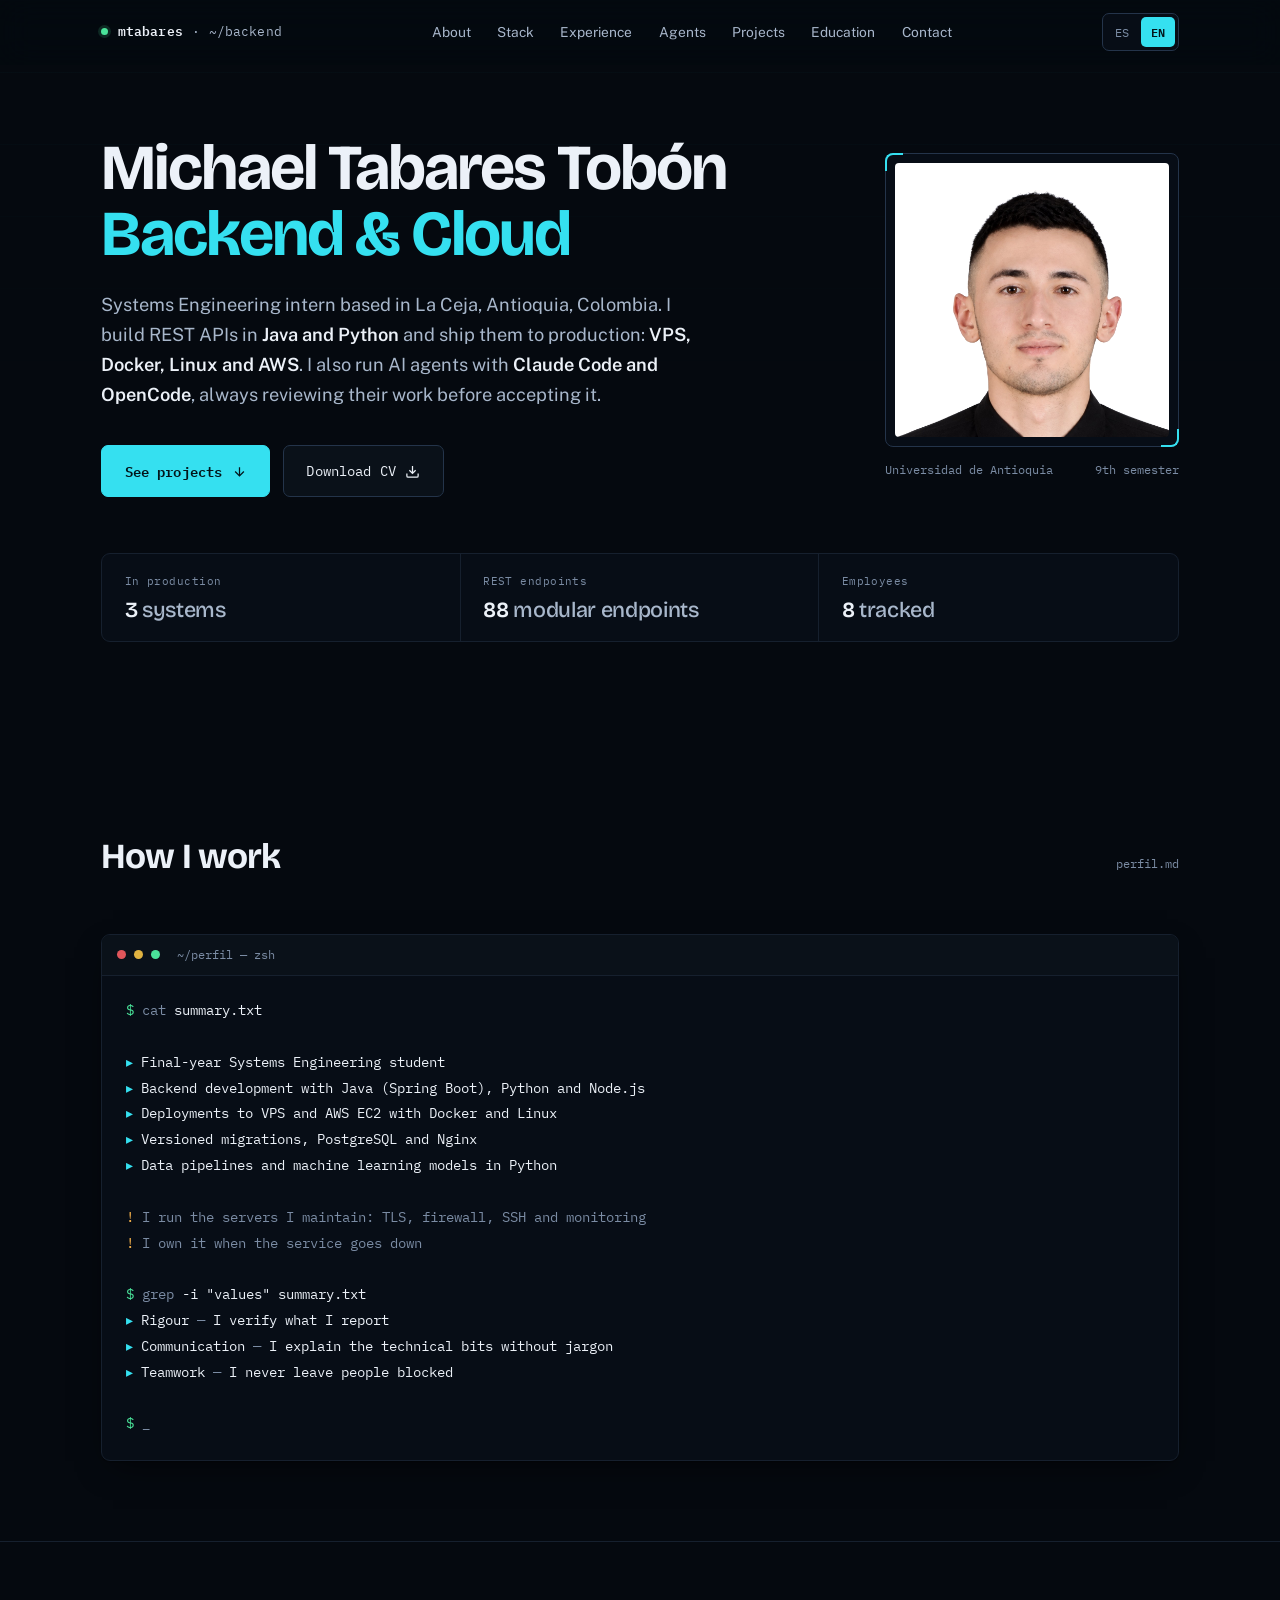
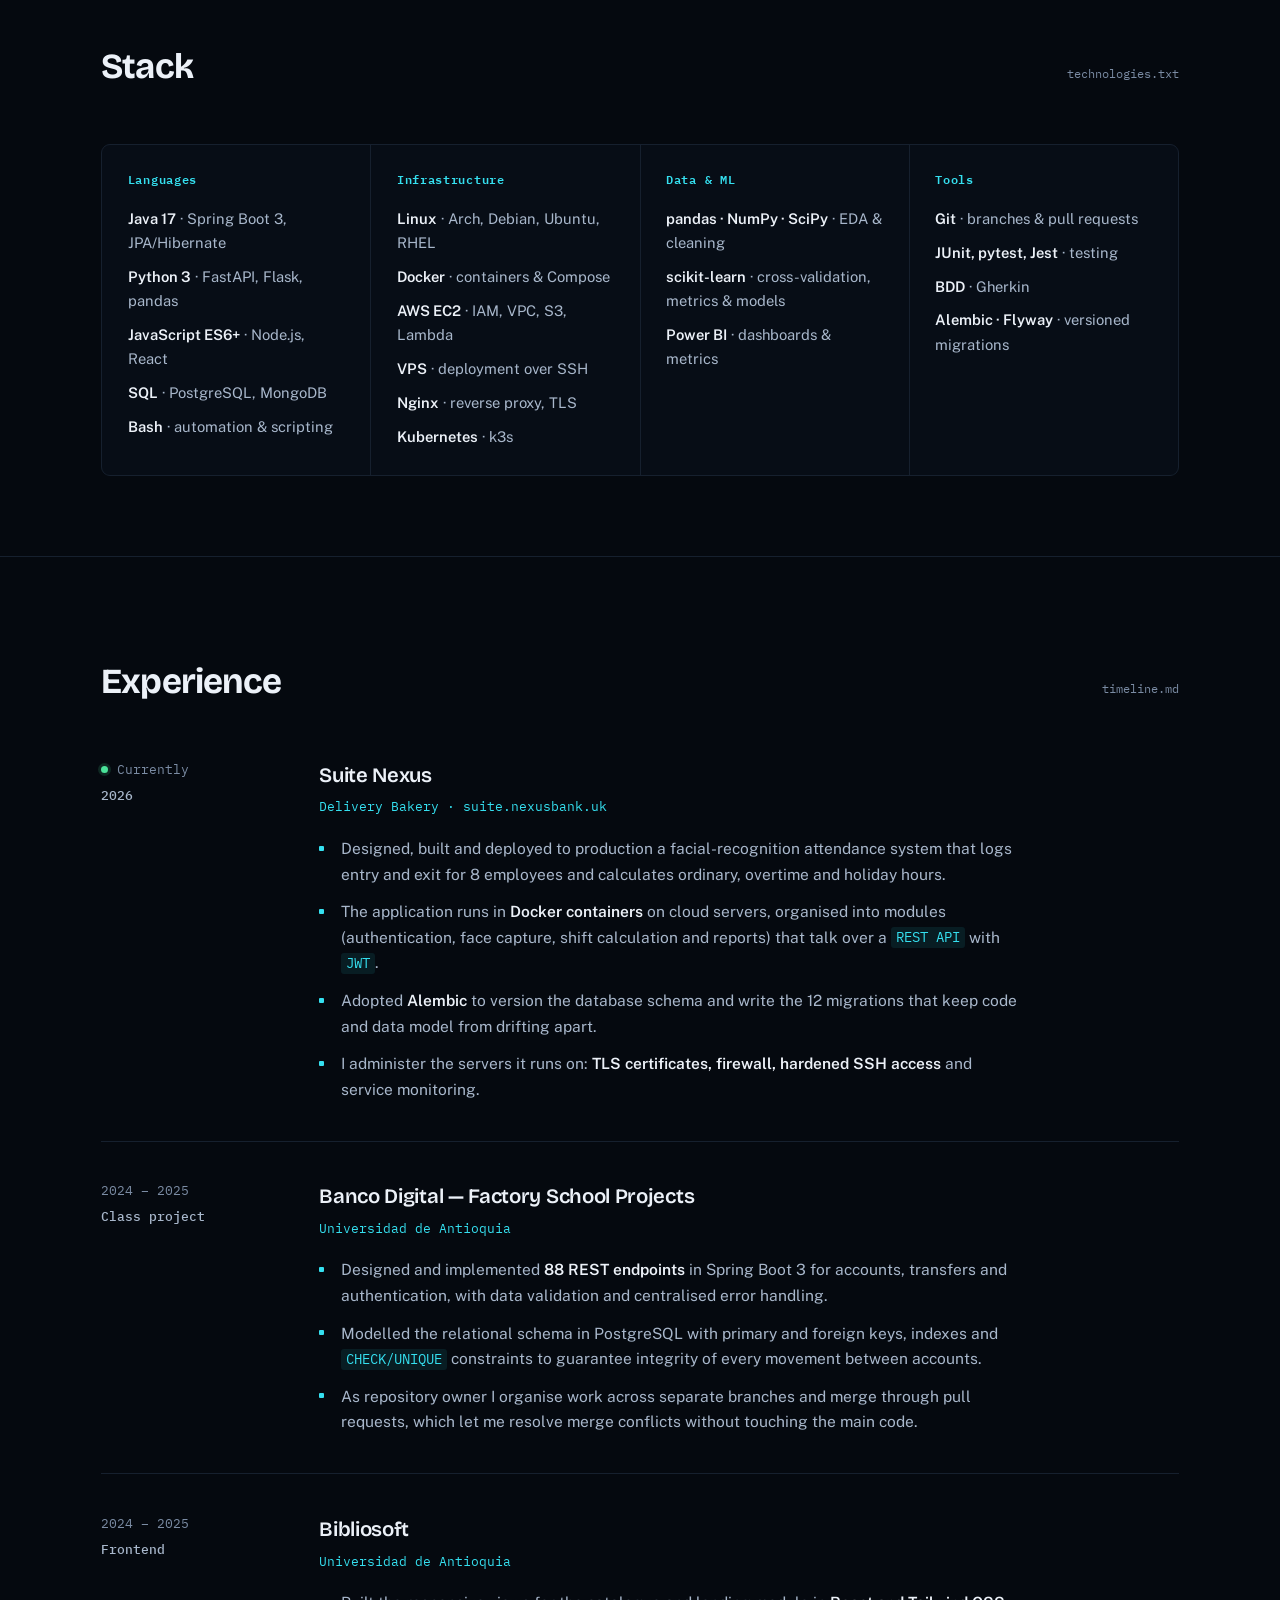
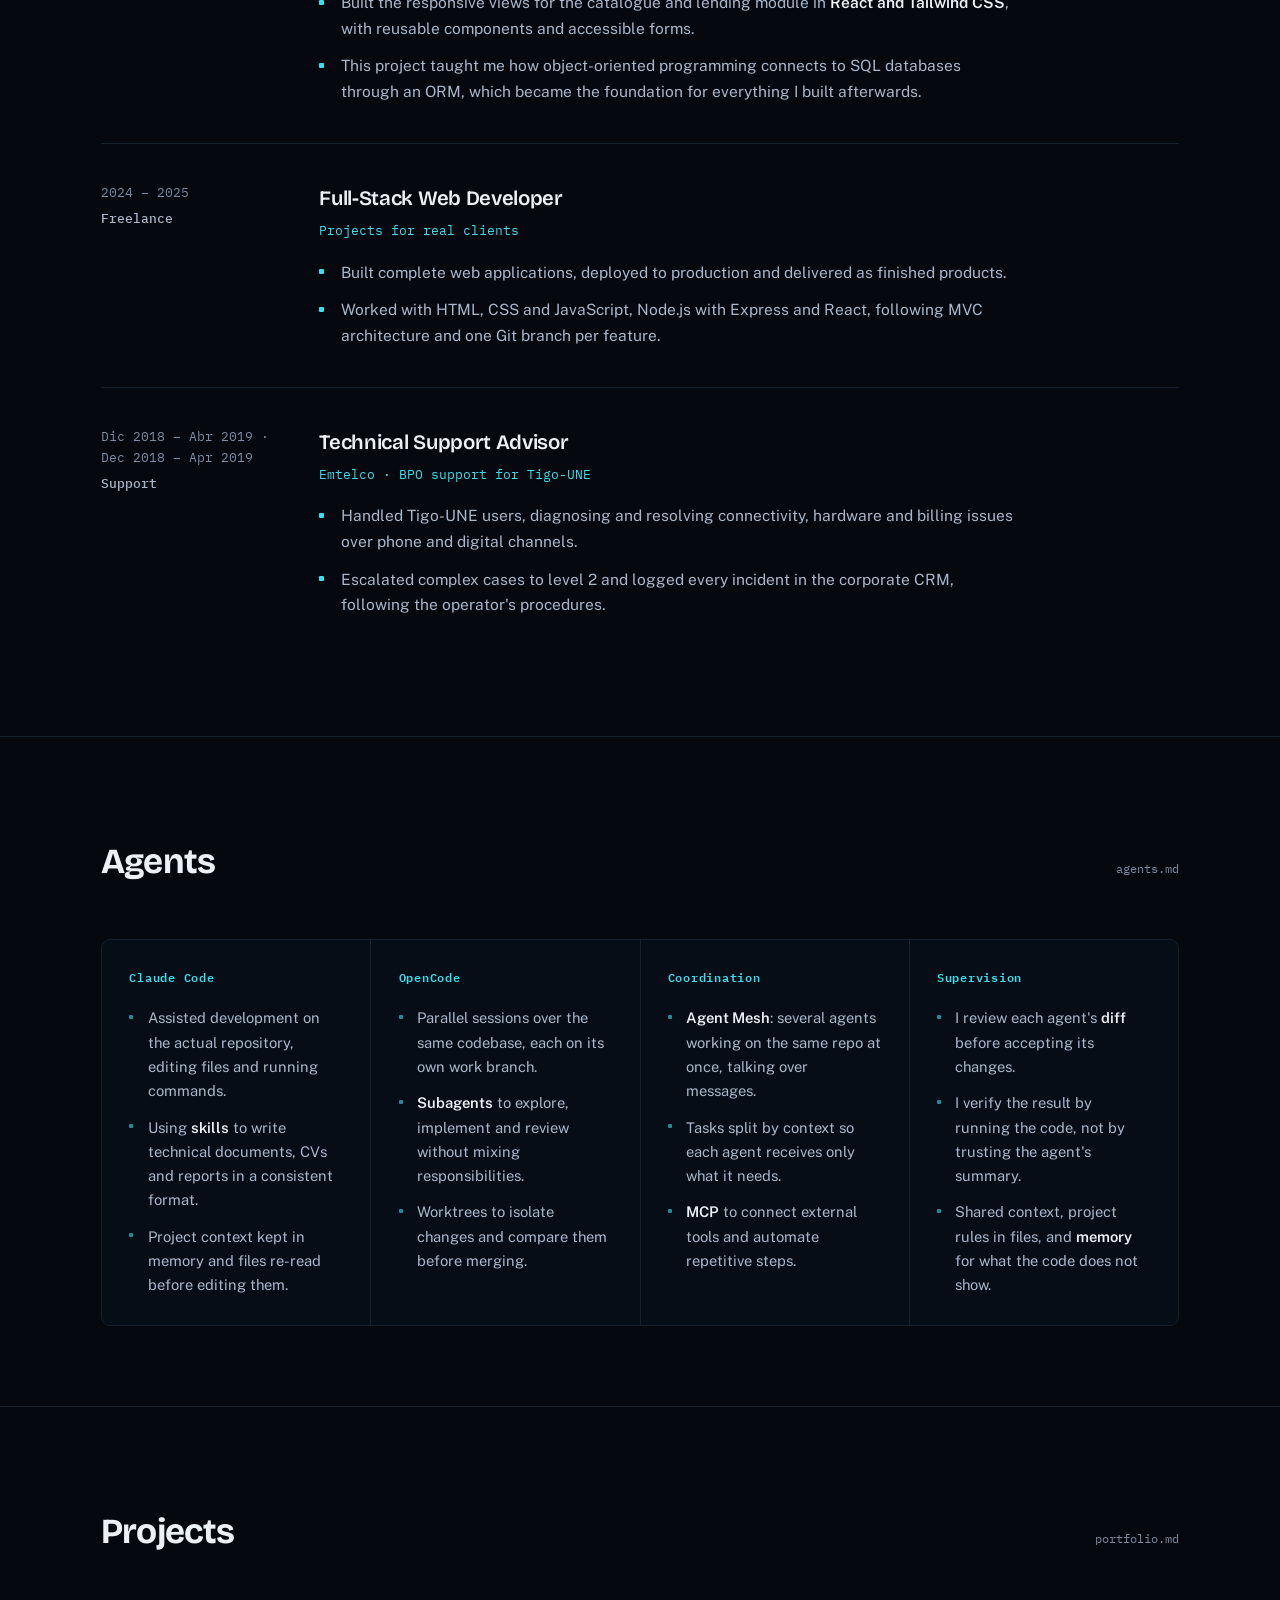
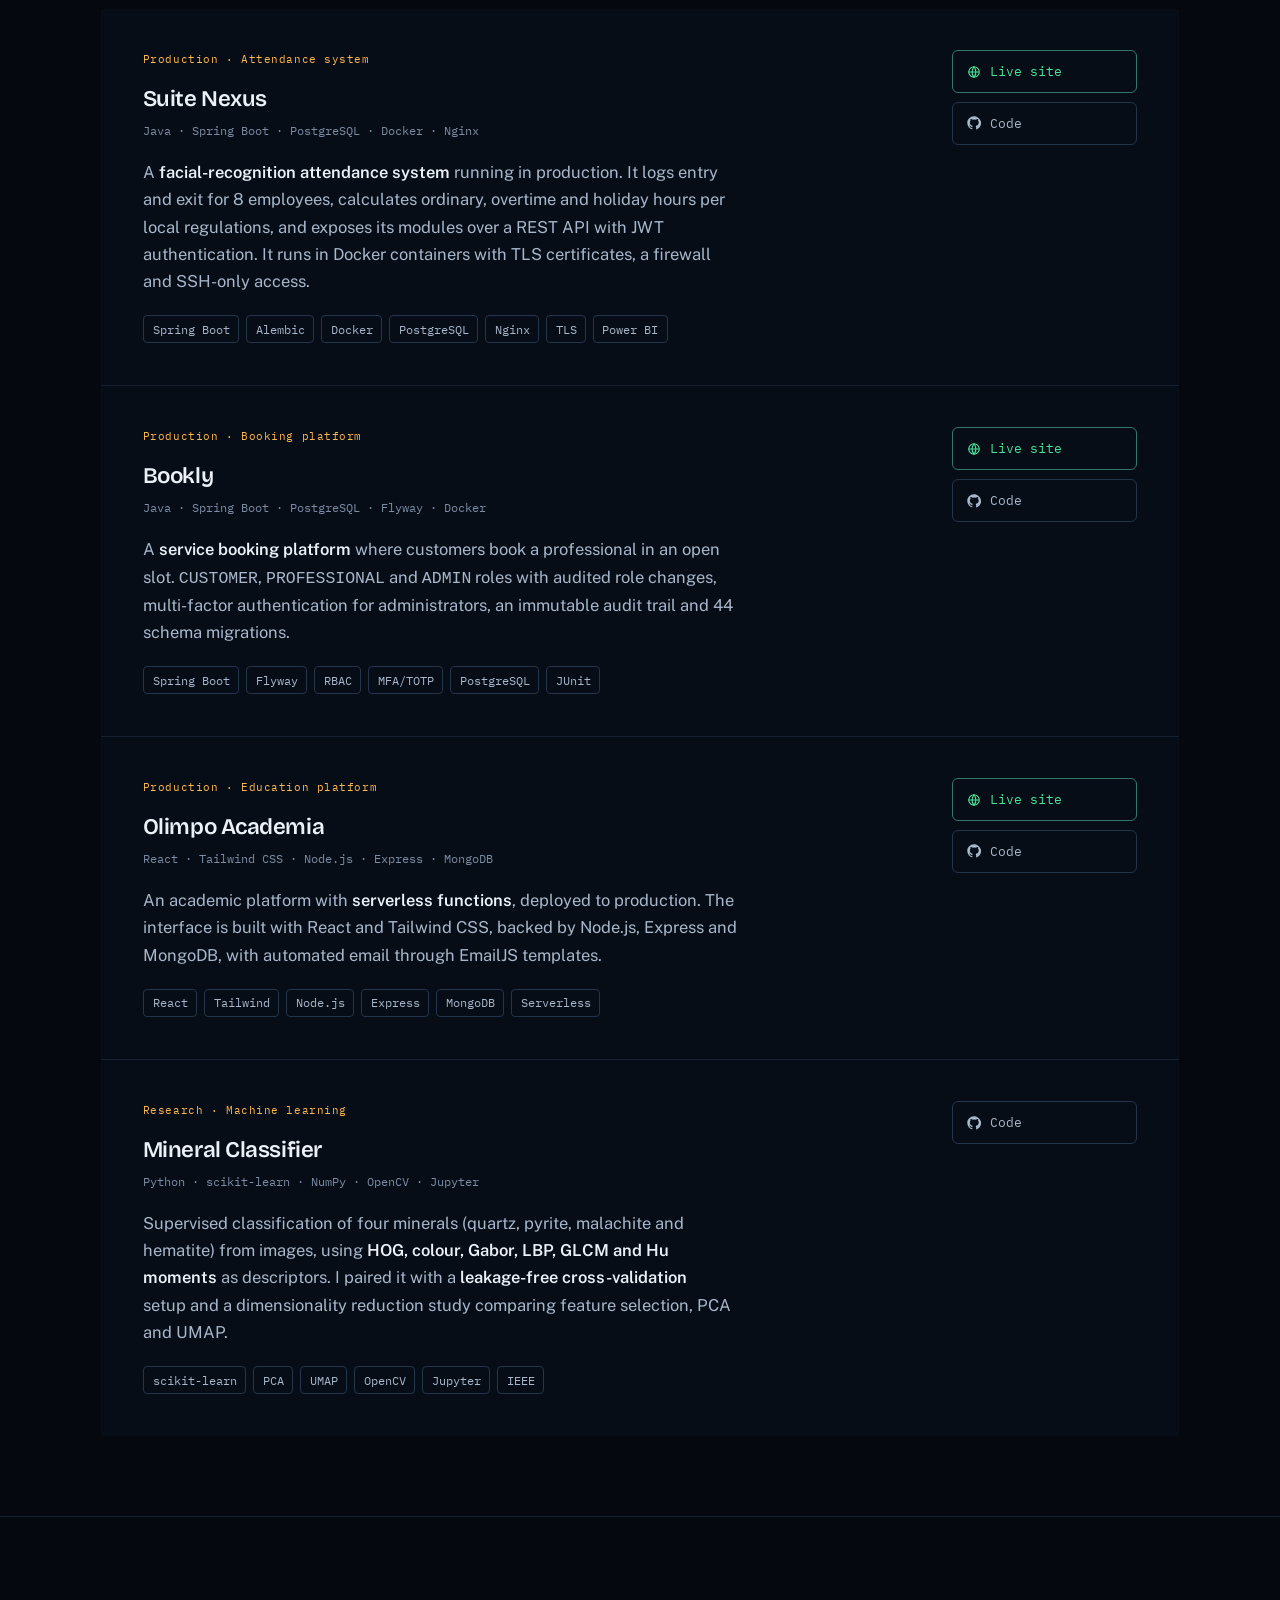
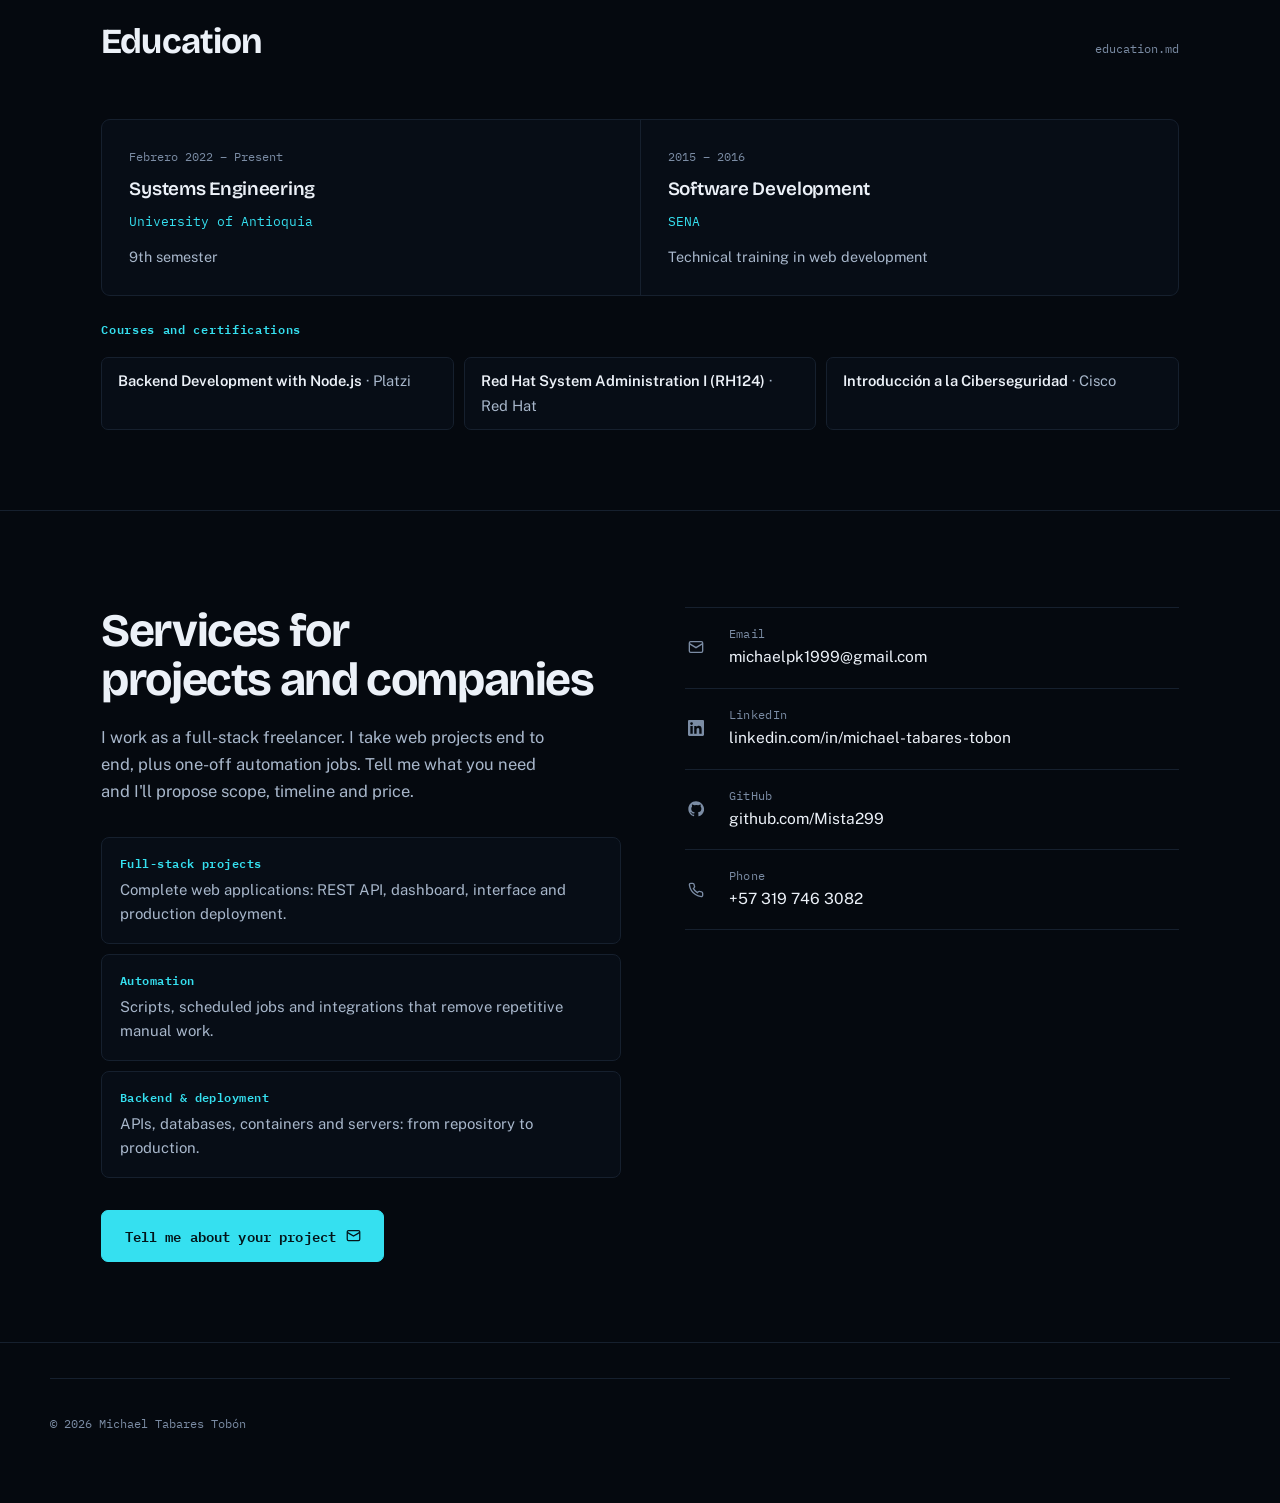
==== commit de2687f0: "Ajusta el Stack, la educacion y el contacto a servicios freelance Stack - Se quitan de "Datos & ML":" ====
--- a/index.html
+++ b/index.html
@@ -214,20 +214,7 @@
         <ul>
           <li><b>pandas · NumPy · SciPy</b> · <span class="lang-es">EDA y limpieza</span><span class="lang-en">EDA &amp; cleaning</span></li>
           <li><b>scikit-learn</b> · <span class="lang-es">validación cruzada, métricas y modelos</span><span class="lang-en">cross-validation, metrics &amp; models</span></li>
-          <li><b>OpenCV</b> · <span class="lang-es">descriptores de imagen</span><span class="lang-en">image descriptors</span></li>
-          <li><b>PCA · UMAP</b> · <span class="lang-es">reducción de dimensionalidad</span><span class="lang-en">dimensionality reduction</span></li>
-          <li><b>Jupyter</b> · <span class="lang-es">notebooks reproducibles</span><span class="lang-en">reproducible notebooks</span></li>
           <li><b>Power BI</b> · <span class="lang-es">tableros e indicadores</span><span class="lang-en">dashboards &amp; metrics</span></li>
-        </ul>
-      </div>
-      <div class="stack-col">
-        <h3><span class="lang-es">IA &amp; Agentes</span><span class="lang-en">AI &amp; Agents</span></h3>
-        <ul>
-          <li><b>Claude Code</b> · <span class="lang-es">desarrollo asistido</span><span class="lang-en">assisted development</span></li>
-          <li><b>OpenCode</b> · <span class="lang-es">agentes y sesiones paralelas</span><span class="lang-en">agents &amp; parallel sessions</span></li>
-          <li><b>Agent Mesh</b> · <span class="lang-es">coordinación entre agentes</span><span class="lang-en">multi-agent coordination</span></li>
-          <li><b>MCP</b> · <span class="lang-es">herramientas externas</span><span class="lang-en">external tooling</span></li>
-          <li><b><span class="lang-es">Supervisión</span><span class="lang-en">Supervision</span></b> · <span class="lang-es">revisión del diff y validación</span><span class="lang-en">diff review &amp; validation</span></li>
         </ul>
       </div>
       <div class="stack-col">
@@ -540,28 +527,18 @@
         <h3><span class="lang-es">Ingeniería de Sistemas</span><span class="lang-en">Systems Engineering</span></h3>
         <p class="edu-card__where"><span class="lang-es">Universidad de Antioquia</span><span class="lang-en">University of Antioquia</span></p>
         <p class="edu-card__note">
-          <span class="lang-es">9.º semestre · <strong>Inteligencia Artificial para las Ingenierías y Ciencias</strong> (UdeA IN2LAB)</span>
-          <span class="lang-en">9th semester · <strong>AI for Engineers and Scientists</strong> (UdeA IN2LAB)</span>
+          <span class="lang-es">9.º semestre</span>
+          <span class="lang-en">9th semester</span>
         </p>
       </article>
 
       <article class="edu-card">
         <p class="edu-card__when">2015 – 2016</p>
-        <h3><span class="lang-es">Técnico en Desarrollo de Software</span><span class="lang-en">Software Development Technician</span></h3>
+        <h3><span class="lang-es">Técnico en Desarrollo de Software</span><span class="lang-en">Software Development</span></h3>
         <p class="edu-card__where">SENA</p>
         <p class="edu-card__note">
           <span class="lang-es">Formación técnica en desarrollo web</span>
           <span class="lang-en">Technical training in web development</span>
-        </p>
-      </article>
-
-      <article class="edu-card">
-        <p class="edu-card__when">2010 – 2016</p>
-        <h3><span class="lang-es">Bachillerato</span><span class="lang-en">High School</span></h3>
-        <p class="edu-card__where">La Paz, Antioquia</p>
-        <p class="edu-card__note">
-          <span class="lang-es"><strong>Backend Development with Node.js</strong> · Platzi</span>
-          <span class="lang-en"><strong>Backend Development with Node.js</strong> · Platzi</span>
         </p>
       </article>
 
@@ -573,7 +550,6 @@
         <span class="lang-en">Courses and certifications</span>
       </h3>
       <ul class="edu-extra__list">
-        <li><b>Inteligencia Artificial para las Ingenierías y Ciencias</b> · UdeA IN2LAB</li>
         <li><b>Backend Development with Node.js</b> · Platzi</li>
         <li><b>Red Hat System Administration I (RH124)</b> · Red Hat</li>
         <li><b>Introducción a la Ciberseguridad</b> · Cisco</li>
@@ -590,16 +566,35 @@
     <div class="contact">
       <div>
         <h2>
-          <span class="lang-es">¿Tienes una práctica<br>en backend o cloud?</span>
-          <span class="lang-en">Looking for an intern<br>in backend or cloud?</span>
+          <span class="lang-es">Servicios para<br>proyectos y empresas</span>
+          <span class="lang-en">Services for<br>projects and companies</span>
         </h2>
         <p>
-          <span class="lang-es">Escríbeme y con gusto te cuento cómo trabajo, qué he construido y cómo puedo aportar a tu equipo. Respondo en menos de 24 horas.</span>
-          <span class="lang-en">Get in touch and I'll happily walk you through how I work, what I've built and how I can contribute to your team. I reply within 24 hours.</span>
+          <span class="lang-es">Trabajo como freelance full-stack. Tomo proyectos web de extremo a extremo y también automatizaciones puntuales. Cuéntame qué necesitas y te propongo alcance, plazo y precio.</span>
+          <span class="lang-en">I work as a full-stack freelancer. I take web projects end to end, plus one-off automation jobs. Tell me what you need and I'll propose scope, timeline and price.</span>
         </p>
+
+        <ul class="services">
+          <li>
+            <b><span class="lang-es">Proyectos full-stack</span><span class="lang-en">Full-stack projects</span></b>
+            <span class="lang-es">Aplicaciones web completas: API REST, panel, interfaz y despliegue en producción.</span>
+            <span class="lang-en">Complete web applications: REST API, dashboard, interface and production deployment.</span>
+          </li>
+          <li>
+            <b><span class="lang-es">Automatización</span><span class="lang-en">Automation</span></b>
+            <span class="lang-es">Scripts, tareas programadas e integraciones que quitan trabajo manual repetitivo.</span>
+            <span class="lang-en">Scripts, scheduled jobs and integrations that remove repetitive manual work.</span>
+          </li>
+          <li>
+            <b><span class="lang-es">Backend y despliegue</span><span class="lang-en">Backend &amp; deployment</span></b>
+            <span class="lang-es">APIs, bases de datos, contenedores y servidores: del repositorio a producción.</span>
+            <span class="lang-en">APIs, databases, containers and servers: from repository to production.</span>
+          </li>
+        </ul>
+
         <div class="cta">
           <a class="btn btn--primary" href="mailto:michaelpk1999@gmail.com">
-            <span class="lang-es">Escríbeme un correo</span><span class="lang-en">Email me</span>
+            <span class="lang-es">Cuéntame tu proyecto</span><span class="lang-en">Tell me about your project</span>
             <svg viewBox="0 0 24 24" fill="none" stroke="currentColor" stroke-width="2" aria-hidden="true"><rect x="2" y="4" width="20" height="16" rx="2"/><path d="m22 7-10 6L2 7"/></svg>
           </a>
         </div>
--- a/assets/css/main.css
+++ b/assets/css/main.css
@@ -372,11 +372,11 @@
 .console__body .c{ color:var(--text-faint); }
 .console__body .g{ color:var(--amber); }
 
-/* La rejilla tiene 5 columnas, asi que el numero de columnas por fila se
+/* La rejilla tiene 4 columnas, asi que el numero de columnas por fila se
    fija de forma explicita: con auto-fit y minmax() el reparto dependia del
-   ancho disponible y dejaba una fila de 4 + 1 con hueco. */
+   ancho disponible y dejaba filas con huecos. */
 .stack-grid{
-  display:grid; grid-template-columns:repeat(5,minmax(0,1fr));
+  display:grid; grid-template-columns:repeat(4,minmax(0,1fr));
   gap:1px; background:var(--line); border:1px solid var(--line);
   border-radius:9px; overflow:hidden; margin-top:1.5rem;
 }
@@ -573,6 +573,25 @@
   line-height:1.06; margin:0 0 1.15rem; text-wrap:balance;
 }
 .contact p{ color:var(--text-dim); margin:0 0 2rem; max-width:46ch; text-wrap:pretty; }
+
+/* Servicios que se ofrecen */
+.services{
+  list-style:none; margin:0 0 2rem; padding:0;
+  display:grid; gap:.1rem; max-width:52ch;
+}
+.services li{
+  padding:1rem 1.1rem;
+  background:var(--bg-inset);
+  border:1px solid var(--line); border-radius:8px;
+  font-size:.93rem; color:var(--text-dim);
+}
+.services li + li{ margin-top:.55rem; }
+.services b{
+  display:block; margin-bottom:.25rem;
+  font-family:var(--font-mono); font-size:.74rem; font-weight:600;
+  letter-spacing:.04em; color:var(--cyan);
+}
+.services li > span{ display:block; }
 
 .contact-list{ display:grid; gap:.1rem; }
 .contact-list a{
@@ -661,11 +680,7 @@
    RESPONSIVE
    ============================================================ */
 @media (max-width:1100px){
-  /* 5 columnas no caben con legibilidad: 3 + 2 reparte mejor el alto */
-  .stack-grid{ grid-template-columns:repeat(3,minmax(0,1fr)); }
-}
-@media (max-width:820px){
-  /* entre 3 y 1 columnas: 2 + 2 + 1 reparte mejor que 3 + 2 */
+  /* 4 columnas no caben con legibilidad: 2 + 2 reparte mejor el alto */
   .stack-grid{ grid-template-columns:repeat(2,minmax(0,1fr)); }
 }
 @media (max-width:900px){
